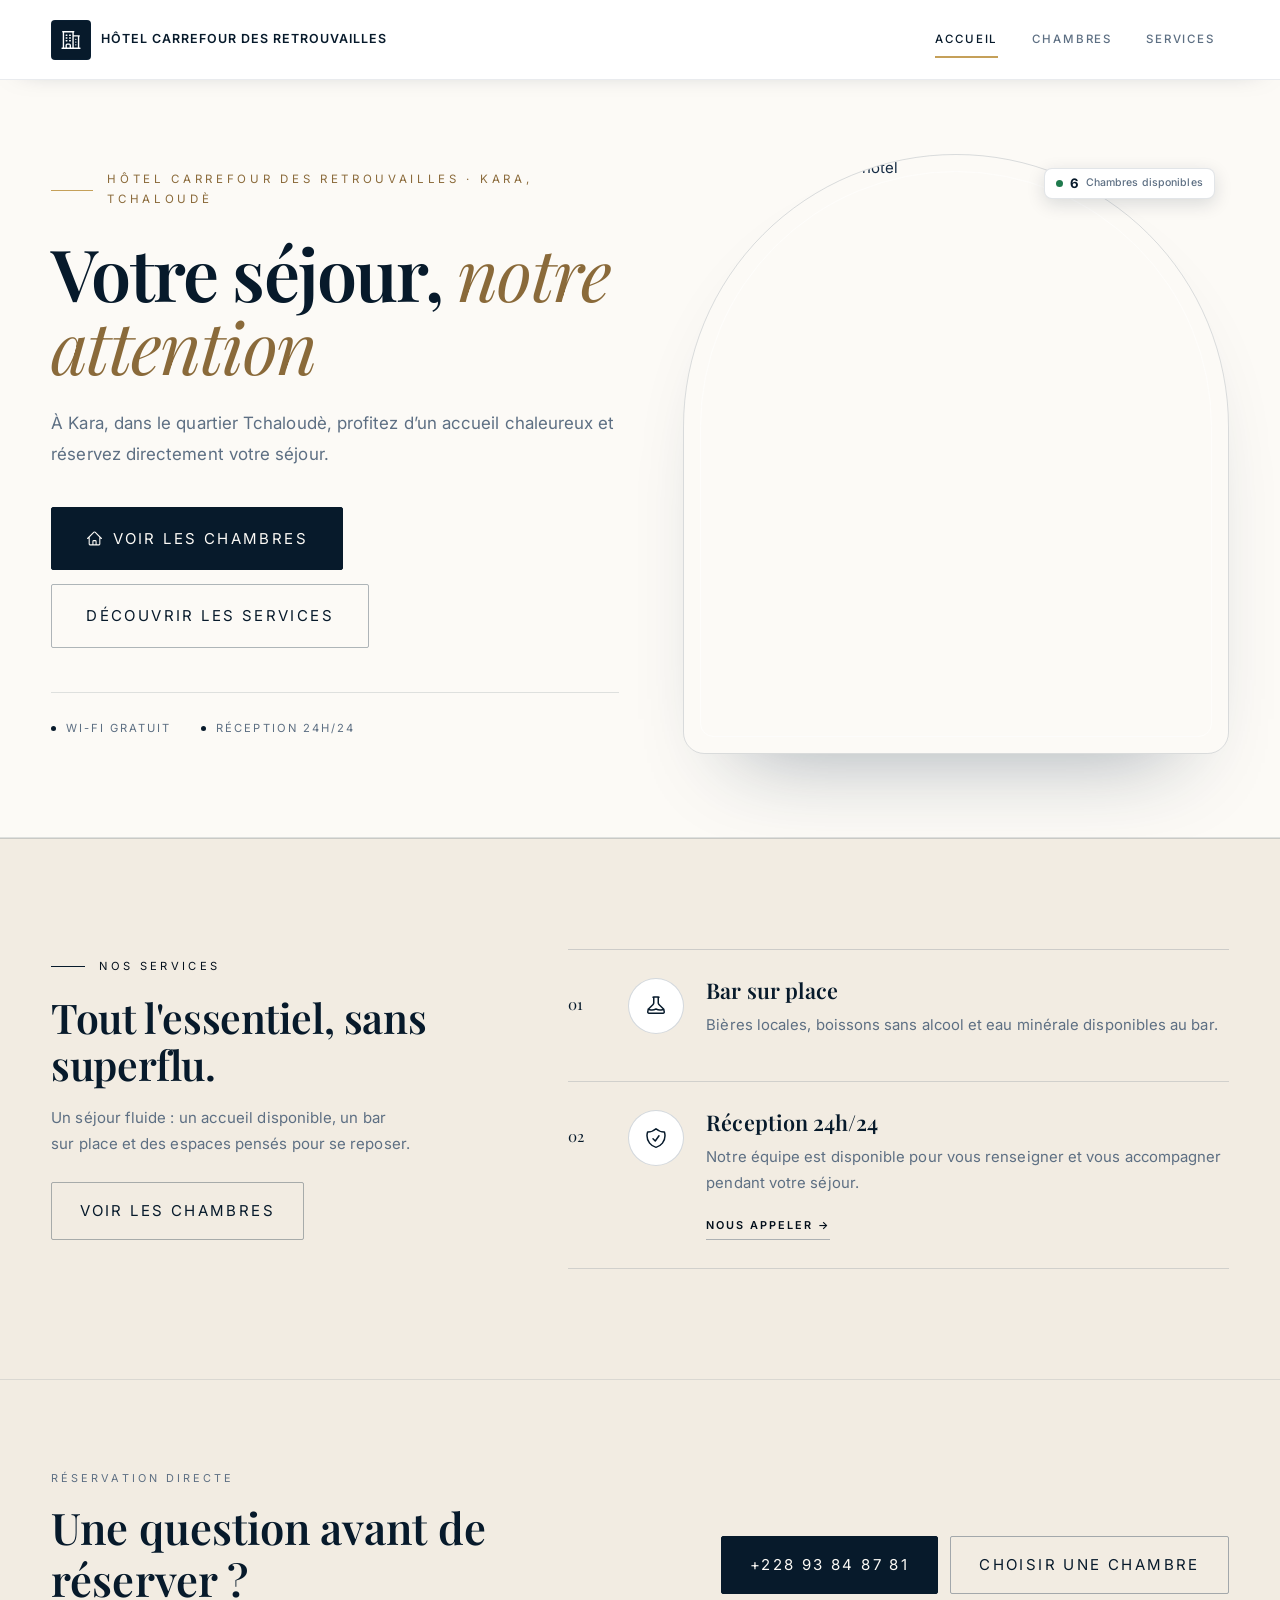
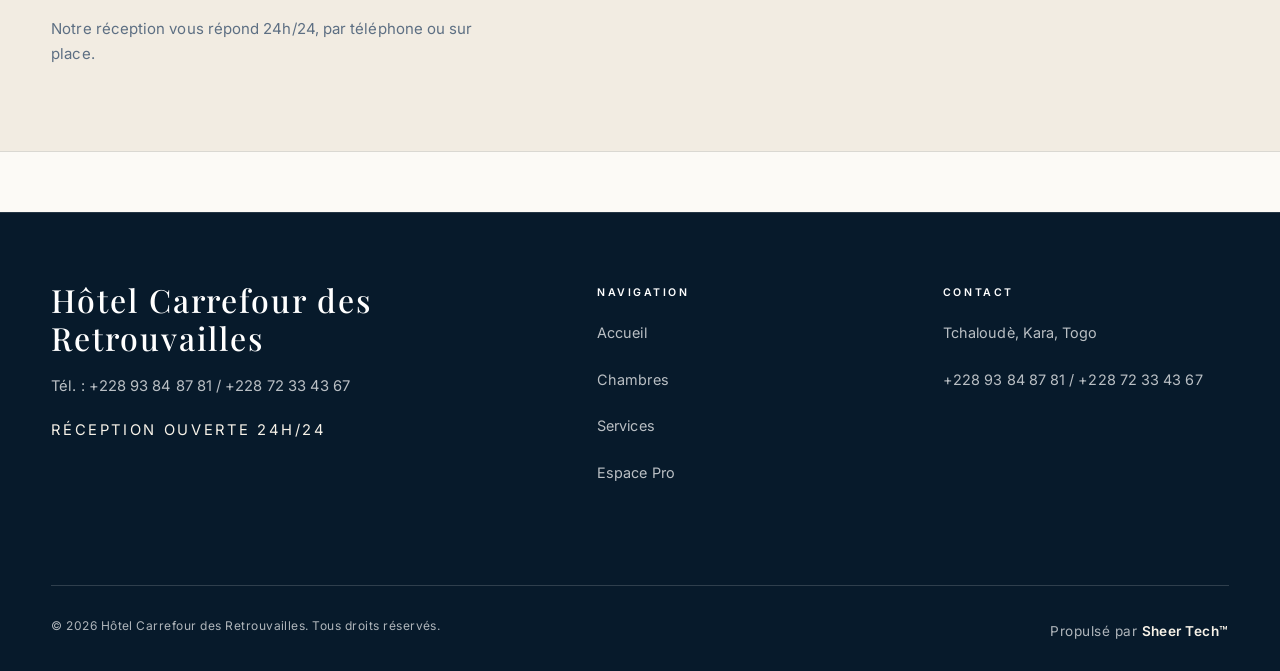
==== index.html @ 8440186e "Prevent availability badge clipping Co-authored-by: Copilot <223556219+Copilot@users.noreply.github." ====
<!DOCTYPE html>
<html lang="fr">

<head>
    <meta charset="UTF-8">
    <meta name="viewport" content="width=device-width, initial-scale=1.0">
    <title>Hôtel Carrefour des Retrouvailles · Kara, Tchaloudè | Tél : +228 93 84 87 81 / 72 33 43 67</title>
    <meta name="description"
        content="Hôtel Carrefour des Retrouvailles à Kara, dans le quartier Tchaloudè : accueil 24h/24 et réservation directe.">
    <link rel="preconnect" href="https://fonts.googleapis.com">
    <link rel="preconnect" href="https://fonts.gstatic.com" crossorigin>
    <link
        href="https://fonts.googleapis.com/css2?family=Inter:wght@400;500;600&family=Playfair+Display:ital,wght@0,400;0,600;0,700;1,400&display=swap"
        rel="stylesheet">
    <link rel="stylesheet" href="styles.css">
    <link rel="stylesheet" href="css/styles-modules.css">

    <!-- Scripts du site -->
    <script src="js/dialogs.js"></script>
    <script src="js/api-config.js"></script>
    <script src="js/storage.js"></script>
    <script src="js/auth.js"></script>
    <script src="js/animations.js"></script>
    <script>
        function updateHomeRooms() {
            var today = getLocalDateString(new Date());
            var tomorrow = getLocalDateString(new Date(Date.now() + 86400000));
            var element = document.getElementById('homeAvailableRooms');
            if (element && typeof getAvailableRoomsForDates === 'function') {
                element.textContent = getAvailableRoomsForDates(today, tomorrow).length;
            }
        }
        document.addEventListener('DOMContentLoaded', updateHomeRooms);
        window.addEventListener('storage', updateHomeRooms);
        setTimeout(updateHomeRooms, 500);
    </script>
</head>

<body>
    <!-- Navigation -->
    <nav class="navbar">
        <div class="container">
            <a href="index.html" class="navbar-brand navbar-brand--full">
                <div class="logo-icon">
                    <svg xmlns="http://www.w3.org/2000/svg" fill="none" viewBox="0 0 24 24" stroke-width="1.5"
                        stroke="currentColor">
                        <path stroke-linecap="round" stroke-linejoin="round"
                            d="M2.25 21h19.5m-18-18v18m10.5-18v18m6-13.5V21M6.75 6.75h.75m-.75 3h.75m-.75 3h.75m3-6h.75m-.75 3h.75m-.75 3h.75M6.75 21v-3.375c0-.621.504-1.125 1.125-1.125h2.25c.621 0 1.125.504 1.125 1.125V21M3 3h12m-.75 4.5H21m-3.75 3.75h.008v.008h-.008v-.008zm0 3h.008v.008h-.008v-.008zm0 3h.008v.008h-.008v-.008z" />
                    </svg>
                </div>
                <h1>Hôtel Carrefour des Retrouvailles</h1>
            </a>
            <button class="menu-toggle" onclick="toggleMenu()" aria-controls="navMenu" aria-expanded="false" aria-label="Ouvrir le menu de navigation">
                <span></span><span></span><span></span>
            </button>
            <ul class="navbar-menu" id="navMenu">
                <li><a href="index.html" class="active">Accueil</a></li>
                <li><a href="chambres.html">Chambres</a></li>
                <li><a href="#services">Services</a></li>
            </ul>
        </div>
    </nav>

    <!-- Hero Section -->
    <section class="hero">
        <div class="container">
            <div class="hero-content">
                <div class="hero-text">
                    <span class="hero-eyebrow">Hôtel Carrefour des Retrouvailles · Kara, Tchaloudè</span>
                    <h1>Votre séjour, <em>notre attention</em></h1>
                    <p>À Kara, dans le quartier Tchaloudè, profitez d’un accueil chaleureux et réservez directement votre séjour.</p>
                    <div class="hero-buttons">
                        <a href="chambres.html" class="btn btn-primary btn-lg">
                            <svg xmlns="http://www.w3.org/2000/svg" fill="none" viewBox="0 0 24 24" stroke-width="1.5"
                                stroke="currentColor">
                                <path stroke-linecap="round" stroke-linejoin="round"
                                    d="M2.25 12l8.954-8.955a1.125 1.125 0 0 1 1.592 0L21.75 12M4.5 9.75v10.125c0 .621.504 1.125 1.125 1.125H9.75v-4.875c0-.621.504-1.125 1.125-1.125h2.25c.621 0 1.125.504 1.125 1.125V21h4.125c.621 0 1.125-.504 1.125-1.125V9.75M8.25 21h8.25" />
                            </svg>
                            Voir les chambres
                        </a>
                        <a href="#services" class="btn btn-outline btn-lg">Découvrir les services</a>
                    </div>
                    <div class="hero-meta">
                        <span>Wi-Fi gratuit</span>
                        <span>Réception 24h/24</span>
                    </div>
                </div>
                <div class="hero-visual">
                    <div class="hero-image">
                        <img src="https://images.unsplash.com/photo-1566073771259-6a8506099945?auto=format&fit=crop&w=1000&q=80"
                            alt="Façade et piscine de l'hôtel">
                    </div>
                    <a href="chambres.html" class="hero-availability-badge">
                        <span class="hero-availability-dot" aria-hidden="true"></span>
                        <span class="hero-availability-count" id="homeAvailableRooms">--</span>
                        <span class="hero-availability-copy">Chambres disponibles</span>
                    </a>
                </div>
            </div>
        </div>
    </section>

    <!-- Services Section -->
    <section class="services-section" id="services">
        <div class="container">
            <div class="services-layout">
                <div class="services-intro">
                    <span class="eyebrow">Nos services</span>
                    <h2>Tout l'essentiel, sans superflu.</h2>
                    <p>Un séjour fluide : un accueil disponible, un bar sur place et des espaces pensés pour se
                        reposer.</p>
                    <a href="chambres.html" class="btn btn-outline">Voir les chambres</a>
                </div>
                <div class="services-list">
                    <article class="service-card">
                        <span class="service-index">01</span>
                        <div class="service-icon">
                            <svg xmlns="http://www.w3.org/2000/svg" fill="none" viewBox="0 0 24 24" stroke-width="1.5"
                                stroke="currentColor">
                                <path stroke-linecap="round" stroke-linejoin="round"
                                    d="M9.75 3.104v5.714a2.25 2.25 0 0 1-.659 1.591L5 14.5M9.75 3.104c-.251.023-.501.05-.75.082m.75-.082a24.301 24.301 0 0 1 4.5 0m0 0v5.714c0 .597.237 1.17.659 1.591L19.8 15.3M14.25 3.104c.251.023.501.05.75.082M19.8 15.3l-1.57.393A9.065 9.065 0 0 1 12 15a9.065 9.065 0 0 1-6.23.693L5 15.5m14.8-.2l.447 2.578a1.125 1.125 0 0 1-1.147 1.306H4.9a1.125 1.125 0 0 1-1.147-1.306l.478-2.778" />
                            </svg>
                        </div>
                        <div class="service-body">
                            <h3>Bar sur place</h3>
                            <p>Bières locales, boissons sans alcool et eau minérale disponibles au bar.
                            </p>
                        </div>
                    </article>
                    <article class="service-card">
                        <span class="service-index">02</span>
                        <div class="service-icon">
                            <svg xmlns="http://www.w3.org/2000/svg" fill="none" viewBox="0 0 24 24" stroke-width="1.5"
                                stroke="currentColor">
                                <path stroke-linecap="round" stroke-linejoin="round"
                                    d="M9 12.75 11.25 15 15 9.75m-3-7.036A11.959 11.959 0 0 1 3.598 6 11.99 11.99 0 0 0 3 9.749c0 5.592 3.824 10.29 9 11.623 5.176-1.332 9-6.03 9-11.622 0-1.31-.21-2.571-.598-3.751h-.152c-3.196 0-6.1-1.248-8.25-3.285Z" />
                            </svg>
                        </div>
                        <div class="service-body">
                            <h3>Réception 24h/24</h3>
                            <p>Notre équipe est disponible pour vous renseigner et vous accompagner pendant votre séjour.</p>
                            <a href="tel:+22893848781">Nous appeler →</a>
                        </div>
                    </article>
                </div>
            </div>
        </div>
    </section>

    <!-- CTA Section -->
    <section class="cta-band">
        <div class="container cta-band-inner">
            <div class="cta-band-copy">
                <span class="cta-eyebrow">Réservation directe</span>
                <h2>Une question avant de réserver ?</h2>
                <p>Notre réception vous répond 24h/24, par téléphone ou sur place.</p>
            </div>
            <div class="cta-band-actions">
                <a href="tel:+22893848781" class="btn btn-light">+228 93 84 87 81</a>
                <a href="chambres.html" class="btn btn-outline-light">Choisir une chambre</a>
            </div>
        </div>
    </section>

    <!-- Footer -->
    <footer class="footer">
        <div class="container">
            <div class="footer-content">
                <div class="footer-brand">
                    <h3>Hôtel Carrefour des Retrouvailles</h3>
                    <p>Tél. : +228 93 84 87 81 / +228 72 33 43 67</p>
                    <p class="footer-note">Réception ouverte 24h/24</p>
                </div>
                <div class="footer-links">
                    <h4>Navigation</h4>
                    <ul>
                        <li><a href="index.html">Accueil</a></li>
                        <li><a href="chambres.html">Chambres</a></li>
                        <li><a href="#services">Services</a></li>
                        <li><a href="login.html">Espace Pro</a></li>
                    </ul>
                </div>
                <div class="footer-links">
                    <h4>Contact</h4>
                    <ul>
                        <li>Tchaloudè, Kara, Togo</li>
                        <li><a href="tel:+22893848781">+228 93 84 87 81</a> / <a href="tel:+22872334367">+228 72 33 43 67</a></li>
                    </ul>
                </div>
            </div>
            <div class="footer-bottom">
                <p>© 2026 Hôtel Carrefour des Retrouvailles. Tous droits réservés.</p>
                <p><a href="#" id="sheerLink">Propulsé par <span>Sheer Tech™</span></a></p>
            </div>
        </div>
    </footer>

    <script src="js/navigation.js"></script>
</body>

</html>
---- styles.css ----
/* ===========================================
   Design System Corporate
   Roc International Style - Minimal Gold
   =========================================== */

@import url('https://fonts.googleapis.com/css2?family=Inter:wght@400;500;600&family=Playfair+Display:ital,wght@0,400;0,600;0,700;1,400&display=swap');

:root {
    /* --- PALETTE CORPORATE --- */
    --bg-page: #ffffff;
    --bg-surface: #f8f9fa;
    --bg-dark: #0a192f;
    --bg-glass: rgba(255, 255, 255, 0.95);

    /* --- TEXT --- */
    --text-primary: #1e293b;
    --text-secondary: #64748b;
    --text-light: #f1f5f9;

    /* --- BRANDING (Navy primary, gold accent minimal) --- */
    --brand-navy: #0a192f;
    --brand-navy-light: #1e3a5f;
    --brand-accent: #0a192f;
    /* Using navy instead of gold for most accents */
    --brand-gold: #c5a059;
    /* Accent blue, kept under the legacy token name */

    /* --- STATUS COLORS --- */
    --color-success: #059669;
    --color-warning: #d97706;
    --color-danger: #dc2626;
    --color-info: #0284c7;

    /* --- TYPOGRAPHY --- */
    --font-serif: 'Playfair Display', serif;
    --font-sans: 'Inter', sans-serif;

    /* --- UI TOKENS --- */
    --container-width: 1280px;
    --header-height: 70px;
    --radius-sm: 6px;
    --radius-md: 8px;
    --radius-lg: 12px;
    --shadow-sm: 0 1px 3px rgba(0, 0, 0, 0.08);
    --shadow-card: 0 4px 20px rgba(0, 0, 0, 0.06);
    --shadow-hover: 0 8px 30px rgba(0, 0, 0, 0.1);
}

/* ===========================================
   RESET & BASE
   =========================================== */
*,
*::before,
*::after {
    box-sizing: border-box;
    margin: 0;
    padding: 0;
}

html {
    scroll-behavior: smooth;
}

body {
    font-family: var(--font-sans);
    color: var(--text-primary);
    background: var(--bg-page);
    line-height: 1.6;
    font-size: 15px;
    -webkit-font-smoothing: antialiased;
}

h1,
h2,
h3,
h4 {
    font-family: var(--font-serif);
    color: var(--brand-navy);
    line-height: 1.2;
}

h1 {
    font-size: clamp(2rem, 4vw, 3rem);
    font-weight: 600;
}

h2 {
    font-size: clamp(1.5rem, 3vw, 2rem);
    margin-bottom: 1rem;
}

h3 {
    font-size: 1.25rem;
}

h4 {
    font-size: 1rem;
}

p {
    color: var(--text-secondary);
    margin-bottom: 1rem;
}

a {
    text-decoration: none;
    color: inherit;
    transition: all 0.2s;
}

ul {
    list-style: none;
}

img {
    max-width: 100%;
    display: block;
}

/* ===========================================
   UTILITIES
   =========================================== */
.container {
    width: min(92%, var(--container-width));
    margin: 0 auto;
}

.section {
    padding: 80px 0;
}

.section-alt {
    background-color: var(--bg-surface);
}

.section-header {
    text-align: center;
    max-width: 700px;
    margin: 0 auto 50px;
}

.section-header span {
    display: inline-block;
    font-size: 0.75rem;
    letter-spacing: 0.15em;
    text-transform: uppercase;
    color: var(--brand-navy);
    margin-bottom: 12px;
    font-weight: 600;
    background: var(--bg-surface);
    padding: 6px 16px;
    border-radius: 20px;
}

/* ===========================================
   BUTTONS
   =========================================== */
.btn {
    display: inline-flex;
    align-items: center;
    justify-content: center;
    gap: 8px;
    padding: 12px 24px;
    font-weight: 500;
    font-size: 0.9rem;
    font-family: var(--font-sans);
    border: none;
    border-radius: var(--radius-sm);
    transition: all 0.2s;
    cursor: pointer;
}

.btn svg {
    width: 18px;
    height: 18px;
}

.btn-primary {
    background: var(--brand-navy);
    color: #fff;
}

.btn-primary:hover {
    background: var(--brand-navy-light);
    transform: translateY(-1px);
}

.btn-secondary {
    background: var(--bg-surface);
    color: var(--text-primary);
    border: 1px solid rgba(0, 0, 0, 0.1);
}

.btn-secondary:hover {
    background: #e2e8f0;
}

.btn-outline {
    background: transparent;
    color: var(--brand-navy);
    border: 1px solid var(--brand-navy);
}

.btn-outline:hover {
    background: var(--brand-navy);
    color: #fff;
}

.btn-sm {
    padding: 8px 16px;
    font-size: 0.8rem;
}

.btn-lg {
    padding: 14px 28px;
    font-size: 1rem;
}

.btn-danger {
    background: var(--color-danger);
    color: white;
}

.btn-success {
    background: var(--color-success);
    color: white;
}

.btn-warning {
    background: var(--color-warning);
    color: white;
}

/* ===========================================
   NAVIGATION
   =========================================== */
.navbar {
    position: fixed;
    top: 0;
    left: 0;
    right: 0;
    height: var(--header-height);
    background: var(--bg-glass);
    backdrop-filter: blur(20px);
    border-bottom: 1px solid rgba(0, 0, 0, 0.05);
    z-index: 1000;
    display: flex;
    align-items: center;
}

.navbar .container {
    display: flex;
    justify-content: space-between;
    align-items: center;
}

.navbar-brand {
    display: flex;
    align-items: center;
    gap: 12px;
}

.navbar-brand .logo-icon {
    width: 40px;
    height: 40px;
    background: var(--brand-navy);
    border-radius: var(--radius-sm);
    display: flex;
    align-items: center;
    justify-content: center;
}

.navbar-brand .logo-icon svg {
    width: 22px;
    height: 22px;
    stroke: white;
}

.navbar-brand h1 {
    font-size: 1.25rem;
    font-weight: 600;
    color: var(--brand-navy);
    margin-bottom: 0;
}

.navbar-menu {
    display: flex;
    gap: 8px;
    align-items: center;
}

.navbar-menu a {
    display: flex;
    align-items: center;
    gap: 6px;
    font-size: 0.9rem;
    font-weight: 500;
    color: var(--text-secondary);
    padding: 8px 16px;
    border-radius: var(--radius-sm);
    transition: all 0.2s;
}

.navbar-menu a svg {
    width: 18px;
    height: 18px;
}

.navbar-menu a:hover {
    background: var(--bg-surface);
    color: var(--text-primary);
}

.navbar-menu a.active {
    background: var(--brand-navy);
    color: white;
}

.user-badge {
    display: flex;
    align-items: center;
    gap: 10px;
    padding: 6px 12px;
    background: var(--bg-surface);
    border-radius: var(--radius-sm);
    margin-left: 16px;
    font-size: 0.85rem;
}

.user-badge .avatar {
    width: 30px;
    height: 30px;
    background: var(--brand-navy);
    border-radius: 50%;
    display: flex;
    align-items: center;
    justify-content: center;
    color: white;
    font-weight: 600;
    font-size: 0.75rem;
}

.menu-toggle {
    display: none;
    background: none;
    border: none;
    cursor: pointer;
    padding: 8px;
    flex-direction: column;
    gap: 4px;
}

.menu-toggle span {
    display: block;
    width: 20px;
    height: 2px;
    background: var(--brand-navy);
}

/* ===========================================
   HERO SECTION
   =========================================== */
.hero {
    padding-top: calc(var(--header-height) + 60px);
    padding-bottom: 80px;
    background: var(--bg-surface);
    min-height: 85vh;
    display: flex;
    align-items: center;
}

.hero-content {
    display: grid;
    grid-template-columns: 1fr 1fr;
    gap: 60px;
    align-items: center;
}

.hero-text h1 {
    color: var(--brand-navy);
    margin-bottom: 20px;
}

.hero-text p {
    font-size: 1.1rem;
    margin-bottom: 30px;
    line-height: 1.7;
}

.hero-buttons {
    display: flex;
    gap: 12px;
    flex-wrap: wrap;
}

.hero-image {
    border-radius: var(--radius-lg);
    overflow: hidden;
    box-shadow: var(--shadow-hover);
}

.hero-image img {
    width: 100%;
    height: 400px;
    object-fit: cover;
}

/* ===========================================
   SERVICES SECTION
   =========================================== */
.services-section {
    padding: 80px 0;
    background: var(--bg-surface);
}

.services-grid {
    display: grid;
    grid-template-columns: repeat(auto-fit, minmax(300px, 1fr));
    gap: 24px;
}

.service-card {
    background: #fff;
    padding: 32px;
    border-radius: var(--radius-md);
    box-shadow: var(--shadow-card);
    transition: all 0.3s;
    border: 1px solid transparent;
}

.service-card:hover {
    box-shadow: var(--shadow-hover);
    transform: translateY(-4px);
    border-color: rgba(10, 25, 47, 0.1);
}

.service-icon {
    width: 56px;
    height: 56px;
    background: var(--bg-surface);
    border-radius: var(--radius-md);
    display: flex;
    align-items: center;
    justify-content: center;
    margin-bottom: 20px;
}

.service-icon svg {
    width: 28px;
    height: 28px;
    stroke: var(--brand-navy);
}

.service-card h3 {
    margin-bottom: 12px;
}

.service-card p {
    margin-bottom: 20px;
    font-size: 0.95rem;
}

.service-card a {
    color: var(--brand-navy);
    font-weight: 600;
    font-size: 0.9rem;
    display: inline-flex;
    align-items: center;
    gap: 6px;
}

.service-card a:hover {
    gap: 10px;
}

/* ===========================================
   STATS SECTION
   =========================================== */
.stats-grid {
    display: grid;
    grid-template-columns: repeat(4, 1fr);
    gap: 20px;
}

.stat-card {
    background: #fff;
    padding: 24px;
    border-radius: var(--radius-md);
    box-shadow: var(--shadow-card);
    display: flex;
    align-items: flex-start;
    gap: 16px;
}

.stat-icon {
    width: 48px;
    height: 48px;
    background: var(--bg-surface);
    border-radius: var(--radius-md);
    display: flex;
    align-items: center;
    justify-content: center;
    flex-shrink: 0;
}

.stat-icon svg {
    width: 24px;
    height: 24px;
    stroke: var(--brand-navy);
}

.stat-content h3 {
    font-size: 1.75rem;
    font-family: var(--font-sans);
    font-weight: 600;
    margin-bottom: 4px;
    line-height: 1;
}

.stat-content p {
    font-size: 0.85rem;
    margin-bottom: 0;
}

/* ===========================================
   PAGE HEADER
   =========================================== */
.page-header {
    padding-top: calc(var(--header-height) + 40px);
    padding-bottom: 40px;
    background: var(--bg-surface);
}

.page-header h1 {
    margin-bottom: 8px;
}

.page-header p {
    font-size: 1rem;
    margin-bottom: 0;
}

.main-content {
    padding: 40px 0;
    background: #fff;
    min-height: calc(100vh - 300px);
}

/* ===========================================
   CARDS - ROOMS
   =========================================== */
.rooms-grid {
    display: grid;
    grid-template-columns: repeat(auto-fill, minmax(320px, 1fr));
    gap: 24px;
}

.room-card {
    background: #fff;
    border-radius: var(--radius-md);
    overflow: hidden;
    box-shadow: var(--shadow-card);
    transition: all 0.3s;
    border: 1px solid rgba(0, 0, 0, 0.05);
}

.room-card:hover {
    box-shadow: var(--shadow-hover);
    transform: translateY(-4px);
}

.room-card-image {
    height: 180px;
    position: relative;
    overflow: hidden;
}

.room-card-image img {
    width: 100%;
    height: 100%;
    object-fit: cover;
    transition: transform 0.3s;
}

.room-card:hover .room-card-image img {
    transform: scale(1.05);
}

.room-status {
    position: absolute;
    top: 12px;
    right: 12px;
    padding: 4px 12px;
    border-radius: 20px;
    font-size: 0.7rem;
    font-weight: 600;
    text-transform: uppercase;
    letter-spacing: 0.3px;
}

.room-status.available {
    background: #dcfce7;
    color: #166534;
}

.room-status.occupied {
    background: #fee2e2;
    color: #991b1b;
}

.room-status.maintenance {
    background: #fef3c7;
    color: #92400e;
}

.room-card-content {
    padding: 20px;
}

.room-card-content h3 {
    font-size: 1.1rem;
    margin-bottom: 4px;
}

.room-type {
    color: var(--text-secondary);
    font-size: 0.85rem;
    margin-bottom: 12px;
}

.room-price {
    font-size: 1.5rem;
    font-weight: 700;
    color: var(--brand-navy);
}

.room-price span {
    font-size: 0.85rem;
    font-weight: 400;
    color: var(--text-secondary);
}

.room-features {
    display: flex;
    flex-wrap: wrap;
    gap: 8px;
    margin: 16px 0;
    padding: 12px 0;
    border-top: 1px solid var(--bg-surface);
}

.room-feature {
    font-size: 0.75rem;
    color: var(--text-secondary);
    background: var(--bg-surface);
    padding: 4px 10px;
    border-radius: 20px;
}

/* ===========================================
   CARDS - BEVERAGES
   =========================================== */
.beverages-grid {
    display: grid;
    grid-template-columns: repeat(auto-fill, minmax(240px, 1fr));
    gap: 20px;
}

.beverage-card {
    background: #fff;
    border-radius: var(--radius-md);
    overflow: hidden;
    box-shadow: var(--shadow-card);
    display: flex;
    flex-direction: column;
    transition: all 0.3s;
    border: 1px solid rgba(0, 0, 0, 0.05);
}

.beverage-card:hover {
    box-shadow: var(--shadow-hover);
    transform: translateY(-3px);
}

.beverage-image {
    height: 120px;
    position: relative;
    overflow: hidden;
}

.beverage-image img {
    width: 100%;
    height: 100%;
    object-fit: cover;
}

.beverage-category {
    position: absolute;
    top: 10px;
    left: 10px;
    padding: 4px 10px;
    background: var(--brand-navy);
    color: #fff;
    border-radius: 20px;
    font-size: 0.65rem;
    font-weight: 600;
    text-transform: uppercase;
    letter-spacing: 0.3px;
}

.beverage-content {
    padding: 16px;
    flex: 1;
    display: flex;
    flex-direction: column;
}

.beverage-content h4 {
    font-size: 1rem;
    margin-bottom: 6px;
    font-family: var(--font-sans);
    font-weight: 600;
}

.beverage-content p {
    font-size: 0.85rem;
    margin-bottom: 12px;
    flex: 1;
}

.beverage-footer {
    display: flex;
    justify-content: space-between;
    align-items: center;
    padding-top: 12px;
    border-top: 1px solid var(--bg-surface);
}

.beverage-price {
    font-size: 1.1rem;
    font-weight: 700;
    color: var(--brand-navy);
}

/* ===========================================
   FILTER BAR
   =========================================== */
.filter-bar {
    background: #fff;
    border-radius: var(--radius-md);
    padding: 16px 20px;
    margin-bottom: 24px;
    display: flex;
    flex-wrap: wrap;
    gap: 20px;
    align-items: center;
    box-shadow: var(--shadow-sm);
    border: 1px solid rgba(0, 0, 0, 0.05);
}

.filter-group {
    display: flex;
    align-items: center;
    gap: 10px;
}

.filter-group label {
    font-weight: 500;
    font-size: 0.85rem;
    color: var(--text-secondary);
}

.filter-tabs {
    display: flex;
    gap: 6px;
}

.filter-tab {
    padding: 6px 14px;
    border-radius: var(--radius-sm);
    font-size: 0.8rem;
    font-weight: 500;
    cursor: pointer;
    transition: all 0.2s;
    border: 1px solid rgba(0, 0, 0, 0.1);
    background: transparent;
    color: var(--text-secondary);
}

.filter-tab:hover {
    background: var(--bg-surface);
    color: var(--text-primary);
}

.filter-tab.active {
    background: var(--brand-navy);
    color: #fff;
    border-color: var(--brand-navy);
}

/* ===========================================
   FORMS
   =========================================== */
.form-group {
    margin-bottom: 18px;
}

.form-label {
    display: block;
    margin-bottom: 6px;
    font-weight: 500;
    color: var(--text-primary);
    font-size: 0.85rem;
}

.form-input,
.form-select,
.form-textarea {
    width: 100%;
    padding: 12px 14px;
    font-size: 0.95rem;
    font-family: var(--font-sans);
    border: 1px solid #e2e8f0;
    border-radius: var(--radius-sm);
    background: #fff;
    color: var(--text-primary);
    transition: all 0.2s;
}

.form-input:focus,
.form-select:focus,
.form-textarea:focus {
    outline: none;
    border-color: var(--brand-navy);
    box-shadow: 0 0 0 3px rgba(10, 25, 47, 0.08);
}

.form-input::placeholder {
    color: #94a3b8;
}

.form-textarea {
    min-height: 100px;
    resize: vertical;
}

.form-row {
    display: grid;
    grid-template-columns: repeat(2, 1fr);
    gap: 14px;
}

/* ===========================================
   MODALS
   =========================================== */
.modal-overlay {
    position: fixed;
    inset: 0;
    background: rgba(10, 25, 47, 0.5);
    backdrop-filter: blur(4px);
    z-index: 2000;
    display: flex;
    align-items: center;
    justify-content: center;
    padding: 20px;
    opacity: 0;
    visibility: hidden;
    transition: all 0.2s;
}

.modal-overlay.open {
    opacity: 1;
    visibility: visible;
}

.modal {
    background: #fff;
    border-radius: var(--radius-md);
    width: 100%;
    max-width: 480px;
    max-height: 90vh;
    overflow-y: auto;
    box-shadow: 0 20px 50px rgba(0, 0, 0, 0.2);
    transform: scale(0.95);
    transition: transform 0.2s;
}

.modal-overlay.open .modal {
    transform: scale(1);
}

.modal-header {
    padding: 20px;
    border-bottom: 1px solid var(--bg-surface);
    display: flex;
    justify-content: space-between;
    align-items: center;
}

.modal-header h3 {
    margin-bottom: 0;
    font-size: 1.1rem;
}

.modal-body {
    padding: 20px;
}

.modal-footer {
    padding: 16px 20px;
    border-top: 1px solid var(--bg-surface);
    display: flex;
    gap: 10px;
    justify-content: flex-end;
}

/* ===========================================
   CART SIDEBAR
   =========================================== */
.cart-sidebar {
    position: fixed;
    top: 0;
    right: -400px;
    width: 400px;
    height: 100vh;
    background: #fff;
    border-left: 1px solid var(--bg-surface);
    z-index: 1100;
    transition: right 0.3s;
    display: flex;
    flex-direction: column;
    box-shadow: -5px 0 30px rgba(0, 0, 0, 0.1);
}

.cart-sidebar.open {
    right: 0;
}

.cart-overlay {
    position: fixed;
    inset: 0;
    background: rgba(0, 0, 0, 0.3);
    z-index: 1050;
    opacity: 0;
    visibility: hidden;
    transition: all 0.2s;
}

.cart-overlay.open {
    opacity: 1;
    visibility: visible;
}

.cart-header {
    padding: 20px;
    border-bottom: 1px solid var(--bg-surface);
    display: flex;
    justify-content: space-between;
    align-items: center;
}

.cart-header h3 {
    display: flex;
    align-items: center;
    gap: 8px;
    margin-bottom: 0;
    font-size: 1.1rem;
}

.cart-close {
    width: 36px;
    height: 36px;
    border-radius: 50%;
    border: 1px solid var(--bg-surface);
    background: transparent;
    cursor: pointer;
    display: flex;
    align-items: center;
    justify-content: center;
    transition: all 0.2s;
}

.cart-close:hover {
    background: var(--bg-surface);
}

.cart-close svg {
    width: 18px;
    height: 18px;
}

.cart-items {
    flex: 1;
    overflow-y: auto;
    padding: 16px;
}

.cart-item {
    display: flex;
    gap: 12px;
    padding: 12px;
    background: var(--bg-surface);
    border-radius: var(--radius-sm);
    margin-bottom: 10px;
}

.cart-item-image {
    width: 50px;
    height: 50px;
    border-radius: var(--radius-sm);
    overflow: hidden;
}

.cart-item-image img {
    width: 100%;
    height: 100%;
    object-fit: cover;
}

.cart-item-info {
    flex: 1;
}

.cart-item-info h4 {
    font-family: var(--font-sans);
    font-size: 0.9rem;
    margin-bottom: 4px;
    font-weight: 500;
}

.cart-item-info .price {
    color: var(--brand-navy);
    font-weight: 600;
    font-size: 0.9rem;
}

.cart-item-qty {
    display: flex;
    align-items: center;
    gap: 8px;
    margin-top: 8px;
}

.qty-btn {
    width: 26px;
    height: 26px;
    border-radius: 50%;
    border: 1px solid #e2e8f0;
    background: #fff;
    cursor: pointer;
    display: flex;
    align-items: center;
    justify-content: center;
    font-size: 0.9rem;
    transition: all 0.2s;
}

.qty-btn:hover {
    background: var(--brand-navy);
    color: #fff;
    border-color: var(--brand-navy);
}

.cart-footer {
    padding: 20px;
    border-top: 1px solid var(--bg-surface);
    background: var(--bg-surface);
}

.cart-total {
    display: flex;
    justify-content: space-between;
    align-items: center;
    margin-bottom: 16px;
}

.cart-total .amount {
    font-size: 1.3rem;
    font-weight: 700;
    color: var(--brand-navy);
}

.cart-toggle {
    position: fixed;
    bottom: 24px;
    right: 24px;
    width: 56px;
    height: 56px;
    border-radius: 50%;
    background: var(--brand-navy);
    color: #fff;
    border: none;
    cursor: pointer;
    box-shadow: 0 4px 20px rgba(10, 25, 47, 0.3);
    display: flex;
    align-items: center;
    justify-content: center;
    z-index: 900;
    transition: all 0.2s;
}

.cart-toggle:hover {
    transform: scale(1.05);
}

.cart-toggle svg {
    width: 24px;
    height: 24px;
}

.cart-badge {
    position: absolute;
    top: -4px;
    right: -4px;
    min-width: 22px;
    height: 22px;
    padding: 0 6px;
    background: var(--color-danger);
    color: #fff;
    border-radius: 50%;
    font-size: 0.7rem;
    font-weight: 600;
    display: flex;
    align-items: center;
    justify-content: center;
}

/* ===========================================
   TABLES
   =========================================== */
.table-container {
    background: #fff;
    border-radius: var(--radius-md);
    overflow: hidden;
    box-shadow: var(--shadow-card);
    border: 1px solid rgba(0, 0, 0, 0.05);
}

.table-header {
    display: flex;
    justify-content: space-between;
    align-items: center;
    padding: 16px 20px;
    border-bottom: 1px solid var(--bg-surface);
}

.table-header h3 {
    margin-bottom: 0;
    font-size: 1rem;
}

table {
    width: 100%;
    border-collapse: collapse;
}

th,
td {
    padding: 12px 16px;
    text-align: left;
}

th {
    background: var(--bg-surface);
    font-weight: 600;
    font-size: 0.75rem;
    text-transform: uppercase;
    letter-spacing: 0.3px;
    color: var(--text-secondary);
}

td {
    border-bottom: 1px solid var(--bg-surface);
    font-size: 0.9rem;
}

tr:last-child td {
    border-bottom: none;
}

tr:hover td {
    background: rgba(0, 0, 0, 0.01);
}

/* ===========================================
   BADGES
   =========================================== */
.badge {
    display: inline-flex;
    align-items: center;
    padding: 4px 10px;
    border-radius: 20px;
    font-size: 0.7rem;
    font-weight: 600;
    text-transform: uppercase;
    letter-spacing: 0.2px;
}

.badge-success {
    background: #dcfce7;
    color: #166534;
}

.badge-warning {
    background: #fef3c7;
    color: #92400e;
}

.badge-danger {
    background: #fee2e2;
    color: #991b1b;
}

.badge-info {
    background: #dbeafe;
    color: #1e40af;
}

.badge-neutral {
    background: var(--bg-surface);
    color: var(--text-secondary);
}

/* ===========================================
   EMPTY STATE
   =========================================== */
.empty-state {
    text-align: center;
    padding: 60px 20px;
}

.empty-state svg {
    width: 64px;
    height: 64px;
    stroke: #cbd5e1;
    margin-bottom: 16px;
}

.empty-state h3 {
    margin-bottom: 8px;
    color: var(--text-secondary);
}

/* ===========================================
   FOOTER
   =========================================== */
.footer {
    background: var(--bg-dark);
    color: #e0e6ed;
    padding: 60px 0 30px;
    margin-top: 60px;
}

.footer-content {
    display: grid;
    grid-template-columns: 2fr 1fr 1fr;
    gap: 50px;
    margin-bottom: 40px;
}

.footer-brand h3 {
    font-size: 1.5rem;
    color: #fff;
    margin-bottom: 16px;
}

.footer-brand p {
    color: rgba(255, 255, 255, 0.6);
    font-size: 0.9rem;
    line-height: 1.7;
}

.footer-links h4 {
    font-size: 0.95rem;
    color: #fff;
    margin-bottom: 20px;
    font-family: var(--font-sans);
    font-weight: 600;
}

.footer-links ul li {
    margin-bottom: 10px;
}

.footer-links a {
    color: rgba(255, 255, 255, 0.6);
    font-size: 0.9rem;
}

.footer-links a:hover {
    color: #fff;
}

.footer-bottom {
    border-top: 1px solid rgba(255, 255, 255, 0.1);
    padding-top: 24px;
    text-align: center;
    font-size: 0.85rem;
    color: rgba(255, 255, 255, 0.4);
}

/* ===========================================
   PERMISSION DENIED MESSAGE
   =========================================== */
.permission-denied {
    background: #fef3c7;
    border: 1px solid #fde68a;
    border-radius: var(--radius-md);
    padding: 16px 20px;
    display: flex;
    align-items: center;
    gap: 12px;
    margin-bottom: 20px;
}

.permission-denied svg {
    width: 24px;
    height: 24px;
    stroke: #92400e;
    flex-shrink: 0;
}

.permission-denied p {
    margin: 0;
    color: #92400e;
    font-size: 0.9rem;
}

/* ===========================================
   RESPONSIVE
   =========================================== */
@media (max-width: 1024px) {
    .hero-content {
        grid-template-columns: 1fr;
        text-align: center;
    }

    .hero-image {
        display: none;
    }

    .stats-grid {
        grid-template-columns: repeat(2, 1fr);
    }

    .footer-content {
        grid-template-columns: 1fr 1fr;
        gap: 30px;
    }
}

@media (max-width: 768px) {
    .navbar-menu {
        position: fixed;
        top: var(--header-height);
        left: 0;
        right: 0;
        background: #fff;
        flex-direction: column;
        padding: 16px;
        gap: 4px;
        transform: translateY(-120%);
        opacity: 0;
        visibility: hidden;
        transition: all 0.3s;
        border-bottom: 1px solid var(--bg-surface);
        box-shadow: 0 10px 30px rgba(0, 0, 0, 0.1);
    }

    .navbar-menu.open {
        transform: translateY(0);
        opacity: 1;
        visibility: visible;
    }

    .navbar-menu a {
        justify-content: flex-start;
        padding: 12px 16px;
    }

    .user-badge {
        margin: 8px 0 0;
        width: 100%;
        justify-content: center;
    }

    .menu-toggle {
        display: flex;
    }

    .stats-grid {
        grid-template-columns: 1fr;
    }

    .rooms-grid {
        grid-template-columns: 1fr;
    }

    .beverages-grid {
        grid-template-columns: 1fr;
    }

    .form-row {
        grid-template-columns: 1fr;
    }

    .cart-sidebar {
        width: 100%;
        right: -100%;
    }

    .filter-bar {
        flex-direction: column;
        align-items: stretch;
    }

    .filter-tabs {
        flex-wrap: wrap;
    }

    .footer-content {
        grid-template-columns: 1fr;
        text-align: center;
    }

    .table-container {
        overflow-x: auto;
    }

    table {
        min-width: 550px;
    }
}

/* =========================================
   MODAL SHEER TECH
   ========================================= */
.modal-sheer {
    display: none;
    position: fixed;
    inset: 0;
    z-index: 2000;
    opacity: 0;
    transition: opacity 0.4s cubic-bezier(0.16, 1, 0.3, 1);
}

.modal-sheer.open {
    display: flex;
    align-items: center;
    justify-content: center;
    opacity: 1;
}

#sheerLink {
    transition: all 0.3s cubic-bezier(0.4, 0, 0.2, 1);
    display: inline-block;
    position: relative;
    text-decoration: none !important;
    font-size: 0.85rem;
    margin-top: 10px;
}

#sheerLink::after {
    content: '';
    position: absolute;
    bottom: -2px;
    left: 0;
    width: 0;
    height: 1px;
    background: var(--brand-navy);
    transition: width 0.3s ease;
}

#sheerLink:hover {
    transform: scale(1.05);
    opacity: 1 !important;
    filter: drop-shadow(0 0 8px rgba(197, 160, 89, 0.4));
}

#sheerLink:hover::after {
    width: 100%;
}

.modal-backdrop-sheer {
    position: absolute;
    inset: 0;
    background: rgba(10, 25, 47, 0.6);
    backdrop-filter: blur(8px);
}

.modal-content.sheer-modal {
    background: rgba(255, 255, 255, 0.95);
    backdrop-filter: blur(15px) saturate(180%);
    -webkit-backdrop-filter: blur(15px) saturate(180%);
    width: 90%;
    max-width: 450px;
    padding: 50px 30px;
    position: relative;
    border-radius: 24px;
    box-shadow: 0 25px 50px -12px rgba(10, 25, 47, 0.2);
    transform: scale(0.9) translateY(20px);
    transition: all 0.5s cubic-bezier(0.34, 1.56, 0.64, 1);
    text-align: center;
}

.modal-sheer.open .modal-content.sheer-modal {
    transform: scale(1) translateY(0);
}

.modal-close-sheer {
    position: absolute;
    top: 20px;
    right: 20px;
    font-size: 24px;
    color: var(--text-secondary);
    background: none;
    border: none;
    cursor: pointer;
    transition: all 0.3s ease;
    line-height: 1;
}

.modal-close-sheer:hover {
    color: var(--brand-navy);
    transform: rotate(90deg);
}

.sheer-logo img {
    height: 60px;
    margin-bottom: 20px;
    border-radius: 12px;
    box-shadow: 0 4px 12px rgba(0, 0, 0, 0.1);
}

.sheer-body h2 {
    font-family: 'Playfair Display', serif;
    color: var(--brand-navy);
    font-size: 2rem;
    margin-bottom: 8px;
}

.sheer-tagline {
    color: var(--text-secondary);
    font-size: 1rem;
    line-height: 1.5;
    margin-bottom: 30px;
    max-width: 320px;
    margin-left: auto;
    margin-right: auto;
}

.sheer-actions {
    display: flex;
    justify-content: center;
    gap: 15px;
}

.action-btn-sheer {
    width: 44px;
    height: 44px;
    border-radius: 50%;
    background: var(--brand-navy);
    color: #fff;
    display: flex;
    align-items: center;
    justify-content: center;
    transition: all 0.3s cubic-bezier(0.175, 0.885, 0.32, 1.275);
    position: relative;
    text-decoration: none;
}

.action-btn-sheer svg {
    width: 20px;
    height: 20px;
    fill: currentColor;
}

.action-btn-sheer:hover {
    transform: translateY(-5px);
    background: var(--brand-navy);
    box-shadow: 0 8px 15px rgba(197, 160, 89, 0.3);
}

.sheer-btn-tooltip {
    position: absolute;
    bottom: -30px;
    left: 50%;
    transform: translateX(-50%);
    background: rgba(0, 0, 0, 0.8);
    color: #fff;
    padding: 4px 8px;
    border-radius: 4px;
    font-size: 0.75rem;
    opacity: 0;
    pointer-events: none;
    transition: opacity 0.2s;
    white-space: nowrap;
}

.action-btn-sheer:hover .sheer-btn-tooltip {
    opacity: 1;
}

/* =========================================================
   THEME — Élégance contemporaine
   ========================================================= */
:root {
    --bg-page: #fcfaf6;
    --bg-surface: #f2ece2;
    --bg-dark: #071a2b;
    --bg-glass: rgba(255, 255, 255, 0.95);
    --text-primary: #142a43;
    --text-secondary: #5d6f83;
    --text-light: #f7f2e8;
    --brand-navy: #071a2b;
    --brand-navy-light: #153a5b;
    --brand-accent: #b08a4f;
    --brand-gold: #c5a059;
    --brand-gold-soft: #d9c093;
    --brand-gold-deep: #8a6a3a;
    --brand-blue: #071a2b;
    --brand-blue-dark: #04101c;
    --brand-blue-soft: #f5f3ee;
    --brand-ivory: #fcfaf6;
    --color-success: #1f7a4d;
    --color-warning: #a86400;
    --color-danger: #b3362e;
    --color-info: #153a5b;
    --font-serif: 'Playfair Display', Georgia, serif;
    --font-sans: 'Inter', -apple-system, BlinkMacSystemFont, 'Segoe UI', sans-serif;
    --container-width: 1240px;
    --header-height: 80px;
    --radius-sm: 4px;
    --radius-md: 10px;
    --radius-lg: 18px;
    --radius-xl: 28px;
    --shadow-sm: 0 1px 2px rgba(16, 42, 70, 0.05);
    --shadow-card: 0 24px 60px -38px rgba(16, 42, 70, 0.36);
    --shadow-hover: 0 34px 80px -36px rgba(16, 42, 70, 0.42);
}

html {
    scroll-behavior: smooth;
    -webkit-text-size-adjust: 100%;
}

body {
    background: var(--bg-page);
    color: var(--text-primary);
    font-family: var(--font-sans);
    line-height: 1.7;
    letter-spacing: 0.005em;
}

img {
    display: block;
}

::selection {
    background: var(--brand-navy);
    color: var(--brand-ivory);
}

:focus-visible {
    outline: 2px solid var(--brand-navy);
    outline-offset: 3px;
}

.container {
    width: min(90%, var(--container-width));
    margin-inline: auto;
}

h1,
h2,
h3,
h4 {
    font-family: var(--font-serif);
    color: var(--brand-navy);
    font-weight: 600;
}

/* ---------- Navigation ---------- */
.navbar {
    height: var(--header-height);
    background: var(--bg-glass);
    border-bottom: 1px solid rgba(10, 34, 55, 0.08);
    -webkit-backdrop-filter: blur(18px);
    backdrop-filter: blur(18px);
}

.navbar .container {
    height: 100%;
}

.navbar-brand {
    display: flex;
    align-items: center;
    gap: 14px;
    text-decoration: none;
}

.logo-icon {
    width: 44px;
    height: 44px;
    border-radius: 6px;
    background: var(--brand-navy);
    color: var(--brand-ivory);
    border: 1px solid rgba(16, 42, 70, 0.45);
    display: grid;
    place-items: center;
}

.logo-icon svg {
    width: 22px;
    height: 22px;
}

.navbar-brand h1 {
    font-family: var(--font-sans);
    font-size: 0.95rem;
    font-weight: 600;
    letter-spacing: 0.34em;
    text-transform: uppercase;
    color: var(--brand-navy);
    margin: 0;
}

.navbar-brand--full {
    min-width: 0;
    gap: 10px;
}

.navbar-brand--full h1 {
    max-width: min(34vw, 330px);
    font-size: 0.78rem;
    letter-spacing: 0.08em;
    line-height: 1.35;
}

.navbar-menu {
    gap: 6px;
    align-items: center;
}

.navbar-menu a {
    display: flex;
    align-items: center;
    gap: 8px;
    padding: 10px 14px;
    border-radius: 2px;
    color: var(--text-secondary);
    font-size: 0.72rem;
    font-weight: 500;
    letter-spacing: 0.16em;
    text-transform: uppercase;
    text-decoration: none;
    position: relative;
    transition: color 0.25s ease;
}

.navbar-menu a svg {
    display: none;
}

.navbar-menu a:hover,
.navbar-menu a.active {
    color: var(--brand-navy);
    background: transparent;
}

.navbar-menu a.active::after {
    content: '';
    position: absolute;
    left: 14px;
    right: 14px;
    bottom: 2px;
    height: 1px;
    background: var(--brand-navy);
}

/* ---------- Boutons ---------- */
.btn {
    display: inline-flex;
    align-items: center;
    justify-content: center;
    gap: 10px;
    padding: 15px 28px;
    border-radius: 2px;
    border: 1px solid transparent;
    font-family: var(--font-sans);
    font-size: 0.72rem;
    font-weight: 600;
    letter-spacing: 0.16em;
    text-transform: uppercase;
    cursor: pointer;
    transition: background 0.3s ease, color 0.3s ease, border-color 0.3s ease,
        transform 0.3s ease, box-shadow 0.3s ease;
}

.btn svg {
    width: 17px;
    height: 17px;
    flex: none;
}

.btn-lg {
    padding: 18px 34px;
    font-size: 0.74rem;
}

.btn-sm {
    padding: 8px 14px;
    font-size: 0.64rem;
    letter-spacing: 0.1em;
}

.btn-primary {
    background: var(--brand-navy);
    border-color: var(--brand-navy);
    color: var(--brand-navy);
}

.btn-primary:hover {
    background: var(--brand-navy);
    border-color: var(--brand-navy);
    color: var(--brand-ivory);
    transform: translateY(-2px);
    box-shadow: 0 18px 30px -20px rgba(10, 34, 55, 0.6);
}

.btn-outline {
    background: transparent;
    border-color: rgba(10, 34, 55, 0.32);
    color: var(--brand-navy);
}

.btn-outline:hover {
    background: var(--brand-navy);
    border-color: var(--brand-navy);
    color: var(--brand-ivory);
    transform: translateY(-2px);
}

.btn-secondary {
    background: var(--bg-surface);
    border-color: rgba(10, 34, 55, 0.1);
    color: var(--brand-navy);
}

.btn-secondary:hover {
    background: var(--brand-navy);
    border-color: var(--brand-navy);
    color: var(--brand-ivory);
}

.btn-success {
    background: var(--color-success);
    border-color: var(--color-success);
    color: #fff;
}

.btn-danger {
    background: var(--color-danger);
    border-color: var(--color-danger);
    color: #fff;
}

.btn:disabled {
    opacity: 0.45;
    cursor: not-allowed;
    transform: none;
    box-shadow: none;
}

/* ---------- Hero ---------- */
.hero {
    padding: calc(var(--header-height) + 74px) 0 100px;
    background: var(--bg-page);
    position: relative;
    overflow: hidden;
}

.hero::after {
    content: '';
    position: absolute;
    left: 0;
    right: 0;
    bottom: 0;
    height: 1px;
    background: rgba(10, 34, 55, 0.12);
}

.hero-content {
    display: grid;
    grid-template-columns: 1.02fr 0.98fr;
    gap: clamp(40px, 6vw, 90px);
    align-items: center;
}

.hero-eyebrow {
    display: inline-flex;
    align-items: center;
    gap: 14px;
    font-size: 0.72rem;
    letter-spacing: 0.32em;
    text-transform: uppercase;
    color: var(--brand-gold-deep);
    margin-bottom: 26px;
}

.hero-eyebrow::before {
    content: '';
    width: 44px;
    height: 1px;
    background: var(--brand-gold);
}

.hero-text h1 {
    font-size: clamp(3rem, 5.6vw, 4.7rem);
    line-height: 1.02;
    letter-spacing: -0.025em;
    margin: 0 0 26px;
}

.hero-text h1 em {
    font-style: italic;
    font-weight: 400;
    color: var(--brand-gold-deep);
}

.hero-text p {
    font-size: 1.06rem;
    line-height: 1.85;
    max-width: 490px;
    margin: 0 0 36px;
}

.hero-buttons {
    display: flex;
    flex-wrap: wrap;
    gap: 14px;
}

.hero-meta {
    display: flex;
    flex-wrap: wrap;
    gap: 14px 30px;
    margin-top: 44px;
    padding-top: 26px;
    border-top: 1px solid rgba(10, 34, 55, 0.12);
}

.hero-meta span {
    display: inline-flex;
    align-items: center;
    gap: 10px;
    font-size: 0.7rem;
    letter-spacing: 0.18em;
    text-transform: uppercase;
    color: var(--text-secondary);
}

.hero-meta span::before {
    content: '';
    width: 5px;
    height: 5px;
    border-radius: 50%;
    background: var(--brand-navy);
}

.hero-visual {
    position: relative;
}

.hero-image {
    height: clamp(420px, 52vw, 600px);
    border-radius: 280px 280px 22px 22px;
    overflow: hidden;
    border: 1px solid rgba(10, 34, 55, 0.08);
    box-shadow: 0 50px 90px -50px rgba(10, 34, 55, 0.55);
    position: relative;
}

.hero-image::after {
    content: '';
    position: absolute;
    inset: 16px;
    border: 1px solid rgba(255, 255, 255, 0.45);
    border-radius: 264px 264px 14px 14px;
    pointer-events: none;
}

.hero-image img {
    width: 100%;
    height: 100%;
    object-fit: cover;
}

.hero-rating {
    position: absolute;
    left: -26px;
    bottom: 36px;
    display: flex;
    align-items: center;
    gap: 16px;
    padding: 16px 22px;
    background: rgba(255, 255, 255, 0.96);
    -webkit-backdrop-filter: blur(12px);
    backdrop-filter: blur(12px);
    border: 1px solid rgba(10, 34, 55, 0.08);
    border-radius: 6px;
    box-shadow: 0 20px 50px -30px rgba(10, 34, 55, 0.5);
}

.hero-rating-score {
    font-family: var(--font-serif);
    font-size: 2rem;
    line-height: 1;
    color: var(--brand-navy);
    border-right: 1px solid rgba(10, 34, 55, 0.12);
    padding-right: 16px;
}

.hero-rating-copy {
    display: flex;
    flex-direction: column;
    gap: 4px;
}

.hero-rating-stars {
    color: var(--brand-navy);
    font-size: 0.8rem;
    letter-spacing: 0.12em;
}

.hero-rating-copy span:last-child {
    font-size: 0.68rem;
    letter-spacing: 0.14em;
    text-transform: uppercase;
    color: var(--text-secondary);
}

/* ---------- Sections ---------- */
.section {
    padding: clamp(70px, 9vw, 110px) 0;
}

.section-header {
    text-align: center;
    margin: 0 auto clamp(40px, 5vw, 60px);
    max-width: 720px;
}

.section-header span {
    display: inline-flex;
    align-items: center;
    gap: 14px;
    background: none;
    color: var(--brand-navy);
    font-size: 0.7rem;
    letter-spacing: 0.3em;
    text-transform: uppercase;
    padding: 0;
    margin-bottom: 18px;
}

.section-header span::before,
.section-header span::after {
    content: '';
    width: 32px;
    height: 1px;
    background: var(--brand-navy);
    opacity: 0.7;
}

.section-header h2 {
    font-size: clamp(2rem, 3.4vw, 2.9rem);
    line-height: 1.18;
    letter-spacing: -0.01em;
    margin: 0 0 14px;
}

.section-header p {
    max-width: 620px;
    margin: 0 auto;
}

/* ---------- Services ---------- */
.services-section {
    background: var(--bg-surface);
    padding: clamp(70px, 9vw, 110px) 0;
    position: relative;
}

.services-grid {
    display: grid;
    grid-template-columns: repeat(3, 1fr);
    gap: 26px;
    counter-reset: service;
}

.service-card {
    position: relative;
    background: var(--bg-page);
    border: 1px solid rgba(10, 34, 55, 0.08);
    border-radius: 14px;
    padding: 40px 34px 34px;
    box-shadow: none;
    transition: transform 0.35s ease, box-shadow 0.35s ease, border-color 0.35s ease;
    counter-increment: service;
    overflow: hidden;
}

.service-card::before {
    content: '0' counter(service);
    position: absolute;
    top: 22px;
    right: 26px;
    font-family: var(--font-serif);
    font-size: 1.9rem;
    line-height: 1;
    color: rgba(10, 34, 55, 0.1);
}

.service-card::after {
    content: '';
    position: absolute;
    left: 34px;
    right: 34px;
    top: 0;
    height: 2px;
    background: var(--brand-navy);
    transform: scaleX(0);
    transform-origin: left;
    transition: transform 0.4s ease;
}

.service-card:hover {
    transform: translateY(-6px);
    box-shadow: var(--shadow-card);
    border-color: rgba(16, 42, 70, 0.4);
}

.service-card:hover::after {
    transform: scaleX(1);
}

.service-icon {
    width: 58px;
    height: 58px;
    border-radius: 50%;
    display: grid;
    place-items: center;
    background: rgba(16, 42, 70, 0.12);
    color: var(--brand-navy);
    border: 1px solid rgba(16, 42, 70, 0.25);
    margin-bottom: 26px;
}

.service-icon svg {
    width: 26px;
    height: 26px;
}

.service-card h3 {
    font-size: 1.45rem;
    margin: 0 0 12px;
}

.service-card p {
    font-size: 0.95rem;
    line-height: 1.8;
    margin: 0 0 22px;
}

.service-card a {
    display: inline-flex;
    align-items: center;
    gap: 8px;
    font-size: 0.68rem;
    letter-spacing: 0.18em;
    text-transform: uppercase;
    color: var(--brand-navy);
    text-decoration: none;
    border-bottom: 1px solid rgba(16, 42, 70, 0.35);
    padding-bottom: 4px;
    transition: color 0.25s ease, border-color 0.25s ease;
}

.service-card a:hover {
    color: var(--brand-navy);
    border-color: var(--brand-navy);
}

/* ---------- Filtres ---------- */
.filter-bar {
    display: flex;
    justify-content: space-between;
    align-items: center;
    gap: 24px;
    background: #fff;
    border: 1px solid rgba(10, 34, 55, 0.09);
    border-radius: 999px;
    padding: 14px 24px;
    box-shadow: 0 20px 40px -34px rgba(10, 34, 55, 0.5);
    margin-bottom: 44px;
}

.filter-group {
    display: flex;
    align-items: center;
    gap: 16px;
}

.filter-group label {
    font-size: 0.66rem;
    font-weight: 600;
    text-transform: uppercase;
    letter-spacing: 0.16em;
    color: var(--text-secondary);
    margin: 0;
    white-space: nowrap;
}

.filter-tabs {
    display: flex;
    gap: 4px;
    flex-wrap: wrap;
}

.filter-tab {
    padding: 9px 16px;
    border-radius: 999px;
    border: 1px solid transparent;
    background: transparent;
    color: var(--text-secondary);
    font-family: var(--font-sans);
    font-size: 0.68rem;
    font-weight: 600;
    letter-spacing: 0.1em;
    text-transform: uppercase;
    cursor: pointer;
    transition: background 0.25s ease, color 0.25s ease, border-color 0.25s ease;
}

.filter-tab:hover {
    color: var(--brand-navy);
    background: var(--bg-surface);
}

.filter-tab.active {
    background: var(--brand-navy);
    border-color: var(--brand-navy);
    color: var(--brand-ivory);
}

/* ---------- Chambres ---------- */
.rooms-grid {
    display: grid;
    grid-template-columns: repeat(auto-fill, minmax(320px, 1fr));
    gap: 30px;
}

.room-card {
    display: flex;
    flex-direction: column;
    background: #fff;
    border: 1px solid rgba(10, 34, 55, 0.08);
    border-radius: 16px;
    overflow: hidden;
    box-shadow: none;
    transition: transform 0.4s ease, box-shadow 0.4s ease, border-color 0.4s ease;
}

.room-card:hover {
    transform: translateY(-6px);
    box-shadow: var(--shadow-hover);
    border-color: rgba(16, 42, 70, 0.45);
}

.room-card-image {
    position: relative;
    height: 230px;
    overflow: hidden;
}

.room-card-image::after {
    content: '';
    position: absolute;
    inset: 0;
    background: rgba(7, 26, 43, 0.35);
    pointer-events: none;
}

.room-card-image img {
    width: 100%;
    height: 100%;
    object-fit: cover;
    transition: transform 0.8s cubic-bezier(0.2, 0.7, 0.2, 1);
}

.room-card:hover .room-card-image img {
    transform: scale(1.05);
}

.room-status {
    position: absolute;
    top: 14px;
    right: 14px;
    z-index: 2;
    display: inline-flex;
    align-items: center;
    gap: 6px;
    padding: 6px 12px;
    border-radius: 999px;
    background: rgba(255, 255, 255, 0.95);
    font-size: 0.6rem;
    font-weight: 600;
    letter-spacing: 0.14em;
    text-transform: uppercase;
    box-shadow: 0 4px 14px rgba(10, 34, 55, 0.15);
}

.room-status::before {
    content: '';
    width: 6px;
    height: 6px;
    border-radius: 50%;
    background: currentColor;
}

.room-status.available {
    color: var(--color-success);
}

.room-status.occupied {
    color: var(--color-danger);
}

.room-status.maintenance {
    color: var(--color-warning);
}

.room-card-content {
    display: flex;
    flex-direction: column;
    flex: 1;
    padding: 26px 26px 24px;
}

.room-card-content h3 {
    font-size: 1.4rem;
    margin: 0 0 6px;
}

.room-type {
    font-size: 0.66rem;
    text-transform: uppercase;
    letter-spacing: 0.16em;
    color: var(--text-secondary);
    margin: 0 0 16px;
}

.room-price {
    font-family: var(--font-serif);
    font-size: 1.7rem;
    font-weight: 600;
    line-height: 1;
    color: var(--brand-navy);
    margin: 0 0 18px;
}

.room-price span {
    font-family: var(--font-sans);
    font-size: 0.66rem;
    font-weight: 500;
    text-transform: uppercase;
    letter-spacing: 0.12em;
    color: var(--text-secondary);
}

.room-features {
    display: flex;
    flex-wrap: wrap;
    gap: 7px;
    padding: 16px 0;
    border-top: 1px solid rgba(10, 34, 55, 0.08);
    margin-bottom: 20px;
}

.room-feature {
    padding: 5px 10px;
    border: 1px solid rgba(10, 34, 55, 0.12);
    border-radius: 999px;
    font-size: 0.62rem;
    text-transform: uppercase;
    letter-spacing: 0.08em;
    color: var(--text-secondary);
}

.room-card-content .btn {
    width: 100%;
    margin-top: auto;
}

/* ---------- Statistiques ---------- */
.stats-section {
    padding: clamp(60px, 7vw, 84px) 0;
    background: #071a2b;
    position: relative;
    overflow: hidden;
}

.stats-section::before {
    content: '';
    position: absolute;
    top: -260px;
    right: -160px;
    width: 520px;
    height: 520px;
    border-radius: 50%;
}

.stats-section .stats-grid {
    position: relative;
    z-index: 1;
    display: grid;
    grid-template-columns: repeat(4, 1fr);
    gap: 0;
}

.stats-section .stat-card {
    display: flex;
    align-items: center;
    gap: 18px;
    padding: 12px 30px;
    background: transparent;
    border: 0;
    border-left: 1px solid rgba(255, 255, 255, 0.12);
    border-radius: 0;
    box-shadow: none;
}

.stats-section .stat-card:first-child {
    border-left: 0;
    padding-left: 0;
}

.stats-section .stat-icon {
    display: grid;
    place-items: center;
    flex: none;
    width: 56px;
    height: 56px;
    border-radius: 50%;
    background: rgba(16, 42, 70, 0.1);
    border: 1px solid rgba(185, 212, 242, 0.35);
    color: var(--brand-ivory);
}

.stats-section .stat-icon svg {
    width: 24px;
    height: 24px;
}

.stats-section .stat-content h3 {
    font-family: var(--font-serif);
    font-size: clamp(2rem, 2.8vw, 2.7rem);
    font-weight: 500;
    line-height: 1;
    color: var(--brand-ivory);
    margin: 0;
}

.stats-section .stat-content p {
    font-size: 0.62rem;
    text-transform: uppercase;
    letter-spacing: 0.18em;
    color: rgba(248, 244, 236, 0.55);
    margin: 8px 0 0;
}

/* ---------- Modales ---------- */
.modal-overlay {
    background: rgba(7, 26, 43, 0.55);
    -webkit-backdrop-filter: blur(6px);
    backdrop-filter: blur(6px);
}

.modal {
    border-radius: 18px;
    box-shadow: 0 40px 90px -30px rgba(7, 26, 43, 0.6);
    overflow: hidden;
}

.modal-header {
    padding: 22px 28px;
    background: var(--brand-navy);
    border-bottom: 1px solid rgba(255, 255, 255, 0.08);
}

.modal-header h3 {
    font-family: var(--font-serif);
    font-size: 1.4rem;
    font-weight: 500;
    color: var(--brand-ivory);
    margin: 0;
}

.modal-header .cart-close {
    color: rgba(248, 244, 236, 0.7);
}

.modal-header .cart-close:hover {
    color: var(--brand-ivory);
    background: rgba(255, 255, 255, 0.08);
}

.modal-body {
    padding: 26px 28px;
    background: var(--bg-page);
}

.modal-footer {
    padding: 18px 28px 24px;
    background: var(--bg-page);
    border-top: 1px solid rgba(10, 34, 55, 0.08);
}

/* ---------- Formulaires ---------- */
.form-label {
    font-size: 0.68rem;
    font-weight: 600;
    text-transform: uppercase;
    letter-spacing: 0.12em;
    color: var(--text-secondary);
    margin-bottom: 8px;
}

.form-input,
.form-select {
    width: 100%;
    padding: 12px 14px;
    border: 1px solid rgba(10, 34, 55, 0.15);
    border-radius: 6px;
    background: #fff;
    color: var(--text-primary);
    font-family: var(--font-sans);
    font-size: 0.92rem;
    transition: border-color 0.25s ease, box-shadow 0.25s ease;
}

.form-input:focus,
.form-select:focus {
    outline: none;
    border-color: var(--brand-navy);
    box-shadow: 0 0 0 3px rgba(16, 42, 70, 0.14);
}

/* ---------- Boissons ---------- */
.beverages-grid {
    display: grid;
    grid-template-columns: repeat(auto-fill, minmax(270px, 1fr));
    gap: 28px;
}

.beverage-card {
    display: flex;
    flex-direction: column;
    background: #fff;
    border: 1px solid rgba(10, 34, 55, 0.08);
    border-radius: 14px;
    overflow: hidden;
    box-shadow: none;
    transition: transform 0.35s ease, box-shadow 0.35s ease, border-color 0.35s ease;
}

.beverage-card:hover {
    transform: translateY(-6px);
    box-shadow: var(--shadow-card);
    border-color: rgba(16, 42, 70, 0.4);
}

.beverage-image {
    position: relative;
    height: 190px;
    overflow: hidden;
}

.beverage-image img {
    width: 100%;
    height: 100%;
    object-fit: cover;
    transition: transform 0.7s cubic-bezier(0.2, 0.7, 0.2, 1);
}

.beverage-card:hover .beverage-image img {
    transform: scale(1.05);
}

.beverage-category {
    position: absolute;
    top: 12px;
    left: 12px;
    padding: 5px 11px;
    border-radius: 999px;
    background: var(--brand-navy);
    color: var(--brand-navy);
    font-size: 0.58rem;
    font-weight: 600;
    letter-spacing: 0.12em;
    text-transform: uppercase;
}

.beverage-content {
    display: flex;
    flex-direction: column;
    flex: 1;
    padding: 22px;
}

.beverage-content h4 {
    font-family: var(--font-serif);
    font-size: 1.25rem;
    margin: 0 0 8px;
}

.beverage-content p {
    font-size: 0.88rem;
    line-height: 1.7;
    margin: 0 0 18px;
}

.beverage-footer {
    display: flex;
    align-items: center;
    justify-content: space-between;
    gap: 12px;
    margin-top: auto;
    padding-top: 16px;
    border-top: 1px solid rgba(10, 34, 55, 0.08);
}

.beverage-price {
    font-family: var(--font-serif);
    font-size: 1.3rem;
    font-weight: 600;
    color: var(--brand-navy);
}

/* ---------- Panier ---------- */
.cart-toggle {
    background: var(--brand-navy);
    color: var(--brand-ivory);
    border-radius: 50%;
    box-shadow: 0 16px 30px -16px rgba(10, 34, 55, 0.6);
}

.cart-toggle:hover {
    background: var(--brand-navy);
    color: var(--brand-navy);
}

.cart-badge {
    background: var(--brand-navy);
    color: var(--brand-navy);
}

.cart-sidebar {
    background: var(--bg-page);
    box-shadow: -30px 0 80px rgba(7, 26, 43, 0.25);
}

.cart-header {
    background: var(--brand-navy);
    padding: 24px;
}

.cart-header h3 {
    font-family: var(--font-serif);
    font-size: 1.35rem;
    font-weight: 500;
    color: var(--brand-ivory);
}

.cart-header .cart-close {
    color: rgba(248, 244, 236, 0.7);
}

.cart-item {
    background: #fff;
    border: 1px solid rgba(10, 34, 55, 0.08);
    border-radius: 10px;
}

.cart-item-info h4 {
    font-family: var(--font-serif);
    color: var(--brand-navy);
}

.cart-item-info .price {
    color: var(--brand-navy);
}

.qty-btn {
    border: 1px solid rgba(10, 34, 55, 0.12);
    border-radius: 4px;
    background: var(--bg-surface);
    color: var(--brand-navy);
}

.qty-btn:hover {
    background: var(--brand-navy);
    color: var(--brand-ivory);
}

.cart-footer {
    background: #fff;
    border-top: 1px solid rgba(10, 34, 55, 0.08);
}

.cart-total .amount {
    font-family: var(--font-serif);
    color: var(--brand-navy);
}

/* ---------- En-tête de page ---------- */
.page-header {
    padding: calc(var(--header-height) + 84px) 0 64px;
    background: #071a2b;
    color: var(--brand-ivory);
    text-align: center;
    position: relative;
    overflow: hidden;
}

.page-header::before {
    content: '';
    position: absolute;
    top: -180px;
    right: -120px;
    width: 420px;
    height: 420px;
    border-radius: 50%;
}

.page-header::after {
    content: '';
    position: absolute;
    left: 50%;
    bottom: 0;
    transform: translateX(-50%);
    width: min(90%, var(--container-width));
    height: 1px;
    background: rgba(16, 42, 70, 0.55);
}

.page-header h1 {
    position: relative;
    z-index: 1;
    font-family: var(--font-serif);
    font-size: clamp(2.2rem, 4vw, 3.2rem);
    font-weight: 500;
    color: var(--brand-ivory);
    margin: 0 0 12px;
}

.page-header p {
    position: relative;
    z-index: 1;
    font-size: 0.72rem;
    letter-spacing: 0.24em;
    text-transform: uppercase;
    color: rgba(248, 244, 236, 0.6);
    margin: 0;
}

.main-content {
    padding: clamp(50px, 7vw, 80px) 0;
    background: var(--bg-page);
}

/* ---------- Tableaux ---------- */
.admin-tables {
    display: grid;
    grid-template-columns: repeat(auto-fit, minmax(min(450px, 100%), 1fr));
    gap: 24px;
    margin-bottom: 24px;
}

.table-container {
    background: #fff;
    border: 1px solid rgba(10, 34, 55, 0.08);
    border-radius: 14px;
    box-shadow: none;
    overflow: hidden;
}

tbody tr {
    transition: background 0.2s ease;
}

tbody tr:hover {
    background: rgba(16, 42, 70, 0.05);
}

td {
    border-bottom: 1px solid rgba(10, 34, 55, 0.05);
}

tbody tr:last-child td {
    border-bottom: 0;
}

.stat-card {
    border: 1px solid rgba(10, 34, 55, 0.07);
    border-radius: 12px;
    box-shadow: none;
}

.stat-icon {
    background: rgba(16, 42, 70, 0.1);
    border: 1px solid rgba(16, 42, 70, 0.2);
    border-radius: 10px;
    color: var(--brand-navy);
}

.stat-content h3 {
    font-family: var(--font-serif);
    color: var(--brand-navy);
}

.permission-denied {
    background: rgba(16, 42, 70, 0.1);
    border: 1px solid rgba(16, 42, 70, 0.3);
    border-radius: 10px;
}

.permission-denied svg {
    stroke: var(--brand-navy);
}

.permission-denied p {
    color: var(--text-secondary);
    font-size: 0.85rem;
}

.permission-denied strong {
    color: var(--brand-navy);
}

.table-header {
    padding: 20px 24px;
    background: #fff;
    border-bottom: 1px solid rgba(10, 34, 55, 0.08);
}

.table-header h3 {
    font-family: var(--font-serif);
    font-size: 1.2rem;
    font-weight: 600;
    color: var(--brand-navy);
    margin: 0;
}

table th {
    font-size: 0.64rem;
    font-weight: 600;
    letter-spacing: 0.14em;
    text-transform: uppercase;
    color: var(--text-secondary);
}

table td {
    font-size: 0.86rem;
}

.badge {
    font-size: 0.6rem;
    font-weight: 600;
    letter-spacing: 0.1em;
    text-transform: uppercase;
    border-radius: 999px;
    padding: 5px 10px;
}

.badge-success {
    background: rgba(47, 125, 91, 0.12);
    color: #276a4d;
}

.badge-warning {
    background: rgba(183, 121, 31, 0.14);
    color: #8a5a12;
}

.badge-danger {
    background: rgba(166, 59, 50, 0.12);
    color: #8f332b;
}

.badge-info {
    background: rgba(43, 111, 143, 0.12);
    color: #245e78;
}

.badge-neutral {
    background: rgba(10, 34, 55, 0.06);
    color: var(--text-secondary);
}

.user-badge {
    background: var(--bg-surface);
    border: 1px solid rgba(10, 34, 55, 0.08);
    border-radius: 999px;
    padding: 5px 12px 5px 5px;
}

.user-badge .avatar {
    background: var(--brand-navy);
    color: var(--brand-ivory);
}

/* ---------- Pied de page ---------- */
.footer {
    padding: 76px 0 28px;
    background: #061525;
    color: rgba(248, 244, 236, 0.7);
    border-top: 1px solid rgba(16, 42, 70, 0.35);
}

.footer-content {
    display: grid;
    grid-template-columns: 1.7fr 1fr 1fr;
    gap: 60px;
    padding-bottom: 50px;
}

.footer-brand h3 {
    font-family: var(--font-serif);
    font-size: 2rem;
    font-weight: 500;
    letter-spacing: 0.06em;
    color: var(--brand-ivory);
    margin: 0 0 16px;
}

.footer-brand p {
    max-width: 420px;
    font-size: 0.92rem;
    line-height: 1.85;
    color: rgba(248, 244, 236, 0.6);
    margin: 0;
}

.footer-links h4 {
    font-family: var(--font-sans);
    font-size: 0.66rem;
    font-weight: 600;
    letter-spacing: 0.24em;
    text-transform: uppercase;
    color: var(--brand-ivory);
    margin: 6px 0 22px;
}

.footer-links ul {
    display: flex;
    flex-direction: column;
    gap: 12px;
    list-style: none;
    margin: 0;
    padding: 0;
}

.footer-links li {
    font-size: 0.9rem;
    color: rgba(248, 244, 236, 0.65);
}

.footer-links a {
    color: rgba(248, 244, 236, 0.65);
    text-decoration: none;
    transition: color 0.25s ease;
}

.footer-links a:hover {
    color: var(--brand-ivory);
}

.footer-bottom {
    display: flex;
    align-items: center;
    justify-content: space-between;
    gap: 16px;
    padding-top: 24px;
    border-top: 1px solid rgba(255, 255, 255, 0.1);
}

.footer-bottom p {
    font-size: 0.75rem;
    letter-spacing: 0.04em;
    color: rgba(248, 244, 236, 0.45);
    margin: 0;
}

.footer-bottom a {
    color: rgba(248, 244, 236, 0.7);
    text-decoration: none;
}

.footer-bottom a:hover {
    color: var(--brand-ivory);
}

/* ---------- Animations ---------- */
.card-animate-in {
    animation: cardIn 0.7s cubic-bezier(0.2, 0.7, 0.2, 1) backwards;
}

@keyframes cardIn {
    from {
        opacity: 0;
        transform: translateY(24px);
    }

    to {
        opacity: 1;
        transform: none;
    }
}

@media (prefers-reduced-motion: reduce) {
    html {
        scroll-behavior: auto;
    }

    *,
    *::before,
    *::after {
        animation-duration: 0.01ms !important;
        animation-iteration-count: 1 !important;
        transition-duration: 0.01ms !important;
    }
}

/* ---------- Responsive ---------- */
@media (max-width: 1024px) {
    .hero-content {
        grid-template-columns: 1fr;
        text-align: center;
        gap: 56px;
    }

    .hero-image {
        display: block;
        height: 460px;
        max-width: 560px;
        margin: 0 auto;
    }

    .hero-eyebrow {
        justify-content: center;
    }

    .hero-text p {
        margin-left: auto;
        margin-right: auto;
    }

    .hero-buttons,
    .hero-meta {
        justify-content: center;
    }

    .hero-rating {
        left: auto;
        right: 18px;
    }

    .stats-section .stats-grid {
        grid-template-columns: repeat(2, 1fr);
        row-gap: 28px;
    }

    .stats-section .stat-card:nth-child(3) {
        border-left: 0;
        padding-left: 0;
    }

    .services-grid {
        grid-template-columns: repeat(2, 1fr);
    }

    .footer-content {
        grid-template-columns: 1fr 1fr;
        gap: 40px;
    }
}

@media (max-width: 768px) {
    .hero {
        padding: calc(var(--header-height) + 54px) 0 76px;
    }

    .hero-text h1 {
        font-size: clamp(2.6rem, 11vw, 3.4rem);
    }

    .hero-meta {
        gap: 12px 22px;
        margin-top: 34px;
    }

    .hero-image {
        height: 380px;
        border-radius: 200px 200px 18px 18px;
    }

    .hero-image::after {
        border-radius: 184px 184px 10px 10px;
    }

    .hero-rating {
        bottom: 18px;
        right: 12px;
        left: auto;
        padding: 12px 16px;
    }

    .hero-rating-score {
        font-size: 1.6rem;
    }

    .section,
    .services-section {
        padding: 64px 0;
    }

    .section-header {
        margin-bottom: 36px;
    }

    .section-header span::before,
    .section-header span::after {
        width: 20px;
    }

    .services-grid {
        grid-template-columns: 1fr;
    }

    .filter-bar {
        flex-direction: column;
        align-items: stretch;
        gap: 16px;
        border-radius: 16px;
        padding: 18px;
    }

    .filter-group {
        flex-direction: column;
        align-items: flex-start;
        gap: 10px;
    }

    .filter-tab {
        padding: 8px 13px;
    }

    .navbar-menu {
        align-items: stretch;
        background: var(--bg-page);
        padding: 14px;
        border-bottom: 1px solid rgba(10, 34, 55, 0.08);
    }

    .navbar-menu a {
        justify-content: flex-start;
        width: 100%;
        padding: 12px 14px;
    }

    .rooms-grid,
    .beverages-grid {
        grid-template-columns: 1fr;
    }

    .table-container {
        overflow-x: auto;
    }

    .navbar-menu a.active::after {
        left: 14px;
        right: 14px;
        bottom: 8px;
    }

    .page-header {
        padding: calc(var(--header-height) + 58px) 0 48px;
    }

    .main-content {
        padding: 44px 0;
    }

    .footer {
        padding: 56px 0 24px;
    }

    .footer-content {
        grid-template-columns: 1fr;
        gap: 34px;
        text-align: center;
        padding-bottom: 36px;
    }

    .footer-brand p {
        margin: 0 auto;
    }

    .footer-links ul {
        align-items: center;
    }

    .footer-bottom {
        flex-direction: column;
        text-align: center;
    }

    .modal-body,
    .modal-footer {
        padding-left: 20px;
        padding-right: 20px;
    }
}

@media (max-width: 560px) {
    .stats-section .stats-grid {
        grid-template-columns: 1fr;
        row-gap: 0;
    }

    .stats-section .stat-card,
    .stats-section .stat-card:nth-child(3) {
        border-left: 0;
        padding: 18px 0;
        border-top: 1px solid rgba(255, 255, 255, 0.1);
    }

    .stats-section .stat-card:first-child {
        border-top: 0;
        padding-top: 0;
    }

    .hero-image {
        height: 330px;
    }

    .hero-buttons {
        flex-direction: column;
        align-items: stretch;
    }

    .btn-lg {
        width: 100%;
    }
}

/* =========================================================
   REFRESH — Palette ivoire, marine & or
   ========================================================= */
body {
    background: var(--bg-page);
}

::selection {
    background: var(--brand-navy);
    color: var(--brand-ivory);
}

.navbar {
    background: rgba(255, 255, 255, 0.96);
    border-bottom-color: rgba(16, 42, 70, 0.09);
}

.logo-icon {
    background: var(--brand-navy);
    color: var(--brand-gold-soft);
    border-color: rgba(16, 42, 70, 0.25);
}

.navbar-menu a:hover,
.navbar-menu a.active {
    color: var(--brand-navy);
}

.navbar-menu a.active::after {
    height: 2px;
    bottom: 4px;
    background: var(--brand-gold);
}

.btn-primary {
    background: var(--brand-navy);
    border-color: var(--brand-navy);
    color: var(--brand-ivory);
}

.btn-primary:hover {
    background: var(--brand-gold);
    border-color: var(--brand-gold);
    color: var(--brand-navy);
    box-shadow: 0 18px 30px -20px rgba(10, 34, 55, 0.55);
}

.btn-outline {
    border-color: rgba(10, 34, 55, 0.32);
    color: var(--brand-navy);
}

.btn-outline:hover {
    background: var(--brand-navy);
    border-color: var(--brand-navy);
    color: var(--brand-ivory);
}

.btn-secondary {
    background: var(--bg-surface);
    border-color: rgba(10, 34, 55, 0.12);
    color: var(--brand-navy);
}

.btn-secondary:hover {
    background: var(--brand-navy);
    border-color: var(--brand-navy);
    color: var(--brand-ivory);
}

/* ---------- Hero ---------- */
.hero {
    padding-bottom: 84px;
    background: var(--bg-page);
}

.hero-text h1 em {
    color: var(--brand-gold-deep);
}

.hero-image {
    border-color: rgba(16, 42, 70, 0.15);
    box-shadow: 0 50px 90px -55px rgba(16, 42, 70, 0.42);
}

.hero-image::after {
    border-color: rgba(255, 255, 255, 0.55);
}

.hero-rating {
    background: rgba(255, 255, 255, 0.97);
    border-color: rgba(16, 42, 70, 0.12);
}

.hero-rating-score {
    color: var(--brand-blue-dark);
}

.hero-rating-stars {
    color: var(--brand-blue);
}

.hero-availability {
    position: absolute;
    top: 22px;
    left: 50%;
    transform: translateX(-50%);
    z-index: 2;
    display: flex;
    align-items: center;
    gap: 8px;
    padding: 9px 14px;
    background: rgba(255, 255, 255, 0.96);
    border: 1px solid rgba(16, 42, 70, 0.16);
    border-radius: 999px;
    box-shadow: 0 12px 30px -18px rgba(16, 42, 70, 0.4);
    font-size: 0.68rem;
    letter-spacing: 0.04em;
    color: var(--brand-blue-dark);
}

.hero-availability strong {
    font-weight: 700;
    font-size: 0.85rem;
}

.hero-availability-badge {
    position: absolute;
    top: 14px;
    right: 14px;
    z-index: 20;
    display: flex;
    align-items: center;
    gap: 7px;
    padding: 8px 11px;
    border: 1px solid rgba(16, 42, 70, 0.12);
    border-radius: 8px;
    background: #fff;
    box-shadow: 0 5px 18px rgba(10, 25, 47, 0.14);
    color: var(--brand-navy);
    text-decoration: none;
    transition: transform 180ms ease, box-shadow 180ms ease;
}

.hero-availability-badge:hover {
    transform: translateY(-2px);
    box-shadow: 0 8px 20px rgba(10, 25, 47, 0.18);
}

.hero-availability-badge:focus-visible {
    outline: 3px solid var(--brand-navy-light);
    outline-offset: 3px;
}

.hero-availability-dot {
    width: 7px;
    height: 7px;
    flex: 0 0 7px;
    border-radius: 50%;
    background: var(--color-success);
}

.hero-availability-count {
    color: var(--brand-navy);
    font-size: 0.82rem;
    font-weight: 700;
    line-height: 1;
}

.hero-availability-copy {
    color: var(--text-secondary);
    font-size: 0.66rem;
    font-weight: 500;
    letter-spacing: 0.01em;
    line-height: 1.2;
}

/* ---------- Statistiques ---------- */
.stats-section {
    background: var(--bg-page);
    border-top: 1px solid rgba(16, 42, 70, 0.1);
    border-bottom: 1px solid rgba(16, 42, 70, 0.1);
}

.stats-section::before {
    display: none;
}

.stats-section .stat-card {
    border-left-color: rgba(16, 42, 70, 0.12);
}

.stats-section .stat-icon {
    background: var(--bg-surface);
    border-color: rgba(16, 42, 70, 0.12);
    color: var(--brand-navy);
}

.stats-section .stat-content h3 {
    color: var(--brand-navy);
}

.stats-section .stat-content p {
    color: var(--text-secondary);
}

/* ---------- En-tête de section ---------- */
.section-header--split {
    display: flex;
    align-items: flex-end;
    justify-content: space-between;
    gap: 40px;
    text-align: left;
    max-width: none;
    margin-left: 0;
    margin-right: 0;
}

.section-header--split .section-header-main {
    max-width: 660px;
}

.section-header--split span {
    justify-content: flex-start;
}

.section-header--split span::after {
    display: none;
}

.section-header--split p {
    margin: 0;
}

.availability-summary {
    flex: none;
    display: flex;
    flex-direction: column;
    align-items: flex-end;
    min-width: 190px;
    padding: 18px 24px;
    background: var(--brand-blue-soft);
    border: 1px solid rgba(16, 42, 70, 0.14);
    border-radius: 12px;
}

.availability-summary strong {
    font-family: var(--font-serif);
    font-size: 2.2rem;
    line-height: 1;
    color: var(--brand-blue-dark);
}

.section-header .availability-summary span {
    display: block;
    margin: 6px 0 0;
    padding: 0;
    font-size: 0.62rem;
    line-height: 1.5;
    letter-spacing: 0.14em;
    text-transform: uppercase;
    text-align: right;
    color: var(--text-secondary);
}

.section-header .availability-summary span::before,
.section-header .availability-summary span::after {
    display: none;
}

.section-note {
    margin: 30px 0 0;
    text-align: center;
    font-size: 0.78rem;
    letter-spacing: 0.02em;
    color: var(--text-secondary);
}

.section-note a {
    color: var(--brand-blue-dark);
    font-weight: 600;
    border-bottom: 1px solid rgba(16, 42, 70, 0.3);
}

/* ---------- Filtres ---------- */
.filter-bar {
    border-color: rgba(16, 42, 70, 0.14);
    box-shadow: 0 20px 40px -36px rgba(16, 42, 70, 0.35);
}

.filter-tab:hover {
    color: var(--brand-navy);
    background: var(--bg-surface);
}

.filter-bar .filter-tab.active {
    background: var(--brand-navy);
    border-color: var(--brand-navy);
    color: var(--brand-ivory);
}

.filter-count {
    padding-right: 8px;
    font-size: 0.68rem;
    font-weight: 600;
    letter-spacing: 0.12em;
    text-transform: uppercase;
    color: var(--brand-blue-dark);
    white-space: nowrap;
}

.section-note--bar {
    margin: -18px 0 32px;
    text-align: left;
}

/* ---------- Chambres ---------- */
.room-card {
    border-color: rgba(16, 42, 70, 0.09);
}

.room-card:hover {
    border-color: rgba(16, 42, 70, 0.4);
}

.room-card-image::after {
    background: rgba(11, 59, 111, 0.4);
}

.room-status {
    background: rgba(255, 255, 255, 0.96);
}

.room-capacity {
    position: absolute;
    left: 14px;
    bottom: 14px;
    z-index: 2;
    padding: 6px 11px;
    border-radius: 999px;
    background: rgba(11, 59, 111, 0.72);
    color: #fff;
    font-size: 0.6rem;
    font-weight: 600;
    letter-spacing: 0.08em;
    text-transform: uppercase;
    -webkit-backdrop-filter: blur(6px);
    backdrop-filter: blur(6px);
}

.room-type {
    color: var(--brand-blue-dark);
    font-weight: 600;
}

.room-price {
    color: var(--brand-blue-dark);
}

.room-feature {
    border-color: rgba(16, 42, 70, 0.16);
    background: var(--brand-blue-soft);
    color: var(--brand-blue-dark);
}

/* ---------- Services ---------- */
.services-section {
    background: var(--bg-surface);
    border-top: 1px solid rgba(16, 42, 70, 0.18);
}

.services-layout {
    display: grid;
    grid-template-columns: minmax(260px, 0.8fr) minmax(0, 1.2fr);
    gap: clamp(40px, 6vw, 80px);
    align-items: start;
}

.services-intro {
    position: sticky;
    top: calc(var(--header-height) + 32px);
}

.eyebrow {
    display: inline-flex;
    align-items: center;
    gap: 14px;
    margin-bottom: 18px;
    font-size: 0.7rem;
    letter-spacing: 0.3em;
    text-transform: uppercase;
    color: var(--brand-blue-dark);
}

.eyebrow::before {
    content: '';
    width: 34px;
    height: 1px;
    background: var(--brand-blue);
}

.services-intro h2 {
    font-size: clamp(2rem, 3.2vw, 2.8rem);
    line-height: 1.14;
    letter-spacing: -0.01em;
    margin: 0 0 18px;
}

.services-intro p {
    max-width: 360px;
    margin: 0 0 26px;
}

.services-list {
    display: flex;
    flex-direction: column;
    border-top: 1px solid rgba(16, 42, 70, 0.16);
}

.service-card {
    display: grid;
    grid-template-columns: 38px 56px minmax(0, 1fr);
    gap: 22px;
    align-items: start;
    padding: 28px 0;
    background: transparent;
    border: 0;
    border-bottom: 1px solid rgba(16, 42, 70, 0.14);
    border-radius: 0;
    box-shadow: none;
    overflow: visible;
}

.service-card::before,
.service-card::after {
    display: none;
}

.service-card:hover {
    transform: none;
    box-shadow: none;
    border-color: rgba(16, 42, 70, 0.14);
}

.service-index {
    padding-top: 14px;
    font-family: var(--font-serif);
    font-size: 0.95rem;
    color: var(--brand-navy);
}

.service-icon {
    width: 56px;
    height: 56px;
    margin: 0;
    background: #fff;
    border: 1px solid rgba(16, 42, 70, 0.18);
    border-radius: 50%;
    color: var(--brand-blue);
}

.service-icon svg {
    width: 24px;
    height: 24px;
}

.service-body h3 {
    margin: 0 0 8px;
    font-size: 1.35rem;
}

.service-body p {
    margin: 0 0 14px;
    font-size: 0.93rem;
    line-height: 1.8;
}

.service-card a {
    color: var(--brand-blue-dark);
    border-bottom-color: rgba(16, 42, 70, 0.3);
}

.service-card a:hover {
    color: var(--brand-blue);
    border-color: var(--brand-blue);
}

/* ---------- Bandeau de contact ---------- */
.cta-band {
    position: relative;
    overflow: hidden;
    padding: clamp(54px, 7vw, 84px) 0;
    background: var(--bg-surface);
    border-top: 1px solid rgba(16, 42, 70, 0.1);
    border-bottom: 1px solid rgba(16, 42, 70, 0.1);
    color: var(--text-primary);
}

.cta-band::before {
    display: none;
}

.cta-band-inner {
    position: relative;
    z-index: 1;
    display: flex;
    align-items: center;
    justify-content: space-between;
    gap: 36px;
}

.cta-band-copy {
    max-width: 600px;
}

.cta-eyebrow {
    display: inline-block;
    margin-bottom: 14px;
    font-size: 0.68rem;
    letter-spacing: 0.28em;
    text-transform: uppercase;
    color: var(--text-secondary);
}

.cta-band h2 {
    margin: 0 0 10px;
    font-size: clamp(2rem, 3.4vw, 2.8rem);
    color: var(--brand-navy);
}

.cta-band p {
    max-width: 460px;
    margin: 0;
    color: var(--text-secondary);
}

.cta-band-actions {
    display: flex;
    flex: none;
    flex-wrap: wrap;
    gap: 12px;
}

.btn-light {
    background: var(--brand-navy);
    border-color: var(--brand-navy);
    color: var(--brand-ivory);
}

.btn-light:hover {
    background: var(--brand-navy-light);
    border-color: var(--brand-navy-light);
    color: var(--brand-ivory);
    transform: translateY(-2px);
}

.btn-outline-light {
    background: transparent;
    border-color: rgba(16, 42, 70, 0.35);
    color: var(--brand-navy);
}

.btn-outline-light:hover {
    background: var(--brand-navy);
    border-color: var(--brand-navy);
    color: var(--brand-ivory);
    transform: translateY(-2px);
}

/* ---------- Modales et formulaires ---------- */
.modal {
    border-radius: 16px;
}

.modal-header {
    background: var(--bg-surface);
    border-bottom: 1px solid rgba(16, 42, 70, 0.12);
}

.modal-header h3 {
    font-size: 1.3rem;
    color: var(--brand-navy);
}

.modal-header .cart-close {
    color: var(--brand-navy);
}

.modal-header .cart-close:hover {
    color: var(--brand-gold-deep);
}

.modal-body,
.modal-footer {
    background: #fff;
}

.form-input:focus,
.form-select:focus {
    border-color: var(--brand-blue);
    box-shadow: 0 0 0 3px rgba(16, 42, 70, 0.14);
}

/* ---------- Bar et panier ---------- */
.beverage-category {
    background: var(--brand-navy);
    color: var(--brand-navy);
}

.beverage-price {
    color: var(--brand-navy);
}

.beverage-card:hover {
    border-color: rgba(16, 42, 70, 0.4);
}

.cart-toggle {
    background: var(--brand-navy);
    color: var(--brand-ivory);
}

.cart-toggle:hover {
    background: var(--brand-navy);
    color: var(--brand-navy);
}

.cart-badge {
    background: var(--brand-navy);
    color: var(--brand-navy);
}

.cart-header {
    background: var(--brand-navy);
}

.cart-item-info .price {
    color: var(--brand-blue-dark);
}

.qty-btn {
    background: #fff;
    color: var(--brand-blue-dark);
}

.qty-btn:hover {
    background: var(--brand-blue);
    color: #fff;
}

.cart-total .amount {
    color: var(--brand-blue-dark);
}

/* ---------- En-tête de page ---------- */
.page-header {
    background: var(--bg-page);
    color: var(--text-primary);
    border-bottom: 1px solid rgba(16, 42, 70, 0.1);
}

.page-header::before,
.page-header::after {
    display: none;
}

.page-header h1 {
    color: var(--brand-navy);
}

.page-header p {
    color: var(--text-secondary);
}

/* ---------- Admin ---------- */
tbody tr:hover {
    background: var(--brand-blue-soft);
}

.stat-card {
    border-color: rgba(16, 42, 70, 0.12);
}

.stat-icon {
    background: var(--brand-blue-soft);
    border-color: rgba(16, 42, 70, 0.16);
    color: var(--brand-blue-dark);
}

.badge-info {
    background: rgba(16, 42, 70, 0.12);
    color: var(--brand-blue-dark);
}

.user-badge {
    background: #fff;
    border-color: rgba(16, 42, 70, 0.14);
}

.user-badge .avatar {
    background: var(--brand-blue);
    color: #fff;
}

.permission-denied {
    background: var(--brand-blue-soft);
    border-color: rgba(16, 42, 70, 0.22);
}

.permission-denied svg {
    stroke: var(--brand-blue-dark);
}

/* ---------- Pied de page ---------- */
.footer {
    padding: 68px 0 28px;
    background: var(--bg-dark);
    color: var(--text-light);
    border-top: 1px solid rgba(255, 255, 255, 0.12);
}

.footer-brand h3 {
    color: #fff;
}

.footer-brand p {
    color: rgba(255, 255, 255, 0.72);
}

.footer-note {
    margin-top: 16px !important;
    font-size: 0.68rem;
    letter-spacing: 0.18em;
    text-transform: uppercase;
    color: var(--text-light) !important;
}

.footer-links h4 {
    color: #fff;
}

.footer-links li,
.footer-links a {
    color: rgba(255, 255, 255, 0.72);
}

.footer-links a:hover {
    color: #fff;
}

.footer-bottom {
    border-top-color: rgba(255, 255, 255, 0.16);
}

.footer-bottom p,
.footer-bottom a {
    color: rgba(255, 255, 255, 0.68);
}

.footer-bottom a:hover {
    color: #fff;
}

.footer-bottom a span {
    color: var(--text-light);
    font-weight: 600;
}

.footer .footer-bottom:only-child {
    padding-top: 0;
    border-top: 0;
}

/* ---------- Dialogues de confirmation et d'information ---------- */
.app-dialog {
    width: min(440px, calc(100% - 32px));
    max-width: none;
    padding: 0;
    overflow: visible;
    border: 1px solid rgba(16, 42, 70, 0.12);
    border-radius: 18px;
    background: #fff;
    color: var(--text-primary);
    box-shadow: 0 24px 70px rgba(10, 25, 47, 0.28);
}

.app-dialog::backdrop {
    background: rgba(10, 25, 47, 0.62);
    backdrop-filter: blur(3px);
}

.app-dialog[open] {
    animation: appDialogEnter 180ms ease-out;
}

.app-dialog__content {
    padding: 30px;
    text-align: center;
}

.app-dialog__icon {
    display: grid;
    width: 46px;
    height: 46px;
    margin: 0 auto 16px;
    place-items: center;
    border-radius: 50%;
    background: rgba(16, 42, 70, 0.09);
    color: var(--brand-navy);
    font-size: 1.35rem;
    font-weight: 700;
}

.app-dialog__title {
    margin: 0;
    color: var(--brand-navy);
    font-family: var(--font-serif);
    font-size: 1.35rem;
}

.app-dialog__message {
    margin: 12px 0 24px;
    color: var(--text-secondary);
    font-size: 0.95rem;
    line-height: 1.6;
}

.app-dialog__actions {
    display: flex;
    justify-content: center;
    gap: 12px;
}

.app-dialog__button {
    min-height: 44px;
    padding: 10px 18px;
    border: 1px solid transparent;
    border-radius: 8px;
    font: inherit;
    font-weight: 600;
    cursor: pointer;
    transition: background-color 160ms ease, border-color 160ms ease, transform 160ms ease;
}

.app-dialog__button:hover {
    transform: translateY(-1px);
}

.app-dialog__button:focus-visible {
    outline: 3px solid rgba(16, 42, 70, 0.28);
    outline-offset: 2px;
}

.app-dialog__button--primary {
    background: var(--brand-navy);
    color: #fff;
}

.app-dialog__button--primary:hover {
    background: var(--brand-navy-light);
}

.app-dialog__button--secondary {
    border-color: rgba(16, 42, 70, 0.18);
    background: #fff;
    color: var(--text-primary);
}

.app-dialog__button--secondary:hover {
    background: var(--bg-surface);
}

@keyframes appDialogEnter {
    from {
        opacity: 0;
        transform: translateY(8px) scale(0.98);
    }
    to {
        opacity: 1;
        transform: translateY(0) scale(1);
    }
}

@media (max-width: 480px) {
    .app-dialog__content {
        padding: 24px 20px;
    }

    .app-dialog__actions {
        flex-direction: column;
    }

    .app-dialog__button {
        width: 100%;
    }
}

@media (prefers-reduced-motion: reduce) {
    .app-dialog[open],
    .app-dialog__button {
        animation: none;
        transition: none;
    }
}

/* ---------- Responsive du refresh ---------- */
@media (max-width: 1024px) {
    .services-layout {
        grid-template-columns: 1fr;
        gap: 34px;
    }

    .services-intro {
        position: static;
        max-width: 640px;
    }

    .section-header--split {
        align-items: flex-start;
    }
}

@media (max-width: 768px) {
    .hero {
        padding-bottom: 68px;
    }

    .hero-availability-badge {
        top: 10px;
        right: 10px;
        gap: 6px;
        padding: 7px 9px;
    }

    .hero-availability-copy {
        font-size: 0.6rem;
    }

    .hero-availability {
        top: 14px;
        padding: 8px 12px;
        font-size: 0.62rem;
    }

    .section-header--split {
        flex-direction: column;
        align-items: stretch;
        gap: 22px;
    }

    .availability-summary {
        align-items: flex-start;
        width: 100%;
        min-width: 0;
        padding: 14px 18px;
    }

    .section-header .availability-summary span {
        text-align: left;
    }

    .services-layout {
        gap: 28px;
    }

    .services-intro h2 {
        font-size: 2rem;
    }

    .services-intro .btn {
        width: 100%;
    }

    .service-card {
        grid-template-columns: 30px 48px minmax(0, 1fr);
        gap: 16px;
        padding: 22px 0;
    }

    .service-icon {
        width: 48px;
        height: 48px;
    }

    .service-icon svg {
        width: 22px;
        height: 22px;
    }

    .service-body h3 {
        font-size: 1.18rem;
    }

    .cta-band-inner {
        flex-direction: column;
        align-items: flex-start;
    }

    .cta-band-actions {
        width: 100%;
    }

    .cta-band-actions .btn {
        flex: 1 1 100%;
    }

    .footer {
        padding-top: 52px;
    }
}

@media (max-width: 560px) {
    .section-header--split {
        margin-bottom: 32px;
    }

    .services-list {
        border-top: 0;
    }

    .service-card {
        grid-template-columns: 26px minmax(0, 1fr);
    }

    .service-index {
        grid-row: span 2;
        padding-top: 12px;
    }

    .service-icon {
        width: 44px;
        height: 44px;
        margin-bottom: 12px;
    }

    .service-body {
        grid-column: 2;
    }

    .service-body h3 {
        font-size: 1.12rem;
    }
}
/* ---------- Page chambres ---------- */
.rooms-header p {
    text-transform: none;
    letter-spacing: 0.03em;
    font-size: 0.95rem;
    color: var(--text-secondary);
}

.rooms-header p span {
    color: var(--brand-navy);
    font-weight: 700;
}

.main-content .filter-bar {
    margin-bottom: 46px;
}

/* ---------- Améliorations UI/UX transversales ---------- */
html {
    scroll-padding-top: calc(var(--header-height) + 18px);
}

body {
    text-rendering: optimizeLegibility;
}

.container {
    width: min(92%, var(--container-width));
}

.navbar {
    box-shadow: 0 8px 28px -24px rgba(10, 25, 47, 0.5);
}

.navbar-brand {
    flex-shrink: 0;
}

.navbar-menu a {
    min-height: 44px;
    white-space: nowrap;
}

.menu-toggle {
    min-width: 44px;
    min-height: 44px;
    align-items: center;
    justify-content: center;
    border-radius: var(--radius-sm);
}

.menu-toggle:hover {
    background: var(--bg-surface);
}

.menu-toggle span {
    transition: transform 0.2s ease, opacity 0.2s ease;
}

.menu-toggle[aria-expanded="true"] span:first-child {
    transform: translateY(6px) rotate(45deg);
}

.menu-toggle[aria-expanded="true"] span:nth-child(2) {
    opacity: 0;
}

.menu-toggle[aria-expanded="true"] span:last-child {
    transform: translateY(-6px) rotate(-45deg);
}

.hero {
    min-height: min(760px, 92vh);
}

.hero-content {
    gap: clamp(32px, 5vw, 76px);
}

.hero-text {
    max-width: 620px;
}

.hero-text p {
    max-width: 52ch;
}

.hero-image img {
    display: block;
}

.page-header {
    padding-top: calc(var(--header-height) + 64px);
    padding-bottom: 48px;
}

.page-header .container > * {
    max-width: 760px;
}

.main-content {
    padding: clamp(36px, 5vw, 64px) 0;
}

.main-content > .container > :last-child {
    margin-bottom: 0;
}

.rooms-grid {
    grid-template-columns: repeat(3, minmax(0, 1fr));
    align-items: stretch;
}

.room-card,
.beverage-card,
.service-card {
    height: 100%;
}

.room-card-image {
    height: clamp(190px, 19vw, 260px);
}

.beverages-grid {
    grid-template-columns: repeat(4, minmax(0, 1fr));
    align-items: stretch;
}

.beverage-image {
    height: 160px;
}

.filter-bar {
    gap: 16px 24px;
    justify-content: space-between;
}

.filter-group {
    min-width: 0;
    flex-wrap: wrap;
}

.filter-tabs {
    flex-wrap: wrap;
}

.filter-tab {
    min-height: 40px;
}

.btn,
button,
input,
select,
textarea {
    font: inherit;
}

.btn,
button {
    touch-action: manipulation;
}

:where(a, button, input, select, textarea, [tabindex]):focus-visible {
    outline: 3px solid var(--brand-gold);
    outline-offset: 3px;
}

.form-group input,
.form-group select,
.form-group textarea,
.form-input,
.form-select,
.form-textarea {
    min-height: 48px;
}

.form-group textarea,
.form-textarea {
    min-height: 120px;
}

.modal-overlay {
    overscroll-behavior: contain;
}

.modal {
    border-radius: var(--radius-lg);
}

.cart-sidebar {
    max-width: 100vw;
    padding-bottom: env(safe-area-inset-bottom);
}

.cart-toggle {
    bottom: max(24px, env(safe-area-inset-bottom));
    min-width: 56px;
    min-height: 56px;
}

.table-container {
    max-width: 100%;
    overflow-x: auto;
    -webkit-overflow-scrolling: touch;
}

table {
    font-variant-numeric: tabular-nums;
}

.footer a,
.service-body a,
.section-note a {
    text-underline-offset: 0.2em;
}

@media (max-width: 1100px) {
    .rooms-grid {
        grid-template-columns: repeat(2, minmax(0, 1fr));
    }

    .beverages-grid {
        grid-template-columns: repeat(3, minmax(0, 1fr));
    }
}

@media (max-width: 768px) {
    :root {
        --header-height: 66px;
    }

    .navbar .container {
        width: min(92%, var(--container-width));
    }

    .navbar-menu {
        top: var(--header-height);
        max-height: calc(100dvh - var(--header-height));
        overflow-y: auto;
        padding: 12px max(4%, calc((100% - 680px) / 2));
        box-shadow: 0 18px 28px -22px rgba(10, 25, 47, 0.5);
    }

    .navbar-menu a {
        min-height: 48px;
        border-radius: var(--radius-sm);
    }

    .hero {
        min-height: auto;
    }

    .hero-image {
        width: min(100%, 560px);
    }

    .page-header {
        padding-top: calc(var(--header-height) + 48px);
        padding-bottom: 36px;
    }

    .main-content .filter-bar {
        margin-bottom: 28px;
    }

    .filter-bar {
        align-items: flex-start;
    }

    .filter-group {
        width: 100%;
    }

    .filter-tabs {
        gap: 8px;
    }

    .filter-count {
        align-self: flex-start;
    }

    .footer-bottom {
        gap: 10px;
    }

    .notification {
        top: max(12px, env(safe-area-inset-top));
    }
}

@media (max-width: 600px) {
    .container {
        width: min(90%, var(--container-width));
    }

    .navbar-brand {
        gap: 10px;
    }

    .navbar-brand h1 {
        font-size: 0.82rem;
        letter-spacing: 0.22em;
    }

    .navbar-brand--full h1 {
        max-width: 185px;
        font-size: 0.67rem;
        letter-spacing: 0.04em;
    }

    .logo-icon {
        width: 40px;
        height: 40px;
    }

    .hero {
        padding-top: calc(var(--header-height) + 38px);
        padding-bottom: 56px;
    }

    .hero-text h1 {
        font-size: clamp(2.2rem, 10vw, 3rem);
    }

    .hero-image {
        height: 300px;
    }

    .rooms-grid,
    .beverages-grid {
        grid-template-columns: minmax(0, 1fr);
    }

    .room-card-image {
        height: 220px;
    }

    .beverage-image {
        height: 190px;
    }

    .filter-tabs {
        width: 100%;
    }

    .filter-tab {
        flex: 1 1 auto;
        min-height: 44px;
        padding: 9px 12px;
    }

    .form-container {
        padding: 22px 18px;
    }

    .modal-overlay {
        align-items: flex-end;
        padding: 12px;
    }

    .modal {
        max-height: calc(100dvh - 24px);
        border-radius: var(--radius-lg) var(--radius-lg) var(--radius-sm) var(--radius-sm);
    }

    .modal-footer {
        flex-wrap: wrap;
    }

    .modal-footer .btn {
        flex: 1 1 140px;
    }

    .cart-toggle {
        right: 16px;
        bottom: max(16px, env(safe-area-inset-bottom));
    }
}

@media (prefers-reduced-motion: reduce) {
    .room-card:hover,
    .beverage-card:hover,
    .service-card:hover,
    .btn:hover {
        transform: none;
    }
}

/* ---------- Finitions de contraste ---------- */
.beverage-category,
.cart-badge {
    color: var(--brand-ivory);
}

.cart-toggle:hover {
    color: var(--brand-ivory);
}

.services-list .service-card {
    height: auto;
}

.room-card-content .btn {
    align-self: flex-start;
    width: auto;
    max-width: 100%;
    min-height: 48px;
    margin-top: auto;
    padding: 12px 16px;
    gap: 8px;
    border-radius: var(--radius-sm);
    font-size: 0.68rem;
    letter-spacing: 0.1em;
    color: var(--brand-ivory);
}

.room-card-content .btn:hover:not(:disabled) {
    color: var(--brand-ivory);
}

#reservationModal .modal {
    display: flex;
    flex-direction: column;
    max-height: calc(100dvh - 40px);
}

#reservationModal form {
    display: flex;
    flex: 1;
    flex-direction: column;
    min-height: 0;
}

#reservationModal .modal-body {
    flex: 1;
    min-height: 0;
    overflow-y: auto;
    overscroll-behavior: contain;
}

#reservationModal .modal-footer {
    flex-shrink: 0;
}

@media (max-width: 600px) {
    #reservationModal .modal {
        max-height: calc(100dvh - 24px);
    }
}

#reservationModal .modal-header {
    padding: 20px 24px;
}

#reservationModal .modal-body {
    padding: 22px 24px;
}

#reservationModal .form-group {
    margin-bottom: 16px;
}

#reservationModal .form-label {
    margin-bottom: 7px;
}

#reservationModal .form-input,
#reservationModal .form-select {
    border-color: rgba(16, 42, 70, 0.16);
    border-radius: var(--radius-md);
    background: #fff;
}

#reservationModal .form-input:hover,
#reservationModal .form-select:hover {
    border-color: rgba(16, 42, 70, 0.34);
}

#reservationModal .form-row {
    gap: 12px;
}

#reservationModal .reservation-room-summary,
#reservationModal .reservation-total {
    padding: 16px;
    border: 1px solid rgba(16, 42, 70, 0.12);
    border-radius: var(--radius-md);
    background: var(--bg-surface);
}

#reservationModal .reservation-room-summary {
    margin-bottom: 20px;
}

#reservationModal .reservation-summary-label,
#reservationModal .reservation-total-nights {
    margin: 0;
    color: var(--text-secondary);
    font-size: 0.8rem;
}

#reservationModal .reservation-room-name {
    margin: 4px 0;
    color: var(--brand-navy);
    font-weight: 600;
}

#reservationModal .reservation-room-price {
    margin: 0;
    color: var(--brand-navy);
    font-size: 0.9rem;
    font-weight: 600;
}

#reservationModal .reservation-total {
    display: grid;
    grid-template-columns: 1fr auto;
    align-items: center;
    gap: 4px 12px;
}

#reservationModal .reservation-total-price {
    grid-column: 2;
    grid-row: 1 / span 2;
    margin: 0;
    color: var(--brand-navy);
    font-family: var(--font-serif);
    font-size: 1.35rem;
    font-weight: 600;
}

#reservationModal .modal-footer {
    gap: 10px;
    padding: 14px 24px 20px;
}

#reservationModal .modal-footer .btn {
    flex: 0 1 auto;
    min-height: 42px;
    padding: 8px 12px;
    border-radius: var(--radius-sm);
    font-size: 0.62rem;
    line-height: 1.2;
    letter-spacing: 0.04em;
    white-space: nowrap;
}

@media (max-width: 600px) {
    #reservationModal .modal-header {
        padding: 16px 18px;
    }

    #reservationModal .modal-body {
        padding: 18px;
    }

    #reservationModal .modal-footer {
        padding: 12px 18px max(16px, env(safe-area-inset-bottom));
    }

    #reservationModal .modal-footer .btn {
        flex: 0 1 auto;
        min-height: 44px;
        padding: 8px 10px;
        font-size: 0.58rem;
    }
}
---- css/styles-modules.css ----
/**
 * Styles principaux - Hôtel
 * Styles pour réservation, galerie, carte et animations
 */

/* ============================================
   ANIMATIONS ET TRANSITIONS
   ============================================ */

@keyframes fadeInUp {
  from {
    opacity: 0;
    transform: translateY(30px);
  }
  to {
    opacity: 1;
    transform: translateY(0);
  }
}

@keyframes fadeIn {
  from { opacity: 0; }
  to { opacity: 1; }
}

@keyframes slideInLeft {
  from {
    opacity: 0;
    transform: translateX(-50px);
  }
  to {
    opacity: 1;
    transform: translateX(0);
  }
}

@keyframes slideInRight {
  from {
    opacity: 0;
    transform: translateX(50px);
  }
  to {
    opacity: 1;
    transform: translateX(0);
  }
}

@keyframes pulse {
  0%, 100% { transform: scale(1); }
  50% { transform: scale(1.05); }
}

@keyframes spin {
  to { transform: rotate(360deg); }
}

/* Sections avec animations */
.animate-section {
  opacity: 0;
  transform: translateY(30px);
  transition: opacity 0.6s ease-out, transform 0.6s ease-out;
}

.animate-section.section-visible {
  opacity: 1;
  transform: translateY(0);
}

.animate-child {
  opacity: 0;
  transform: translateY(20px);
  transition: opacity 0.4s ease-out, transform 0.4s ease-out;
}

.animate-child.child-visible {
  opacity: 1;
  transform: translateY(0);
}

/* ============================================
   FORMULAIRES
   ============================================ */

.form-container {
  max-width: 600px;
  margin: 0 auto;
  padding: 30px;
  background: #fff;
  border: 1px solid rgba(10, 34, 55, 0.08);
  border-radius: 14px;
  box-shadow: 0 24px 60px -38px rgba(10, 34, 55, 0.45);
}

.form-group {
  margin-bottom: 24px;
  position: relative;
}

.form-group label {
  display: block;
  margin-bottom: 8px;
  font-weight: 600;
  color: var(--text-secondary);
  font-size: 0.68rem;
  letter-spacing: 0.12em;
  text-transform: uppercase;
}

.form-group input,
.form-group select,
.form-group textarea {
  width: 100%;
  padding: 12px 14px;
  border: 1px solid rgba(10, 34, 55, 0.15);
  border-radius: 6px;
  font-size: 0.92rem;
  font-family: var(--font-sans);
  color: var(--text-primary);
  transition: border-color 0.25s ease, box-shadow 0.25s ease;
  background: #fff;
}

.form-group input:focus,
.form-group select:focus,
.form-group textarea:focus {
  outline: none;
  border-color: var(--brand-navy);
  box-shadow: 0 0 0 3px rgba(16, 42, 70, 0.14);
}

.form-group input.valid {
  border-color: var(--color-success);
}

.form-group input.invalid {
  border-color: var(--color-danger);
}

.form-group textarea {
  resize: vertical;
  min-height: 120px;
}

.field-error {
  color: #dc3545;
  font-size: 13px;
  margin-top: 5px;
  display: block;
}

.form-row {
  display: grid;
  grid-template-columns: 1fr 1fr;
  gap: 20px;
}

@media (max-width: 768px) {
  .form-row {
    grid-template-columns: 1fr;
  }
}

/* Boutons de formulaire */
.btn-submit {
  width: 100%;
  padding: 16px 24px;
  background: var(--brand-navy);
  color: var(--brand-ivory);
  border: 1px solid var(--brand-navy);
  border-radius: 2px;
  font-family: var(--font-sans);
  font-size: 0.74rem;
  font-weight: 600;
  letter-spacing: 0.16em;
  text-transform: uppercase;
  cursor: pointer;
  transition: all 0.3s ease;
  display: flex;
  align-items: center;
  justify-content: center;
  gap: 8px;
}

.btn-submit:hover:not(:disabled) {
  background: var(--brand-navy);
  border-color: var(--brand-navy);
  color: var(--brand-ivory);
  transform: translateY(-2px);
  box-shadow: 0 18px 30px -20px rgba(10, 34, 55, 0.6);
}

.btn-submit:disabled {
  background: var(--bg-surface);
  border-color: rgba(10, 34, 55, 0.1);
  color: var(--text-secondary);
  cursor: not-allowed;
}

.price-estimate {
  margin-top: 15px;
  padding: 15px;
  background: rgba(16, 42, 70, 0.1);
  border-left: 2px solid var(--brand-navy);
  border-radius: 6px;
}

.price-estimate .total-price {
  font-family: var(--font-serif);
  font-size: 1.35rem;
  color: var(--brand-navy);
  margin-top: 8px;
}

/* ============================================
   NOTIFICATIONS
   ============================================ */

.notification {
  position: fixed;
  top: 20px;
  right: 20px;
  min-width: 300px;
  max-width: 500px;
  padding: 16px 20px;
  background: white;
  border-radius: 8px;
  box-shadow: 0 8px 30px rgba(0,0,0,0.2);
  display: flex;
  align-items: center;
  justify-content: space-between;
  gap: 15px;
  z-index: 10000;
  opacity: 0;
  transform: translateX(400px);
  transition: all 0.4s cubic-bezier(0.68, -0.55, 0.265, 1.55);
}

.notification.show {
  opacity: 1;
  transform: translateX(0);
}

.notification-success {
  border-left: 4px solid #28a745;
  background: #d4edda;
  color: #155724;
}

.notification-error {
  border-left: 4px solid #dc3545;
  background: #f8d7da;
  color: #721c24;
}

.notification-info {
  border-left: 4px solid #17a2b8;
  background: #d1ecf1;
  color: #0c5460;
}

.notification-close {
  background: none;
  border: none;
  font-size: 24px;
  cursor: pointer;
  color: inherit;
  opacity: 0.6;
  transition: opacity 0.2s;
}

.notification-close:hover {
  opacity: 1;
}

/* ============================================
   GALERIE D'IMAGES
   ============================================ */

.image-gallery {
  display: grid;
  grid-template-columns: repeat(auto-fit, minmax(280px, 1fr));
  gap: 20px;
  padding: 20px 0;
}

.gallery-item {
  position: relative;
  border-radius: 12px;
  overflow: hidden;
  cursor: pointer;
  aspect-ratio: 4/3;
  opacity: 0;
  transform: translateY(30px);
  transition: all 0.3s ease;
}

.gallery-item.animate-in {
  opacity: 1;
  transform: translateY(0);
}

.gallery-item img {
  width: 100%;
  height: 100%;
  object-fit: cover;
  transition: transform 0.4s ease;
}

.gallery-item:hover img {
  transform: scale(1.1);
}

.gallery-item::before {
  content: '';
  position: absolute;
  top: 0;
  left: 0;
  right: 0;
  bottom: 0;
  background: rgba(0, 0, 0, 0.5);
  opacity: 0;
  transition: opacity 0.3s ease;
  z-index: 1;
}

.gallery-item:hover::before {
  opacity: 1;
}

/* Lightbox */
.lightbox {
  position: fixed;
  top: 0;
  left: 0;
  right: 0;
  bottom: 0;
  background: rgba(0,0,0,0.95);
  z-index: 9999;
  display: flex;
  align-items: center;
  justify-content: center;
  opacity: 0;
  visibility: hidden;
  transition: all 0.3s ease;
}

.lightbox.active {
  opacity: 1;
  visibility: visible;
}

.lightbox-content {
  width: 100%;
  height: 100%;
  position: relative;
  display: flex;
  align-items: center;
  justify-content: center;
}

.lightbox-image-container {
  max-width: 90%;
  max-height: 80%;
  display: flex;
  flex-direction: column;
  align-items: center;
  gap: 20px;
}

.lightbox-image {
  max-width: 100%;
  max-height: 100%;
  object-fit: contain;
  transition: transform 0.3s ease;
}

.lightbox-caption {
  color: white;
  font-size: 16px;
  text-align: center;
  padding: 10px 20px;
  background: rgba(0,0,0,0.7);
  border-radius: 6px;
}

.lightbox-close {
  position: absolute;
  top: 20px;
  right: 20px;
  font-size: 48px;
  color: white;
  background: none;
  border: none;
  cursor: pointer;
  width: 50px;
  height: 50px;
  display: flex;
  align-items: center;
  justify-content: center;
  border-radius: 50%;
  transition: background 0.3s ease;
}

.lightbox-close:hover {
  background: rgba(255,255,255,0.1);
}

.lightbox-nav {
  position: absolute;
  top: 50%;
  transform: translateY(-50%);
  background: rgba(0,0,0,0.5);
  border: none;
  color: white;
  width: 60px;
  height: 60px;
  border-radius: 50%;
  cursor: pointer;
  transition: all 0.3s ease;
  display: flex;
  align-items: center;
  justify-content: center;
}

.lightbox-nav:hover {
  background: rgba(255,255,255,0.2);
}

.lightbox-prev {
  left: 20px;
}

.lightbox-next {
  right: 20px;
}

.lightbox-controls {
  position: absolute;
  bottom: 20px;
  left: 50%;
  transform: translateX(-50%);
  display: flex;
  gap: 15px;
  align-items: center;
  padding: 15px 25px;
  background: rgba(0,0,0,0.7);
  border-radius: 50px;
}

.lightbox-controls button {
  background: none;
  border: none;
  color: white;
  cursor: pointer;
  padding: 8px;
  border-radius: 50%;
  transition: background 0.3s ease;
}

.lightbox-controls button:hover {
  background: rgba(255,255,255,0.2);
}

.lightbox-counter {
  color: white;
  font-size: 14px;
  font-weight: 600;
  padding: 0 10px;
}

.lightbox-thumbnails {
  position: absolute;
  bottom: 100px;
  left: 50%;
  transform: translateX(-50%);
  display: flex;
  gap: 10px;
  max-width: 90%;
  overflow-x: auto;
  padding: 10px;
}

.lightbox-thumbnail {
  width: 80px;
  height: 60px;
  object-fit: cover;
  border-radius: 6px;
  cursor: pointer;
  opacity: 0.6;
  transition: all 0.3s ease;
  border: 2px solid transparent;
}

.lightbox-thumbnail:hover {
  opacity: 0.9;
}

.lightbox-thumbnail.active {
  opacity: 1;
  border-color: white;
}

/* ============================================
   GOOGLE MAPS
   ============================================ */

#hotelMap {
  width: 100%;
  height: 500px;
  border-radius: 12px;
  overflow: hidden;
  box-shadow: 0 4px 20px rgba(0,0,0,0.1);
}

.map-control-button {
  font-family: 'Arial', sans-serif;
}

/* ============================================
   PAGE LOADER
   ============================================ */

.page-loader {
  position: fixed;
  top: 0;
  left: 0;
  right: 0;
  bottom: 0;
  background: white;
  z-index: 99999;
  display: flex;
  align-items: center;
  justify-content: center;
  transition: opacity 0.5s ease;
}

.page-loader.fade-out {
  opacity: 0;
}

.loader-content {
  text-align: center;
}

.spinner {
  width: 50px;
  height: 50px;
  border: 4px solid #f3f3f3;
  border-top: 4px solid #007bff;
  border-radius: 50%;
  animation: spin 1s linear infinite;
  margin: 0 auto 20px;
}

/* ============================================
   RESPONSIVE
   ============================================ */

@media (max-width: 768px) {
  .lightbox-thumbnails {
    display: none;
  }
  
  .lightbox-nav {
    width: 50px;
    height: 50px;
  }
  
  .form-container {
    padding: 20px;
  }
  
  .notification {
    left: 10px;
    right: 10px;
    min-width: auto;
  }
  
  #hotelMap {
    height: 400px;
  }
}
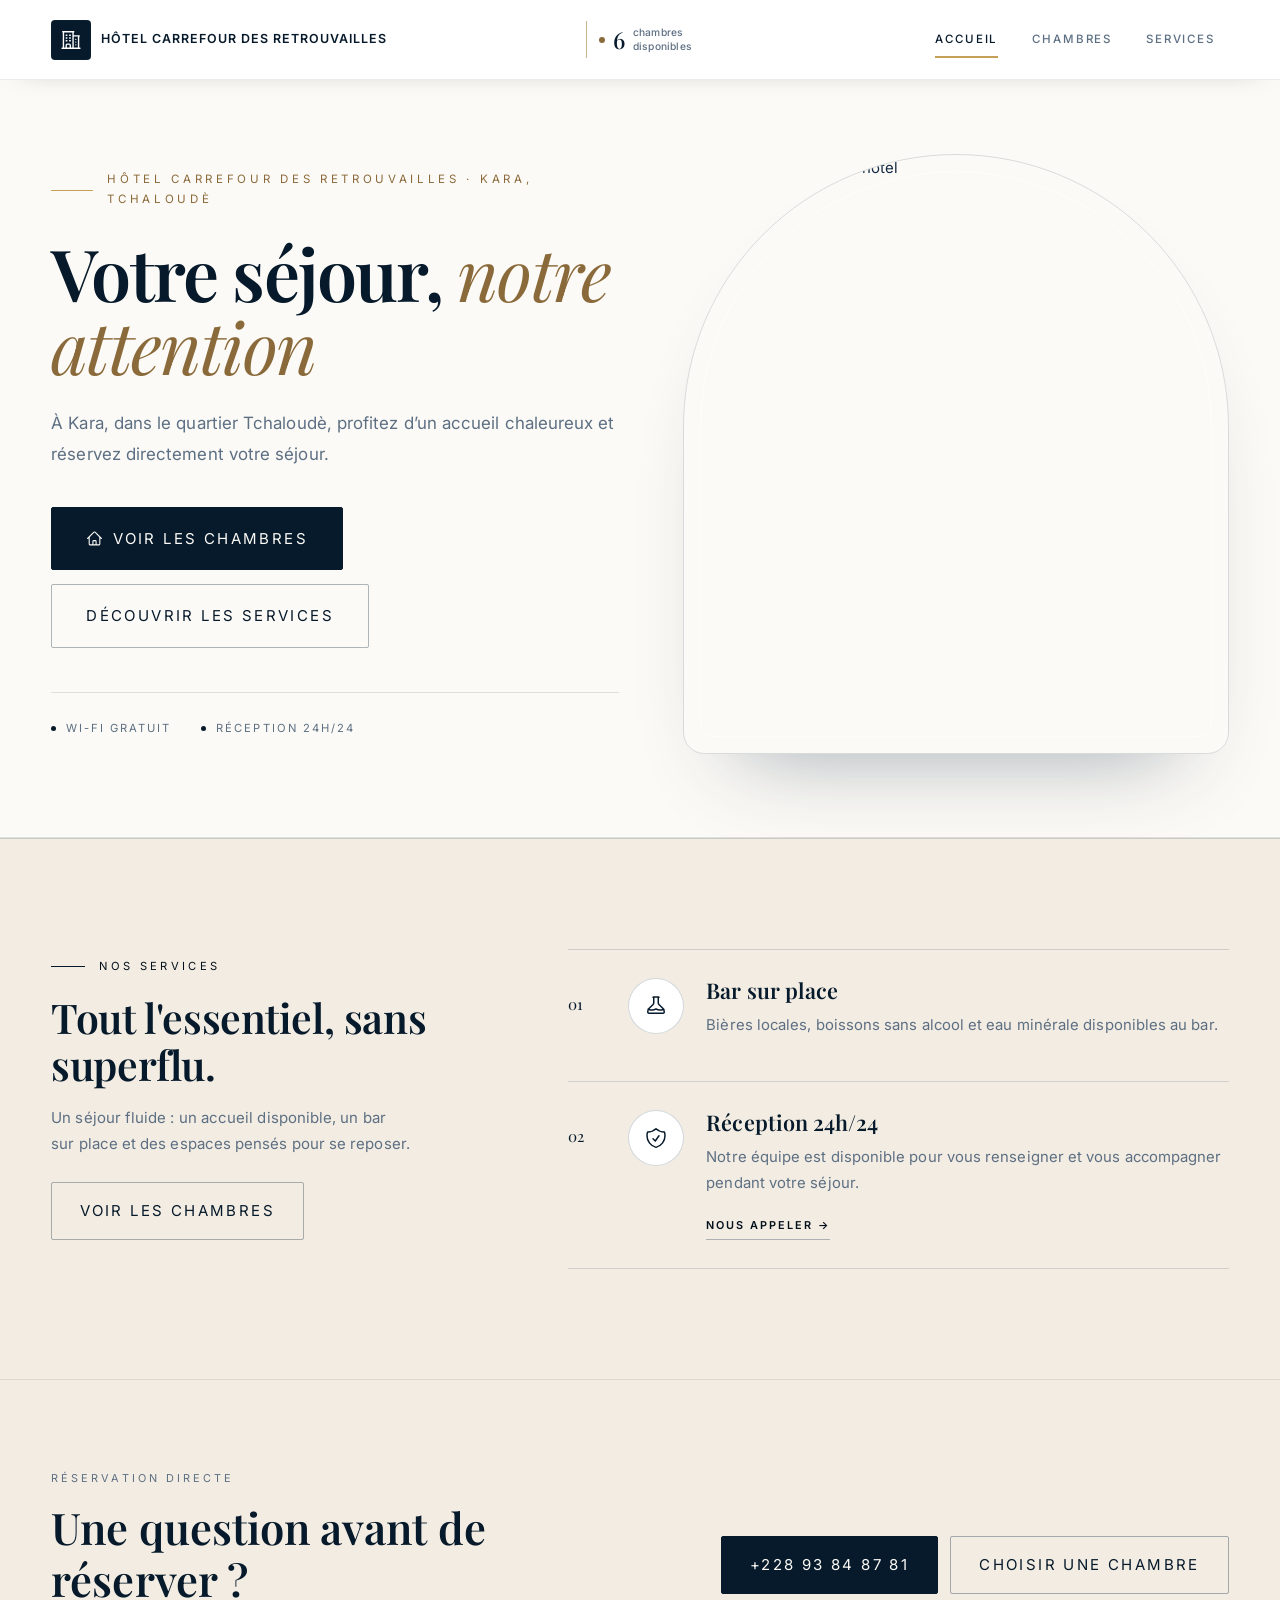
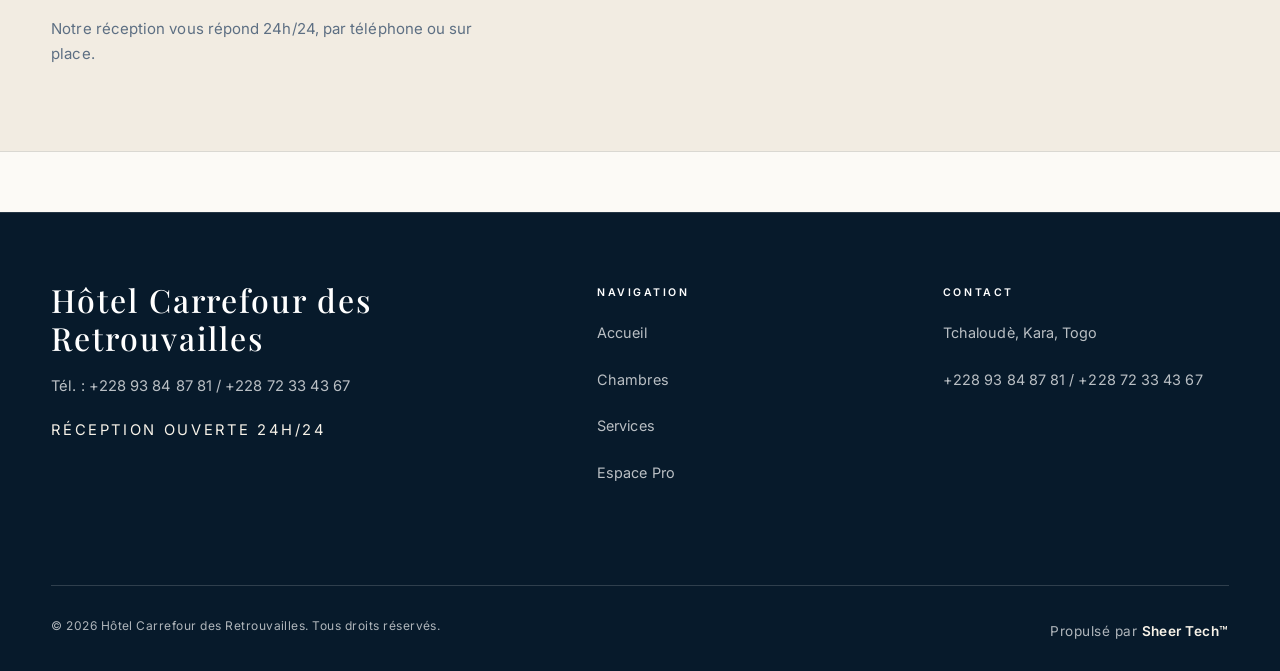
==== commit 28c1c8b7: "Publish shared accounting and superuser setup Co-authored-by: Copilot <223556219+Copilot@users.norep" ====
--- a/index.html
+++ b/index.html
@@ -50,6 +50,11 @@
                 </div>
                 <h1>Hôtel Carrefour des Retrouvailles</h1>
             </a>
+            <a href="chambres.html" class="hero-availability-badge">
+                <span class="hero-availability-dot" aria-hidden="true"></span>
+                <span class="hero-availability-count" id="homeAvailableRooms">--</span>
+                <span class="hero-availability-copy">chambres disponibles</span>
+            </a>
             <button class="menu-toggle" onclick="toggleMenu()" aria-controls="navMenu" aria-expanded="false" aria-label="Ouvrir le menu de navigation">
                 <span></span><span></span><span></span>
             </button>
@@ -90,11 +95,6 @@
                         <img src="https://images.unsplash.com/photo-1566073771259-6a8506099945?auto=format&fit=crop&w=1000&q=80"
                             alt="Façade et piscine de l'hôtel">
                     </div>
-                    <a href="chambres.html" class="hero-availability-badge">
-                        <span class="hero-availability-dot" aria-hidden="true"></span>
-                        <span class="hero-availability-count" id="homeAvailableRooms">--</span>
-                        <span class="hero-availability-copy">Chambres disponibles</span>
-                    </a>
                 </div>
             </div>
         </div>
--- a/styles.css
+++ b/styles.css
@@ -3394,26 +3394,19 @@
 }
 
 .hero-availability-badge {
-    position: absolute;
-    top: 14px;
-    right: 14px;
-    z-index: 20;
+    flex: 0 0 auto;
     display: flex;
     align-items: center;
-    gap: 7px;
-    padding: 8px 11px;
-    border: 1px solid rgba(16, 42, 70, 0.12);
-    border-radius: 8px;
-    background: #fff;
-    box-shadow: 0 5px 18px rgba(10, 25, 47, 0.14);
+    gap: 8px;
+    padding: 5px 12px;
+    border-left: 1px solid rgba(166, 132, 73, 0.6);
     color: var(--brand-navy);
     text-decoration: none;
-    transition: transform 180ms ease, box-shadow 180ms ease;
+    transition: border-color 180ms ease, color 180ms ease;
 }
 
 .hero-availability-badge:hover {
-    transform: translateY(-2px);
-    box-shadow: 0 8px 20px rgba(10, 25, 47, 0.18);
+    border-color: var(--brand-gold-deep);
 }
 
 .hero-availability-badge:focus-visible {
@@ -3422,26 +3415,28 @@
 }
 
 .hero-availability-dot {
-    width: 7px;
-    height: 7px;
-    flex: 0 0 7px;
+    width: 6px;
+    height: 6px;
+    flex: 0 0 6px;
     border-radius: 50%;
-    background: var(--color-success);
+    background: var(--brand-gold-deep);
 }
 
 .hero-availability-count {
     color: var(--brand-navy);
-    font-size: 0.82rem;
-    font-weight: 700;
+    font-family: var(--font-serif);
+    font-size: 1.45rem;
+    font-weight: 500;
     line-height: 1;
 }
 
 .hero-availability-copy {
     color: var(--text-secondary);
-    font-size: 0.66rem;
+    max-width: 78px;
+    font-size: 0.64rem;
     font-weight: 500;
-    letter-spacing: 0.01em;
-    line-height: 1.2;
+    letter-spacing: 0.02em;
+    line-height: 1.3;
 }
 
 /* ---------- Statistiques ---------- */
@@ -4194,15 +4189,12 @@
         padding-bottom: 68px;
     }
 
-    .hero-availability-badge {
-        top: 10px;
-        right: 10px;
-        gap: 6px;
-        padding: 7px 9px;
+    .navbar-menu {
+        z-index: 1002;
     }
 
     .hero-availability-copy {
-        font-size: 0.6rem;
+        font-size: 0.58rem;
     }
 
     .hero-availability {
@@ -4546,6 +4538,13 @@
         width: min(92%, var(--container-width));
     }
 
+    .hero-availability-badge {
+        margin-left: auto;
+        margin-right: 14px;
+        padding: 5px 10px;
+        gap: 7px;
+    }
+
     .navbar-menu {
         top: var(--header-height);
         max-height: calc(100dvh - var(--header-height));
@@ -4616,9 +4615,24 @@
     }
 
     .navbar-brand--full h1 {
-        max-width: 185px;
+        max-width: 145px;
         font-size: 0.67rem;
         letter-spacing: 0.04em;
+    }
+
+    .hero-availability-badge {
+        margin-right: 10px;
+        padding: 5px 8px;
+        gap: 6px;
+    }
+
+    .hero-availability-copy {
+        max-width: 58px;
+        font-size: 0.58rem;
+    }
+
+    .hero-availability-count {
+        font-size: 1.2rem;
     }
 
     .logo-icon {
@@ -4687,6 +4701,49 @@
     .cart-toggle {
         right: 16px;
         bottom: max(16px, env(safe-area-inset-bottom));
+    }
+}
+
+@media (max-width: 420px) {
+    .navbar-brand--full h1 {
+        max-width: 110px;
+    }
+
+    .navbar-brand .logo-icon {
+        width: 36px;
+        height: 36px;
+    }
+}
+
+@media (max-width: 380px) {
+    .navbar-brand--full {
+        gap: 6px;
+    }
+
+    .navbar-brand--full h1 {
+        max-width: 92px;
+        font-size: 0.58rem;
+    }
+
+    .navbar-brand .logo-icon {
+        width: 34px;
+        height: 34px;
+    }
+
+    .hero-availability-badge {
+        margin-right: 7px;
+        padding: 5px 7px;
+        gap: 5px;
+    }
+
+    .hero-availability-copy {
+        max-width: 48px;
+        font-size: 0.54rem;
+    }
+
+    .menu-toggle {
+        width: 38px;
+        flex: 0 0 38px;
     }
 }
 
@@ -4878,3 +4935,823 @@
         font-size: 0.58rem;
     }
 }
+
+.reservation-header-actions {
+    display: flex;
+    align-items: center;
+    gap: 12px;
+}
+
+.reservation-header-actions .btn {
+    white-space: nowrap;
+}
+
+.reservation-header-actions .reservation-action--new,
+.reservation-actions .reservation-action {
+    min-height: 38px;
+    padding: 8px 12px;
+    border: 1px solid transparent;
+    border-radius: 7px;
+    font-size: 0.66rem;
+    font-weight: 600;
+    letter-spacing: 0.06em;
+    line-height: 1;
+    text-transform: none;
+    box-shadow: none;
+    transform: none;
+}
+
+.reservation-header-actions .reservation-action--new {
+    min-height: 40px;
+    padding: 9px 14px;
+    background: var(--brand-navy);
+    border-color: var(--brand-navy);
+    color: #fff;
+}
+
+.reservation-header-actions .reservation-action--new:hover {
+    background: var(--brand-navy-light);
+    border-color: var(--brand-navy-light);
+    color: #fff;
+    box-shadow: 0 5px 14px rgba(10, 25, 47, 0.14);
+    transform: translateY(-1px);
+}
+
+.reservation-header-actions .reservation-action--new svg,
+.reservation-actions .reservation-action svg {
+    width: 15px;
+    height: 15px;
+    flex: 0 0 15px;
+}
+
+.reservation-actions {
+    display: flex;
+    align-items: center;
+    gap: 7px;
+    white-space: nowrap;
+}
+
+.reservation-actions .reservation-action--confirm,
+.reservation-actions .reservation-action--checkin {
+    background: var(--brand-navy);
+    border-color: var(--brand-navy);
+    color: #fff;
+}
+
+.reservation-actions .reservation-action--confirm:hover,
+.reservation-actions .reservation-action--checkin:hover {
+    background: var(--brand-navy-light);
+    border-color: var(--brand-navy-light);
+    color: #fff;
+    box-shadow: 0 4px 12px rgba(10, 25, 47, 0.14);
+    transform: translateY(-1px);
+}
+
+.reservation-actions .reservation-action--checkout {
+    background: rgba(197, 160, 89, 0.1);
+    border-color: rgba(166, 132, 73, 0.35);
+    color: #755a2e;
+}
+
+.reservation-actions .reservation-action--checkout:hover {
+    background: rgba(197, 160, 89, 0.18);
+    border-color: rgba(166, 132, 73, 0.6);
+    color: #634a22;
+    transform: translateY(-1px);
+}
+
+.reservation-actions .reservation-action--cancel {
+    width: 34px;
+    min-width: 34px;
+    min-height: 34px;
+    padding: 8px;
+    background: #fff;
+    border-color: rgba(166, 59, 50, 0.2);
+    color: #a63b32;
+}
+
+.reservation-actions .reservation-action--cancel:hover {
+    background: rgba(166, 59, 50, 0.08);
+    border-color: rgba(166, 59, 50, 0.42);
+    color: #8f2e27;
+}
+
+.reservation-actions .reservation-action:focus-visible,
+.reservation-header-actions .reservation-action--new:focus-visible {
+    outline: 3px solid rgba(197, 160, 89, 0.45);
+    outline-offset: 2px;
+}
+
+.table-header #activityCount {
+    flex: 0 0 auto;
+}
+
+#activityTable td:nth-child(3) {
+    min-width: 280px;
+    max-width: 560px;
+}
+
+.activity-details {
+    display: flex;
+    flex-wrap: wrap;
+    gap: 5px 16px;
+    margin: 7px 0 0;
+}
+
+.activity-detail {
+    display: inline-flex;
+    align-items: baseline;
+    gap: 4px;
+    max-width: 100%;
+    font-size: 0.74rem;
+    line-height: 1.4;
+}
+
+.activity-detail dt {
+    flex: 0 0 auto;
+    color: var(--text-secondary);
+    font-weight: 500;
+}
+
+.activity-detail dt::after {
+    content: ":";
+}
+
+.activity-detail dd {
+    min-width: 0;
+    margin: 0;
+    color: var(--brand-navy);
+    overflow-wrap: anywhere;
+}
+
+.walk-in-intro {
+    margin: 0 0 20px;
+    color: var(--text-secondary);
+    font-size: 0.9rem;
+    line-height: 1.55;
+}
+
+#walkInModal .modal-body {
+    max-height: min(65vh, 620px);
+    overflow-y: auto;
+}
+
+#walkInSubmit:disabled {
+    opacity: 0.55;
+    cursor: not-allowed;
+}
+
+@media (max-width: 600px) {
+    .reservation-header-actions {
+        flex-wrap: wrap;
+        justify-content: flex-end;
+        gap: 8px;
+    }
+
+    .reservation-header-actions .btn {
+        padding: 8px 10px;
+        font-size: 0.68rem;
+    }
+}
+
+/* ---------- Dashboard role-specific overview ---------- */
+.dashboard-overview {
+    margin: 0 0 28px;
+}
+
+.dashboard-overview__heading {
+    display: flex;
+    align-items: flex-end;
+    justify-content: space-between;
+    gap: 24px;
+    margin-bottom: 18px;
+}
+
+.dashboard-overview__heading .eyebrow {
+    color: var(--brand-gold-dark, #9a7947);
+    font-size: 0.68rem;
+    font-weight: 700;
+    letter-spacing: 0.14em;
+    text-transform: uppercase;
+}
+
+.dashboard-overview__heading h2 {
+    margin: 5px 0 0;
+    color: var(--brand-navy);
+    font-family: var(--font-serif);
+    font-size: clamp(1.45rem, 2.5vw, 1.9rem);
+}
+
+.dashboard-overview__heading > p {
+    max-width: 480px;
+    margin: 0;
+    color: var(--text-secondary);
+    font-size: 0.86rem;
+    line-height: 1.5;
+    text-align: right;
+}
+
+.stats-grid--owner,
+.stats-grid--hotel-manager,
+.stats-grid--bar-manager {
+    grid-template-columns: repeat(auto-fit, minmax(min(100%, 142px), 154px));
+    justify-content: start;
+    gap: 10px;
+}
+
+.dashboard-overview .stat-card {
+    position: relative;
+    min-width: 0;
+    width: 100%;
+    aspect-ratio: 1;
+    min-height: 0;
+    padding: 12px;
+    overflow: hidden;
+    border: 0;
+    border-radius: 4px;
+    background: #102a46;
+    box-shadow: none;
+    transition: transform 160ms ease, background-color 160ms ease;
+}
+
+.dashboard-overview .stat-card:hover {
+    transform: translateY(-3px);
+    background: #173956;
+}
+
+.dashboard-overview .stat-content {
+    min-width: 0;
+    width: 100%;
+    padding: 0;
+}
+
+.dashboard-overview .stat-content .stat-label {
+    min-height: 0;
+    margin: 0 27px 6px 0;
+    color: rgba(255, 255, 255, 0.76);
+    font-size: 0.64rem;
+    font-weight: 600;
+    letter-spacing: 0.075em;
+    line-height: 1.25;
+    text-transform: uppercase;
+}
+
+.dashboard-overview .stat-content h3 {
+    margin: 0;
+    color: #fff;
+    font-family: var(--font-serif);
+    font-size: clamp(1.4rem, 2vw, 1.7rem);
+    font-weight: 500;
+    line-height: 1.15;
+    overflow-wrap: anywhere;
+}
+
+.dashboard-overview .stat-content .stat-detail {
+    margin: 6px 0 0;
+    padding-top: 6px;
+    border-top: 1px solid rgba(255, 255, 255, 0.18);
+    color: rgba(255, 255, 255, 0.69);
+    font-size: 0.62rem;
+    line-height: 1.3;
+}
+
+.stat-card__icon {
+    position: absolute;
+    top: 10px;
+    right: 10px;
+    display: grid;
+    width: 23px;
+    height: 23px;
+    place-items: center;
+    border: 1px solid rgba(255, 255, 255, 0.25);
+    border-radius: 50%;
+    background: transparent;
+    color: #d7bd8a;
+}
+
+.stat-card__icon svg {
+    width: 13px;
+    height: 13px;
+}
+
+.dashboard-overview .stat-card--rooms { background: #294d67; }
+.dashboard-overview .stat-card--rooms:hover { background: #355d79; }
+.dashboard-overview .stat-card--available { background: #35634c; }
+.dashboard-overview .stat-card--available:hover { background: #43775c; }
+.dashboard-overview .stat-card--occupied { background: #994b43; }
+.dashboard-overview .stat-card--occupied:hover { background: #ad5a50; }
+.dashboard-overview .stat-card--maintenance,
+.dashboard-overview .stat-card--lowStock { background: #7f3939; }
+.dashboard-overview .stat-card--maintenance:hover,
+.dashboard-overview .stat-card--lowStock:hover { background: #944747; }
+.dashboard-overview .stat-card--roomRevenue { background: #76533c; }
+.dashboard-overview .stat-card--roomRevenue:hover { background: #896448; }
+.dashboard-overview .stat-card--barRevenue { background: #655078; }
+.dashboard-overview .stat-card--barRevenue:hover { background: #765f8b; }
+.dashboard-overview .stat-card--totalRevenue { background: #564631; }
+.dashboard-overview .stat-card--totalRevenue:hover { background: #6b583d; }
+.dashboard-overview .stat-card--monthRevenue { background: #8a6a2e; }
+.dashboard-overview .stat-card--monthRevenue:hover { background: #a17c37; }
+.dashboard-overview .stat-card--pending { background: #a24c3c; }
+.dashboard-overview .stat-card--pending:hover { background: #b65c4a; }
+.dashboard-overview .stat-card--stays { background: #37646b; }
+.dashboard-overview .stat-card--stays:hover { background: #45777e; }
+.dashboard-overview .stat-card--orders { background: #435b83; }
+.dashboard-overview .stat-card--orders:hover { background: #536c96; }
+.dashboard-overview .stat-card--todayOrders { background: #8c583c; }
+.dashboard-overview .stat-card--todayOrders:hover { background: #a36949; }
+.dashboard-overview .stat-card--todayRevenue { background: #55703a; }
+.dashboard-overview .stat-card--todayRevenue:hover { background: #668548; }
+.dashboard-overview .stat-card--roomTodayRevenue { background: #655078; }
+.dashboard-overview .stat-card--roomTodayRevenue:hover { background: #765f8b; }
+.dashboard-overview .stat-card--room .stat-card__icon { color: #e8c98d; }
+
+.owner-room-snapshot {
+    margin-bottom: 28px;
+}
+
+.owner-room-grid {
+    display: grid;
+    grid-template-columns: repeat(4, minmax(0, 1fr));
+    gap: 12px;
+    padding: 18px;
+}
+
+.owner-room-card {
+    min-width: 0;
+    padding: 14px 15px;
+    border: 1px solid rgba(16, 42, 70, 0.09);
+    border-radius: 9px;
+    background: #fcfbf8;
+}
+
+.owner-room-card--occupied,
+.owner-room-card--reserved {
+    border-top: 2px solid #b18443;
+}
+
+.owner-room-card--maintenance {
+    border-top: 2px solid #a45a52;
+}
+
+.owner-room-card--available {
+    border-top: 2px solid #557b67;
+}
+
+.owner-room-card__top,
+.owner-room-card__bottom {
+    display: flex;
+    align-items: flex-start;
+    justify-content: space-between;
+    gap: 10px;
+}
+
+.owner-room-card__top strong {
+    color: var(--brand-navy);
+    font-size: 0.9rem;
+}
+
+.owner-room-status {
+    padding: 4px 8px;
+    border-radius: 999px;
+    background: rgba(85, 123, 103, 0.1);
+    color: #42634f;
+    font-size: 0.65rem;
+    font-weight: 600;
+    white-space: nowrap;
+}
+
+.owner-room-card--occupied .owner-room-status,
+.owner-room-card--reserved .owner-room-status {
+    background: rgba(177, 132, 67, 0.12);
+    color: #80612f;
+}
+
+.owner-room-card--maintenance .owner-room-status {
+    background: rgba(164, 90, 82, 0.1);
+    color: #8b4943;
+}
+
+.owner-room-card > p {
+    margin: 12px 0;
+    color: var(--text-secondary);
+    font-size: 0.78rem;
+}
+
+.owner-room-card__bottom {
+    padding-top: 9px;
+    border-top: 1px solid rgba(16, 42, 70, 0.07);
+}
+
+.owner-room-card__bottom > span:first-child {
+    color: var(--brand-navy);
+    font-size: 0.84rem;
+    font-weight: 650;
+}
+
+.owner-room-card__bottom small {
+    color: var(--text-secondary);
+    font-size: 0.68rem;
+    font-weight: 400;
+}
+
+.owner-room-guest {
+    color: var(--text-secondary);
+    max-width: 55%;
+    font-size: 0.71rem;
+    font-weight: 500;
+    text-align: right;
+    overflow-wrap: anywhere;
+}
+
+@media (max-width: 1024px) {
+    .stats-grid--owner,
+    .owner-room-grid {
+        grid-template-columns: repeat(3, minmax(0, 1fr));
+    }
+}
+
+@media (max-width: 768px) {
+    .dashboard-overview__heading {
+        align-items: flex-start;
+        flex-direction: column;
+        gap: 8px;
+    }
+
+    .dashboard-overview__heading > p {
+        text-align: left;
+    }
+
+    .owner-room-grid {
+        grid-template-columns: repeat(2, minmax(0, 1fr));
+    }
+}
+
+@media (max-width: 420px) {
+    .owner-room-grid {
+        grid-template-columns: 1fr;
+    }
+
+}
+
+/* ---------- Comptabilité centralisée ---------- */
+.accounting-section {
+    display: grid;
+    gap: 18px;
+    margin: 0 0 30px;
+}
+
+.accounting-heading,
+.accounting-ledger-heading,
+.accounting-approval-card__heading {
+    display: flex;
+    align-items: flex-end;
+    justify-content: space-between;
+    gap: 18px;
+}
+
+.accounting-heading .eyebrow {
+    color: var(--brand-gold-dark, #9a7947);
+    font-size: 0.68rem;
+    font-weight: 700;
+    letter-spacing: 0.14em;
+    text-transform: uppercase;
+}
+
+.accounting-heading h2 {
+    margin: 5px 0 0;
+    color: var(--brand-navy);
+    font-family: var(--font-serif);
+    font-size: clamp(1.45rem, 2.5vw, 1.9rem);
+}
+
+.accounting-heading > p,
+.accounting-panel > p,
+.accounting-owner-tools > p,
+.accounting-ledger-heading p {
+    margin: 0;
+    color: var(--text-secondary);
+    font-size: 0.82rem;
+    line-height: 1.55;
+}
+
+.accounting-heading > p {
+    max-width: 430px;
+    text-align: right;
+}
+
+.accounting-workspace {
+    display: grid;
+    grid-template-columns: repeat(2, minmax(0, 1fr));
+    gap: 16px;
+}
+
+.accounting-panel,
+.accounting-owner-tools {
+    min-width: 0;
+    padding: 20px;
+    border: 1px solid rgba(16, 42, 70, 0.1);
+    border-radius: 12px;
+    background: #fff;
+    box-shadow: 0 6px 22px rgba(16, 42, 70, 0.045);
+}
+
+.accounting-panel h3,
+.accounting-owner-tools h3 {
+    margin: 0 0 6px;
+    color: var(--brand-navy);
+    font-family: var(--font-serif);
+    font-size: 1.15rem;
+}
+
+.accounting-form {
+    display: grid;
+    grid-template-columns: repeat(2, minmax(0, 1fr));
+    gap: 12px;
+    margin-top: 16px;
+}
+
+.accounting-form .form-group {
+    min-width: 0;
+    margin: 0;
+}
+
+.accounting-form .form-label {
+    display: block;
+    margin-bottom: 6px;
+    color: var(--text-secondary);
+    font-size: 0.68rem;
+    font-weight: 650;
+    line-height: 1.4;
+}
+
+.accounting-form .form-input,
+.accounting-form .form-select {
+    width: 100%;
+    min-width: 0;
+    min-height: 42px;
+    padding: 9px 10px;
+    border: 1px solid rgba(16, 42, 70, 0.16);
+    border-radius: 7px;
+    background-color: #fff;
+    color: var(--text-primary);
+    font: inherit;
+    font-size: 0.82rem;
+}
+
+.accounting-form textarea.form-input {
+    min-height: 68px;
+    resize: vertical;
+}
+
+.accounting-form input[type="file"] {
+    padding: 7px;
+    font-size: 0.72rem;
+}
+
+.accounting-form .form-input:focus,
+.accounting-form .form-select:focus {
+    border-color: var(--brand-blue);
+    outline: 2px solid rgba(16, 42, 70, 0.12);
+    outline-offset: 1px;
+}
+
+.accounting-form__wide {
+    grid-column: 1 / -1;
+}
+
+.accounting-form > button {
+    justify-self: start;
+    min-height: 42px;
+}
+
+.accounting-balance-preview {
+    display: flex;
+    flex-wrap: wrap;
+    gap: 8px 18px;
+    padding: 12px;
+    border-left: 3px solid #557b67;
+    border-radius: 5px;
+    background: #f2f6f2;
+    color: var(--brand-navy);
+    font-size: 0.78rem;
+}
+
+.accounting-balance-preview strong {
+    width: 100%;
+}
+
+.accounting-opening-status {
+    grid-column: 1 / -1;
+    margin: 0;
+    color: #8b4943;
+    font-size: 0.78rem;
+}
+
+.accounting-closures {
+    display: grid;
+    gap: 8px;
+    margin-top: 14px;
+}
+
+.accounting-closure-row,
+.accounting-approval-card {
+    display: grid;
+    gap: 7px;
+    padding: 13px;
+    border: 1px solid rgba(16, 42, 70, 0.1);
+    border-radius: 8px;
+    color: var(--text-secondary);
+    font-size: 0.78rem;
+}
+
+.accounting-closure-row strong,
+.accounting-approval-card__heading strong {
+    color: var(--brand-navy);
+}
+
+.accounting-approval-list {
+    display: grid;
+    grid-template-columns: repeat(auto-fit, minmax(min(100%, 300px), 1fr));
+    gap: 12px;
+    margin-top: 12px;
+}
+
+.accounting-approval-card__heading {
+    align-items: flex-start;
+    flex-direction: column;
+    gap: 3px;
+}
+
+.accounting-approval-card__heading span {
+    color: var(--text-secondary);
+}
+
+.accounting-approval-card dl {
+    display: grid;
+    gap: 7px;
+    margin: 6px 0;
+}
+
+.accounting-approval-card dl div {
+    display: flex;
+    justify-content: space-between;
+    gap: 12px;
+}
+
+.accounting-approval-card dt {
+    color: var(--text-secondary);
+}
+
+.accounting-approval-card dd {
+    margin: 0;
+    color: var(--brand-navy);
+    font-weight: 600;
+    text-align: right;
+}
+
+.accounting-approval-actions {
+    display: flex;
+    flex-wrap: wrap;
+    gap: 8px;
+}
+
+.accounting-ledger-panel {
+    padding: 0;
+    overflow: hidden;
+}
+
+.accounting-ledger-heading {
+    align-items: center;
+    padding: 18px 20px;
+}
+
+.accounting-ledger-heading h3 {
+    margin-bottom: 3px;
+}
+
+.accounting-ledger-heading .btn {
+    flex: 0 0 auto;
+}
+
+.accounting-ledger-panel .table-scroll {
+    overflow-x: auto;
+}
+
+.accounting-ledger-panel table {
+    min-width: 900px;
+    margin: 0;
+}
+
+.accounting-ledger-panel td,
+.accounting-ledger-panel th {
+    padding: 11px 13px;
+    font-size: 0.75rem;
+    vertical-align: top;
+}
+
+.accounting-ledger-panel td small {
+    color: var(--text-secondary);
+}
+
+.accounting-ledger-panel a {
+    color: var(--brand-blue);
+    font-weight: 600;
+}
+
+.accounting-amount--in {
+    color: #35634c;
+    font-weight: 700;
+    white-space: nowrap;
+}
+
+.accounting-amount--out {
+    color: #994b43;
+    font-weight: 700;
+    white-space: nowrap;
+}
+
+.accounting-reverse-button {
+    padding: 6px 8px;
+    border: 1px solid rgba(153, 75, 67, 0.25);
+    border-radius: 6px;
+    background: #fff;
+    color: #8b3933;
+    font: inherit;
+    font-size: 0.7rem;
+    font-weight: 650;
+    cursor: pointer;
+}
+
+.accounting-reverse-button:hover {
+    background: #fbefed;
+}
+
+.accounting-empty {
+    padding: 18px !important;
+    color: var(--text-secondary);
+    text-align: center;
+}
+
+@media (max-width: 768px) {
+    .accounting-heading {
+        align-items: flex-start;
+        flex-direction: column;
+        gap: 8px;
+    }
+
+    .accounting-heading > p {
+        text-align: left;
+    }
+
+    .accounting-workspace {
+        grid-template-columns: 1fr;
+    }
+}
+
+@media (max-width: 480px) {
+    .accounting-panel,
+    .accounting-owner-tools {
+        padding: 14px;
+    }
+
+    .accounting-form {
+        grid-template-columns: 1fr;
+    }
+
+    .accounting-form__wide {
+        grid-column: auto;
+    }
+
+    .accounting-approval-card dl div {
+        flex-direction: column;
+        gap: 2px;
+    }
+
+    .accounting-approval-card dd {
+        text-align: left;
+    }
+}
+/* Superuser account administration */
+.user-administration-panel {
+    max-width: 760px;
+    margin: 0 auto 2rem;
+}
+
+.user-administration-panel h2 {
+    margin: 0.35rem 0 0.5rem;
+}
+
+.user-administration-panel > p {
+    color: var(--text-secondary);
+}
+
+.user-administration-status {
+    min-height: 1.5rem;
+    margin-bottom: 0;
+    color: var(--color-success, #287a50);
+}
+
+.user-administration-status--error {
+    color: var(--color-danger, #a53030);
+}
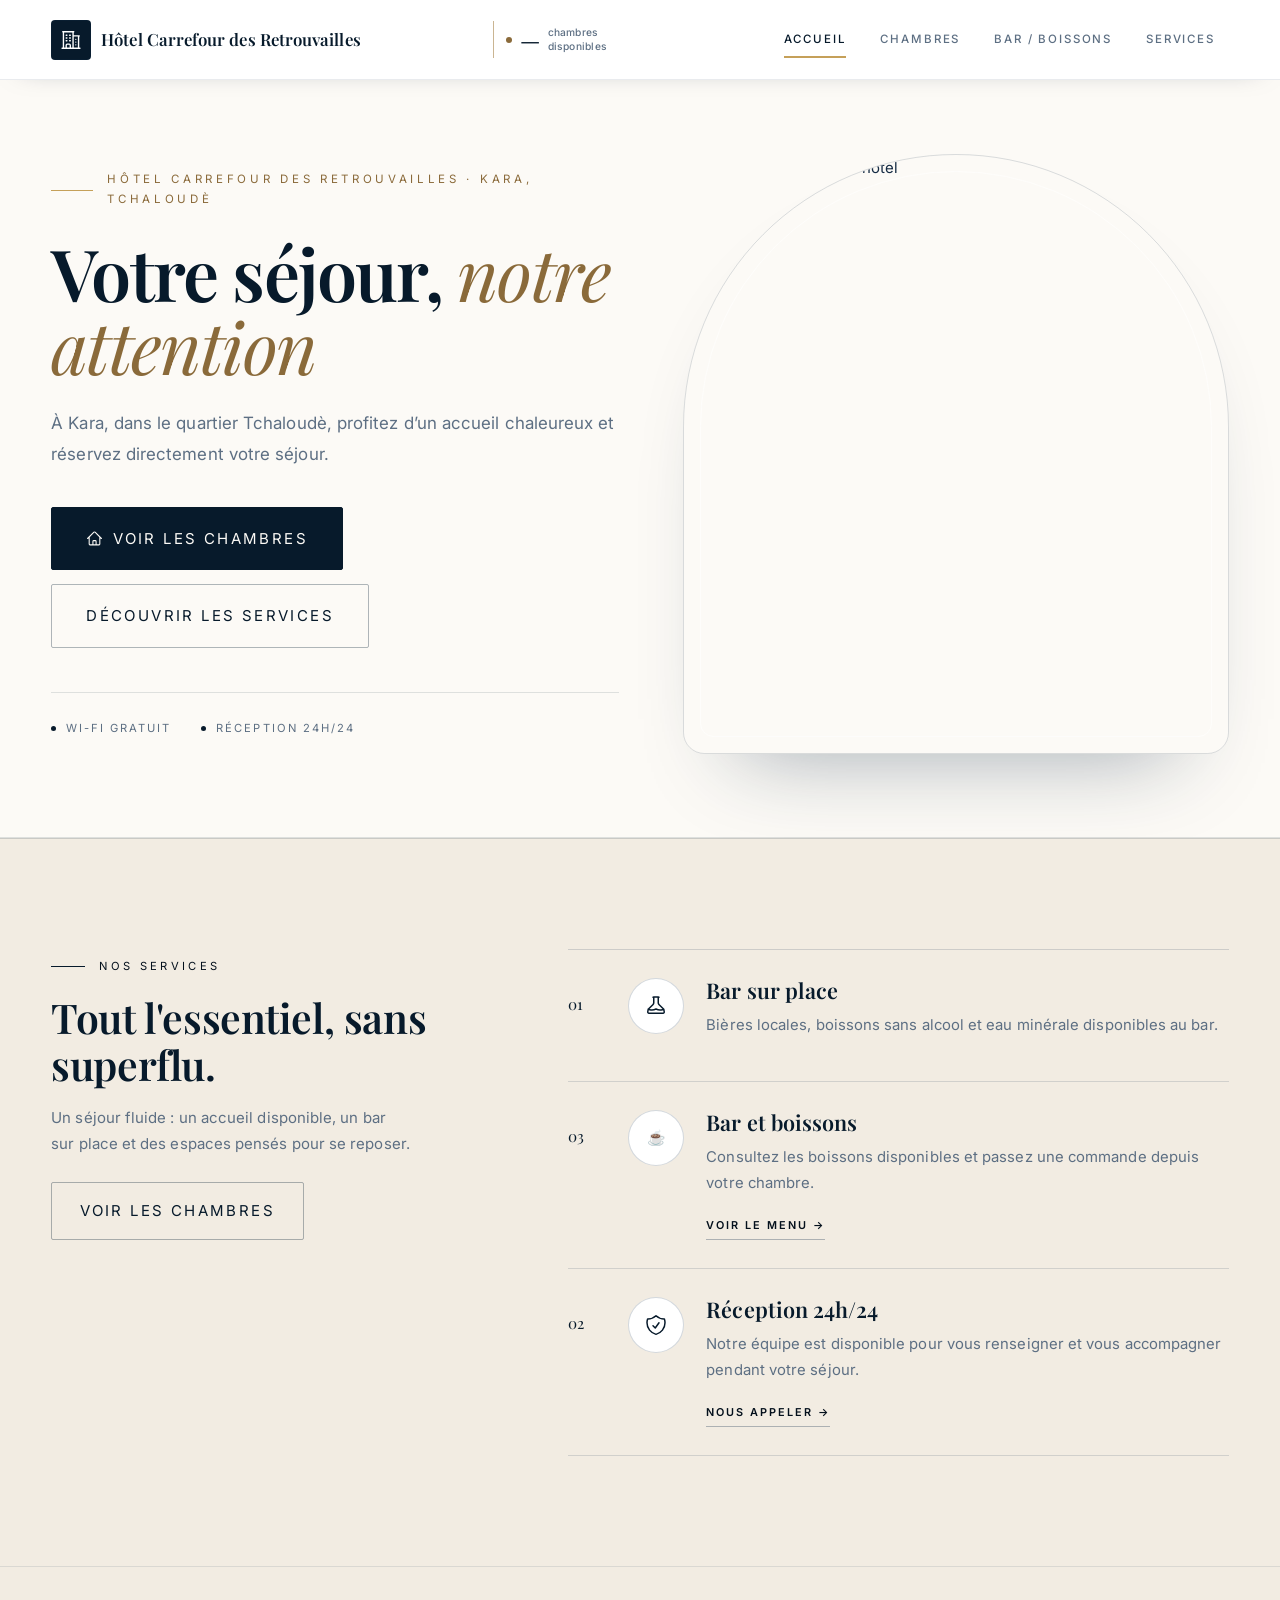
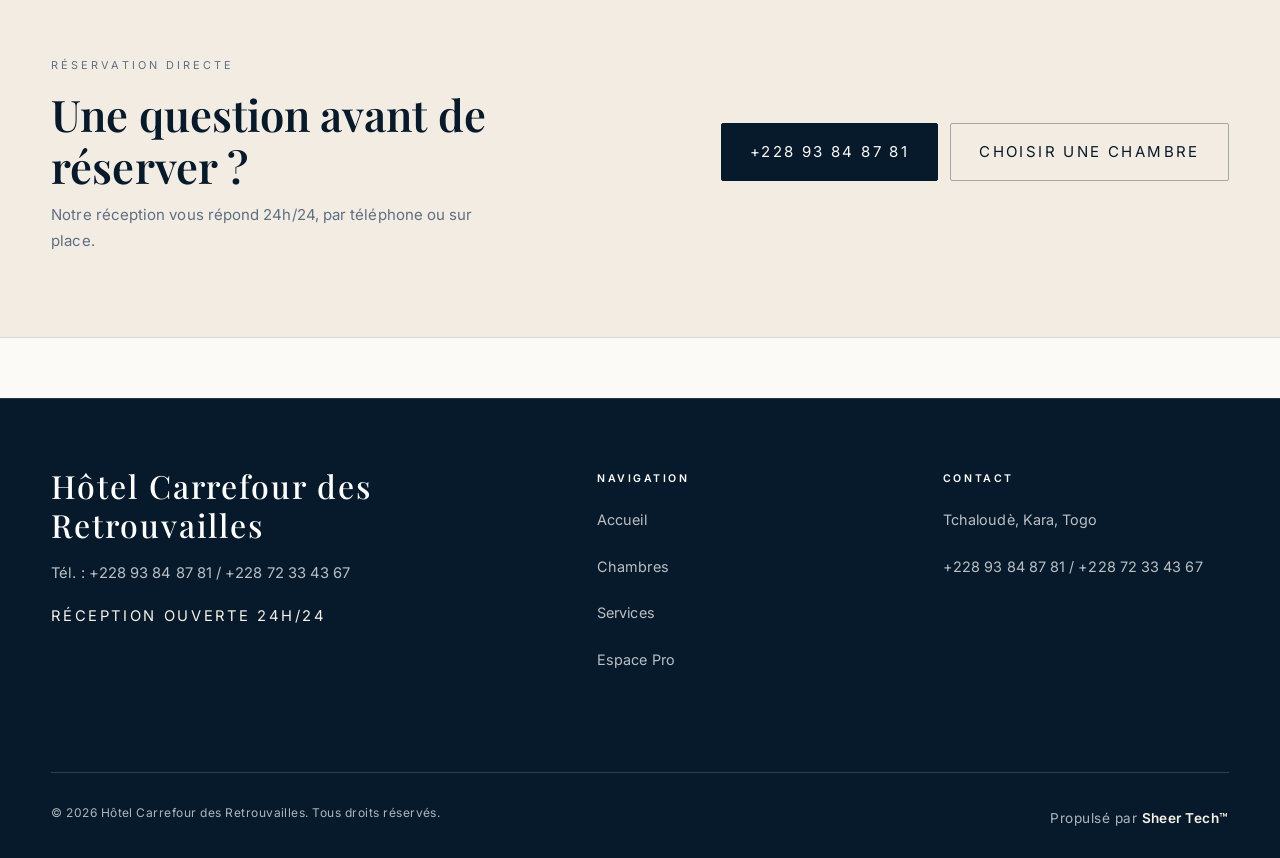
==== commit 5b579b07: "Deploy shared hotel operations and UX updates Add Supabase-backed reservations, bar orders, stock, a" ====
--- a/index.html
+++ b/index.html
@@ -20,19 +20,26 @@
     <script src="js/api-config.js"></script>
     <script src="js/storage.js"></script>
     <script src="js/auth.js"></script>
+    <script src="https://cdn.jsdelivr.net/npm/@supabase/supabase-js@2"></script>
+    <script src="js/supabase-config.js"></script>
+    <script src="js/shared-operations.js"></script>
     <script src="js/animations.js"></script>
     <script>
-        function updateHomeRooms() {
+        async function updateHomeRooms() {
             var today = getLocalDateString(new Date());
             var tomorrow = getLocalDateString(new Date(Date.now() + 86400000));
             var element = document.getElementById('homeAvailableRooms');
-            if (element && typeof getAvailableRoomsForDates === 'function') {
-                element.textContent = getAvailableRoomsForDates(today, tomorrow).length;
+            if (element) {
+                try {
+                    var availability = await getSharedRoomAvailability(today, tomorrow);
+                    element.textContent = availability.filter(function (room) { return room.available; }).length;
+                } catch (error) {
+                    console.error('Impossible de charger les disponibilités de la page d’accueil :', error);
+                    element.textContent = '—';
+                }
             }
         }
         document.addEventListener('DOMContentLoaded', updateHomeRooms);
-        window.addEventListener('storage', updateHomeRooms);
-        setTimeout(updateHomeRooms, 500);
     </script>
 </head>
 
@@ -48,7 +55,7 @@
                             d="M2.25 21h19.5m-18-18v18m10.5-18v18m6-13.5V21M6.75 6.75h.75m-.75 3h.75m-.75 3h.75m3-6h.75m-.75 3h.75m-.75 3h.75M6.75 21v-3.375c0-.621.504-1.125 1.125-1.125h2.25c.621 0 1.125.504 1.125 1.125V21M3 3h12m-.75 4.5H21m-3.75 3.75h.008v.008h-.008v-.008zm0 3h.008v.008h-.008v-.008zm0 3h.008v.008h-.008v-.008z" />
                     </svg>
                 </div>
-                <h1>Hôtel Carrefour des Retrouvailles</h1>
+                <span>Hôtel Carrefour des Retrouvailles</span>
             </a>
             <a href="chambres.html" class="hero-availability-badge">
                 <span class="hero-availability-dot" aria-hidden="true"></span>
@@ -61,6 +68,7 @@
             <ul class="navbar-menu" id="navMenu">
                 <li><a href="index.html" class="active">Accueil</a></li>
                 <li><a href="chambres.html">Chambres</a></li>
+                <li><a href="boissons.html">Bar / Boissons</a></li>
                 <li><a href="#services">Services</a></li>
             </ul>
         </div>
@@ -128,6 +136,15 @@
                         </div>
                     </article>
                     <article class="service-card">
+                        <span class="service-index">03</span>
+                        <div class="service-icon" aria-hidden="true">☕</div>
+                        <div class="service-body">
+                            <h3>Bar et boissons</h3>
+                            <p>Consultez les boissons disponibles et passez une commande depuis votre chambre.</p>
+                            <a href="boissons.html">Voir le menu →</a>
+                        </div>
+                    </article>
+                    <article class="service-card">
                         <span class="service-index">02</span>
                         <div class="service-icon">
                             <svg xmlns="http://www.w3.org/2000/svg" fill="none" viewBox="0 0 24 24" stroke-width="1.5"
--- a/styles.css
+++ b/styles.css
@@ -5755,3 +5755,228 @@
 .user-administration-status--error {
     color: var(--color-danger, #a53030);
 }
+
+.navbar-brand > span {
+    color: var(--brand-navy);
+    font-family: var(--font-serif);
+    font-size: 1.05rem;
+    font-weight: 600;
+}
+
+.room-search {
+    display: grid;
+    grid-template-columns: repeat(3, minmax(0, 1fr)) auto;
+    align-items: end;
+    gap: 14px;
+    margin-bottom: 10px;
+    padding: 18px;
+    border: 1px solid rgba(10, 34, 55, 0.1);
+    border-radius: 12px;
+    background: #fff;
+}
+
+.room-search .form-group {
+    min-width: 0;
+    margin: 0;
+}
+
+.room-search > button {
+    min-height: 48px;
+}
+
+.room-search-status {
+    min-height: 1.5em;
+    margin: 0 0 18px;
+    color: var(--text-secondary);
+    font-size: 0.88rem;
+}
+
+.dashboard-jump-links {
+    display: flex;
+    flex-wrap: wrap;
+    gap: 8px;
+    margin: 0 0 18px;
+}
+
+.dashboard-jump-links a {
+    padding: 9px 12px;
+    border: 1px solid rgba(10, 34, 55, 0.14);
+    border-radius: 8px;
+    color: var(--brand-navy);
+    font-size: 0.82rem;
+    font-weight: 600;
+    text-decoration: none;
+}
+
+.dashboard-jump-links a:hover {
+    background: var(--bg-surface);
+}
+
+.table-tools {
+    display: grid;
+    grid-template-columns: minmax(180px, 1fr) auto;
+    align-items: center;
+    gap: 8px 14px;
+    padding: 12px 18px;
+    border-bottom: 1px solid rgba(10, 34, 55, 0.08);
+}
+
+.table-search-label {
+    grid-column: 1 / -1;
+    color: var(--text-secondary);
+    font-size: 0.78rem;
+    font-weight: 600;
+}
+
+.table-tools .form-input {
+    min-width: 0;
+    min-height: 42px;
+}
+
+.table-pagination {
+    display: flex;
+    align-items: center;
+    justify-content: flex-end;
+    flex-wrap: wrap;
+    gap: 8px;
+    color: var(--text-secondary);
+    font-size: 0.78rem;
+}
+
+.table-pagination .btn {
+    min-height: 36px;
+    padding: 7px 10px;
+}
+
+.password-input-wrap {
+    position: relative;
+    display: flex;
+    align-items: center;
+}
+
+.password-input-wrap .form-input {
+    width: 100%;
+    padding-right: 90px;
+}
+
+.password-visibility-toggle {
+    position: absolute;
+    right: 10px;
+    min-height: 36px;
+    padding: 6px 9px;
+    border: 0;
+    border-radius: 6px;
+    background: var(--bg-surface);
+    color: var(--brand-navy);
+    font: inherit;
+    font-size: 0.8rem;
+    cursor: pointer;
+}
+
+.forgot-password-link {
+    align-self: flex-start;
+    margin-top: 14px;
+    padding: 0;
+    border: 0;
+    background: transparent;
+    color: var(--brand-navy);
+    font: inherit;
+    font-weight: 600;
+    text-decoration: underline;
+    text-underline-offset: 0.2em;
+    cursor: pointer;
+}
+
+.password-recovery-status {
+    min-height: 1.5em;
+    margin: 8px 0 0;
+    color: var(--text-secondary);
+    font-size: 0.86rem;
+}
+
+@media (max-width: 768px) {
+    .room-search {
+        grid-template-columns: repeat(2, minmax(0, 1fr));
+    }
+
+    .room-search > button {
+        grid-column: 1 / -1;
+    }
+}
+
+@media (max-width: 600px) {
+    .navbar-brand > span {
+        max-width: 145px;
+        font-size: 0.72rem;
+        line-height: 1.3;
+    }
+
+    .table-tools {
+        grid-template-columns: 1fr;
+    }
+
+    .table-search-label {
+        grid-column: auto;
+    }
+
+    .table-pagination {
+        justify-content: flex-start;
+    }
+
+    .admin-tables {
+        display: block;
+    }
+
+    .admin-tables > .table-container {
+        margin-bottom: 18px;
+    }
+
+    .admin-tables table,
+    .admin-tables tbody,
+    .admin-tables tr,
+    .admin-tables td {
+        display: block;
+        width: 100%;
+    }
+
+    .admin-tables thead {
+        position: absolute;
+        width: 1px;
+        height: 1px;
+        overflow: hidden;
+        clip: rect(0, 0, 0, 0);
+        white-space: nowrap;
+    }
+
+    .admin-tables tbody {
+        padding: 10px;
+    }
+
+    .admin-tables tbody tr {
+        margin-bottom: 12px;
+        padding: 7px 12px;
+        border: 1px solid rgba(10, 34, 55, 0.12);
+        border-radius: 9px;
+        background: #fff;
+    }
+
+    .admin-tables tbody td {
+        display: grid;
+        grid-template-columns: minmax(94px, 0.7fr) minmax(0, 1.3fr);
+        gap: 10px;
+        padding: 9px 0;
+        border-bottom: 1px solid rgba(10, 34, 55, 0.08);
+        overflow-wrap: anywhere;
+    }
+
+    .admin-tables tbody td:last-child {
+        border-bottom: 0;
+    }
+
+    .admin-tables tbody td::before {
+        content: attr(data-label);
+        color: var(--text-secondary);
+        font-size: 0.72rem;
+        font-weight: 650;
+    }
+}
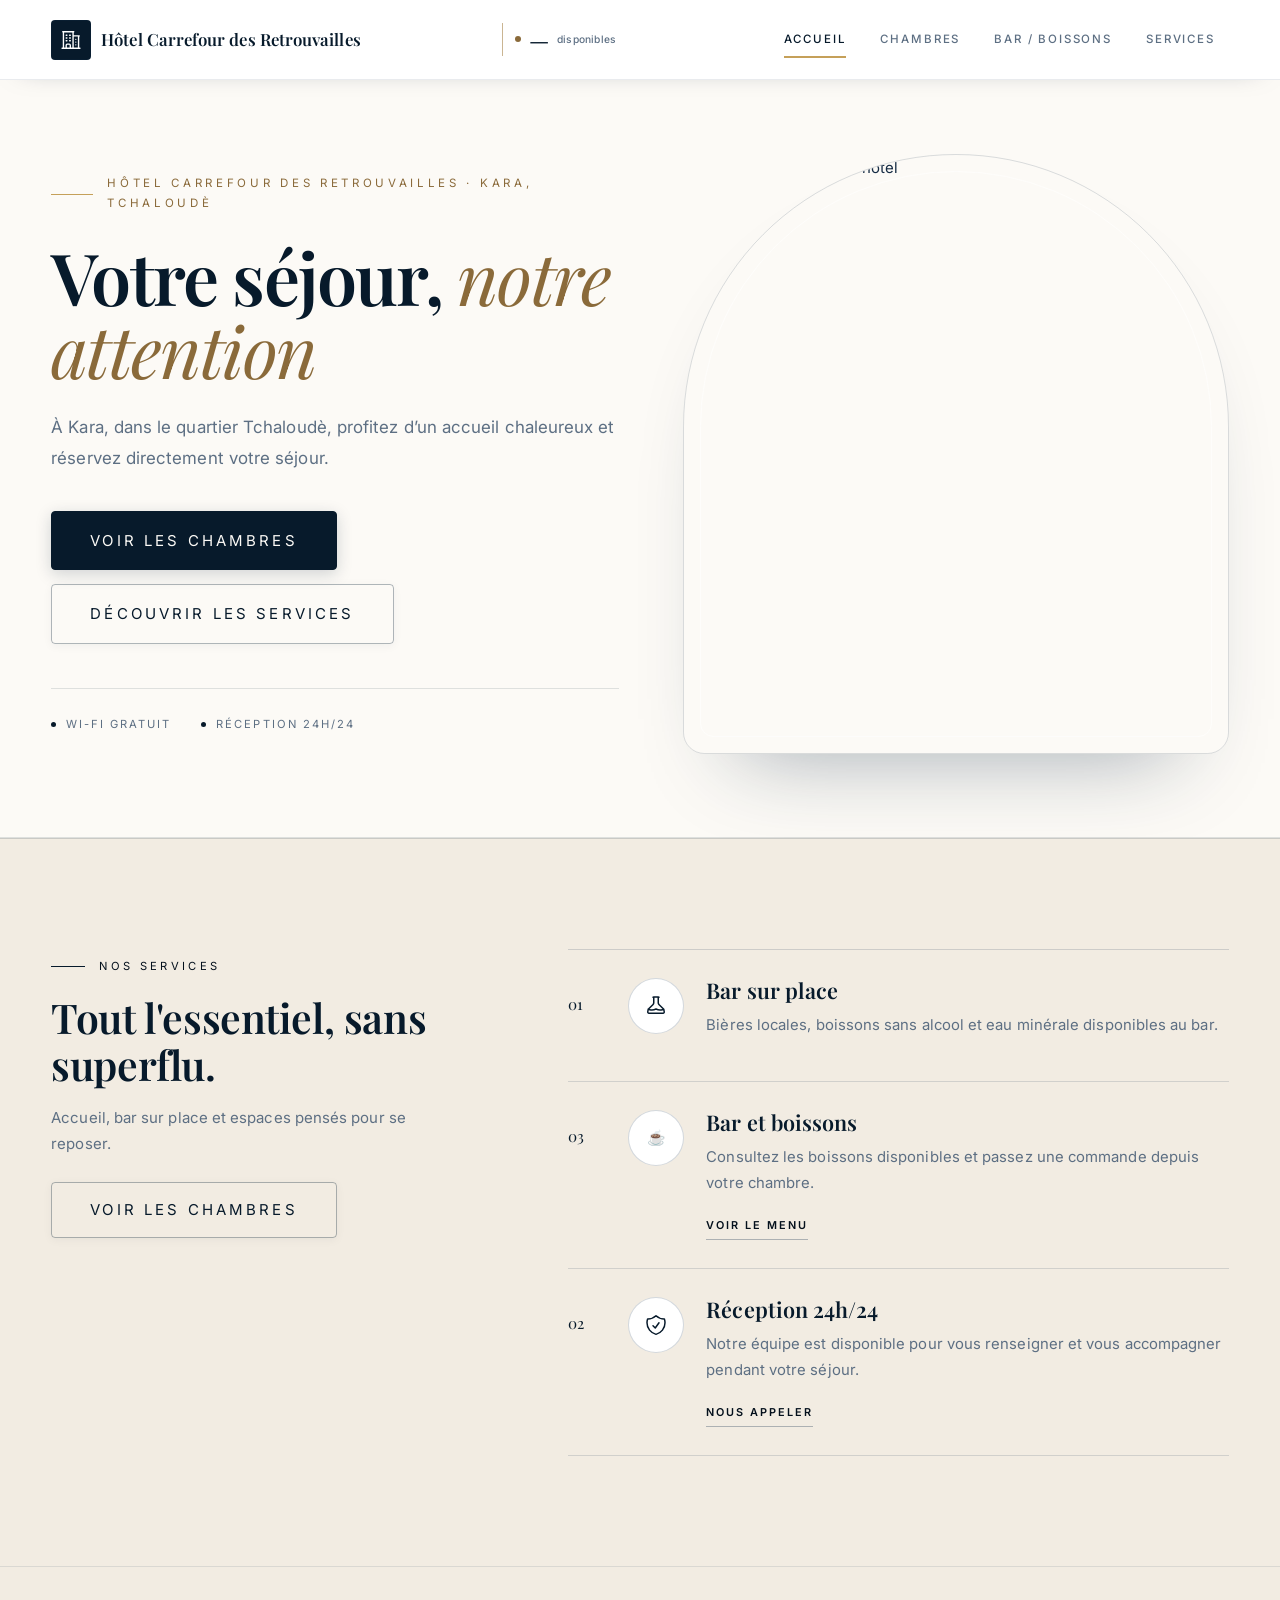
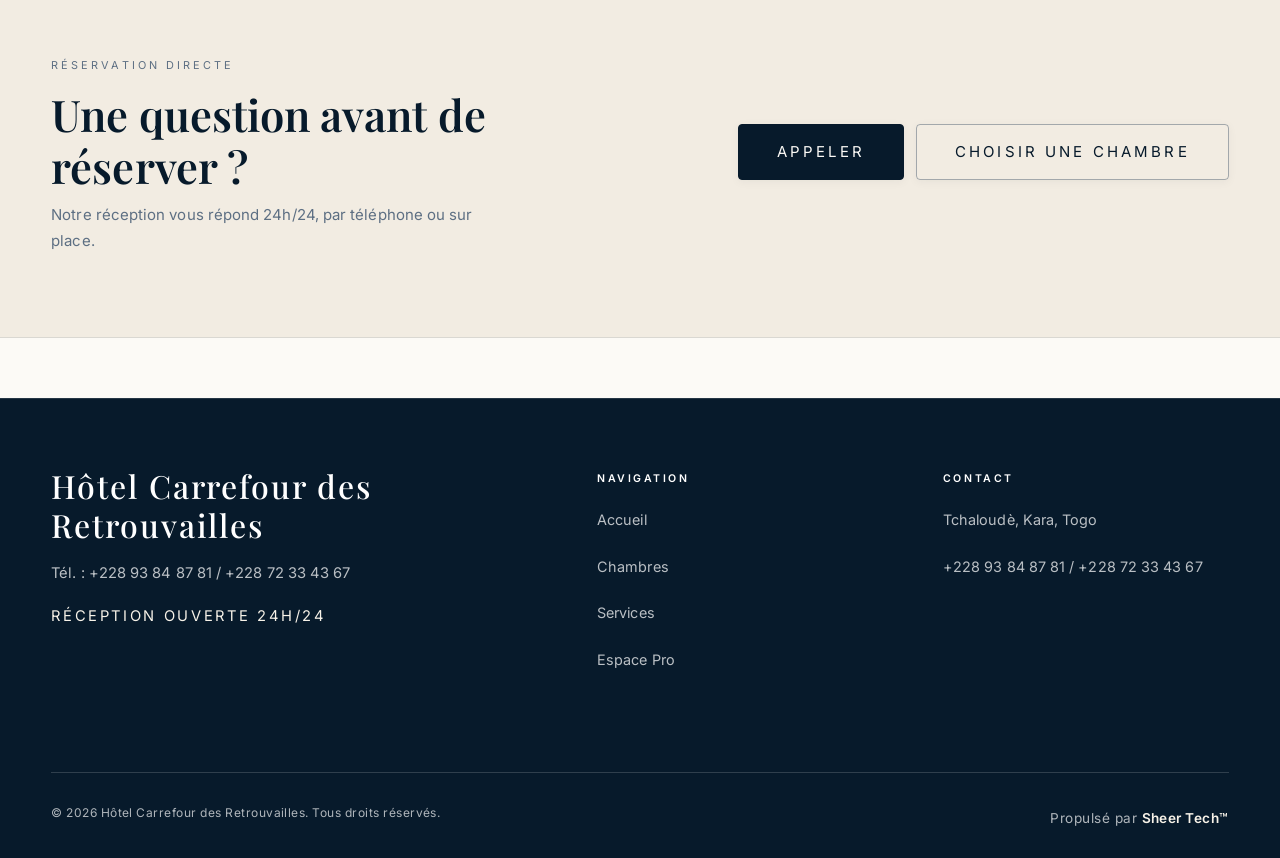
==== commit 05c9d167: "Amelioration visuelle: boutons plus chics/professionnels, nettoyage UI" ====
--- a/index.html
+++ b/index.html
@@ -60,7 +60,7 @@
             <a href="chambres.html" class="hero-availability-badge">
                 <span class="hero-availability-dot" aria-hidden="true"></span>
                 <span class="hero-availability-count" id="homeAvailableRooms">--</span>
-                <span class="hero-availability-copy">chambres disponibles</span>
+                <span class="hero-availability-copy">disponibles</span>
             </a>
             <button class="menu-toggle" onclick="toggleMenu()" aria-controls="navMenu" aria-expanded="false" aria-label="Ouvrir le menu de navigation">
                 <span></span><span></span><span></span>
@@ -83,14 +83,7 @@
                     <h1>Votre séjour, <em>notre attention</em></h1>
                     <p>À Kara, dans le quartier Tchaloudè, profitez d’un accueil chaleureux et réservez directement votre séjour.</p>
                     <div class="hero-buttons">
-                        <a href="chambres.html" class="btn btn-primary btn-lg">
-                            <svg xmlns="http://www.w3.org/2000/svg" fill="none" viewBox="0 0 24 24" stroke-width="1.5"
-                                stroke="currentColor">
-                                <path stroke-linecap="round" stroke-linejoin="round"
-                                    d="M2.25 12l8.954-8.955a1.125 1.125 0 0 1 1.592 0L21.75 12M4.5 9.75v10.125c0 .621.504 1.125 1.125 1.125H9.75v-4.875c0-.621.504-1.125 1.125-1.125h2.25c.621 0 1.125.504 1.125 1.125V21h4.125c.621 0 1.125-.504 1.125-1.125V9.75M8.25 21h8.25" />
-                            </svg>
-                            Voir les chambres
-                        </a>
+                        <a href="chambres.html" class="btn btn-primary btn-lg">Voir les chambres</a>
                         <a href="#services" class="btn btn-outline btn-lg">Découvrir les services</a>
                     </div>
                     <div class="hero-meta">
@@ -115,8 +108,7 @@
                 <div class="services-intro">
                     <span class="eyebrow">Nos services</span>
                     <h2>Tout l'essentiel, sans superflu.</h2>
-                    <p>Un séjour fluide : un accueil disponible, un bar sur place et des espaces pensés pour se
-                        reposer.</p>
+                    <p>Accueil, bar sur place et espaces pensés pour se reposer.</p>
                     <a href="chambres.html" class="btn btn-outline">Voir les chambres</a>
                 </div>
                 <div class="services-list">
@@ -141,7 +133,7 @@
                         <div class="service-body">
                             <h3>Bar et boissons</h3>
                             <p>Consultez les boissons disponibles et passez une commande depuis votre chambre.</p>
-                            <a href="boissons.html">Voir le menu →</a>
+                            <a href="boissons.html">Voir le menu</a>
                         </div>
                     </article>
                     <article class="service-card">
@@ -156,7 +148,7 @@
                         <div class="service-body">
                             <h3>Réception 24h/24</h3>
                             <p>Notre équipe est disponible pour vous renseigner et vous accompagner pendant votre séjour.</p>
-                            <a href="tel:+22893848781">Nous appeler →</a>
+                            <a href="tel:+22893848781">Nous appeler</a>
                         </div>
                     </article>
                 </div>
@@ -173,7 +165,7 @@
                 <p>Notre réception vous répond 24h/24, par téléphone ou sur place.</p>
             </div>
             <div class="cta-band-actions">
-                <a href="tel:+22893848781" class="btn btn-light">+228 93 84 87 81</a>
+                <a href="tel:+22893848781" class="btn btn-light">Appeler</a>
                 <a href="chambres.html" class="btn btn-outline-light">Choisir une chambre</a>
             </div>
         </div>
--- a/styles.css
+++ b/styles.css
@@ -1785,17 +1785,20 @@
     align-items: center;
     justify-content: center;
     gap: 10px;
-    padding: 15px 28px;
-    border-radius: 2px;
+    padding: 14px 38px;
+    border-radius: 4px;
     border: 1px solid transparent;
     font-family: var(--font-sans);
-    font-size: 0.72rem;
+    font-size: 0.67rem;
     font-weight: 600;
-    letter-spacing: 0.16em;
+    letter-spacing: 0.21em;
     text-transform: uppercase;
     cursor: pointer;
-    transition: background 0.3s ease, color 0.3s ease, border-color 0.3s ease,
-        transform 0.3s ease, box-shadow 0.3s ease;
+    transition: all 0.32s cubic-bezier(0.25, 0.46, 0.45, 0.94);
+    text-decoration: none;
+    line-height: 1.2;
+    white-space: nowrap;
+    box-shadow: 0 2px 10px rgba(10, 34, 55, 0.05);
 }
 
 .btn svg {
@@ -1805,33 +1808,34 @@
 }
 
 .btn-lg {
-    padding: 18px 34px;
-    font-size: 0.74rem;
+    padding: 16px 38px;
+    font-size: 0.72rem;
 }
 
 .btn-sm {
-    padding: 8px 14px;
-    font-size: 0.64rem;
-    letter-spacing: 0.1em;
+    padding: 8px 16px;
+    font-size: 0.66rem;
+    letter-spacing: 0.12em;
 }
 
 .btn-primary {
-    background: var(--brand-navy);
-    border-color: var(--brand-navy);
-    color: var(--brand-navy);
-}
-
-.btn-primary:hover {
-    background: var(--brand-navy);
+    background: linear-gradient(180deg, #0f243d 0%, var(--brand-navy) 100%);
     border-color: var(--brand-navy);
     color: var(--brand-ivory);
+    box-shadow: 0 4px 16px rgba(10, 34, 55, 0.18);
+}
+
+.btn-primary:hover {
+    background: linear-gradient(180deg, #162d4a 0%, #0f243d 100%);
+    border-color: #0f243d;
+    color: var(--brand-ivory);
     transform: translateY(-2px);
-    box-shadow: 0 18px 30px -20px rgba(10, 34, 55, 0.6);
+    box-shadow: 0 14px 38px rgba(10, 34, 55, 0.28);
 }
 
 .btn-outline {
     background: transparent;
-    border-color: rgba(10, 34, 55, 0.32);
+    border-color: rgba(10, 34, 55, 0.5);
     color: var(--brand-navy);
 }
 
@@ -1840,18 +1844,21 @@
     border-color: var(--brand-navy);
     color: var(--brand-ivory);
     transform: translateY(-2px);
+    box-shadow: 0 14px 34px rgba(10, 34, 55, 0.22);
 }
 
 .btn-secondary {
+    background: #fff;
+    border-color: rgba(10, 34, 55, 0.22);
+    color: var(--brand-navy);
+}
+
+.btn-secondary:hover {
     background: var(--bg-surface);
-    border-color: rgba(10, 34, 55, 0.1);
-    color: var(--brand-navy);
-}
-
-.btn-secondary:hover {
-    background: var(--brand-navy);
-    border-color: var(--brand-navy);
-    color: var(--brand-ivory);
+    border-color: rgba(10, 34, 55, 0.36);
+    color: var(--brand-navy);
+    transform: translateY(-2px);
+    box-shadow: 0 12px 28px rgba(10, 34, 55, 0.14);
 }
 
 .btn-success {
@@ -3308,10 +3315,10 @@
 }
 
 .btn-primary:hover {
-    background: var(--brand-gold);
-    border-color: var(--brand-gold);
-    color: var(--brand-navy);
-    box-shadow: 0 18px 30px -20px rgba(10, 34, 55, 0.55);
+    background: #0f243d;
+    border-color: #0f243d;
+    color: var(--brand-ivory);
+    box-shadow: 0 16px 36px -18px rgba(10, 34, 55, 0.6);
 }
 
 .btn-outline {
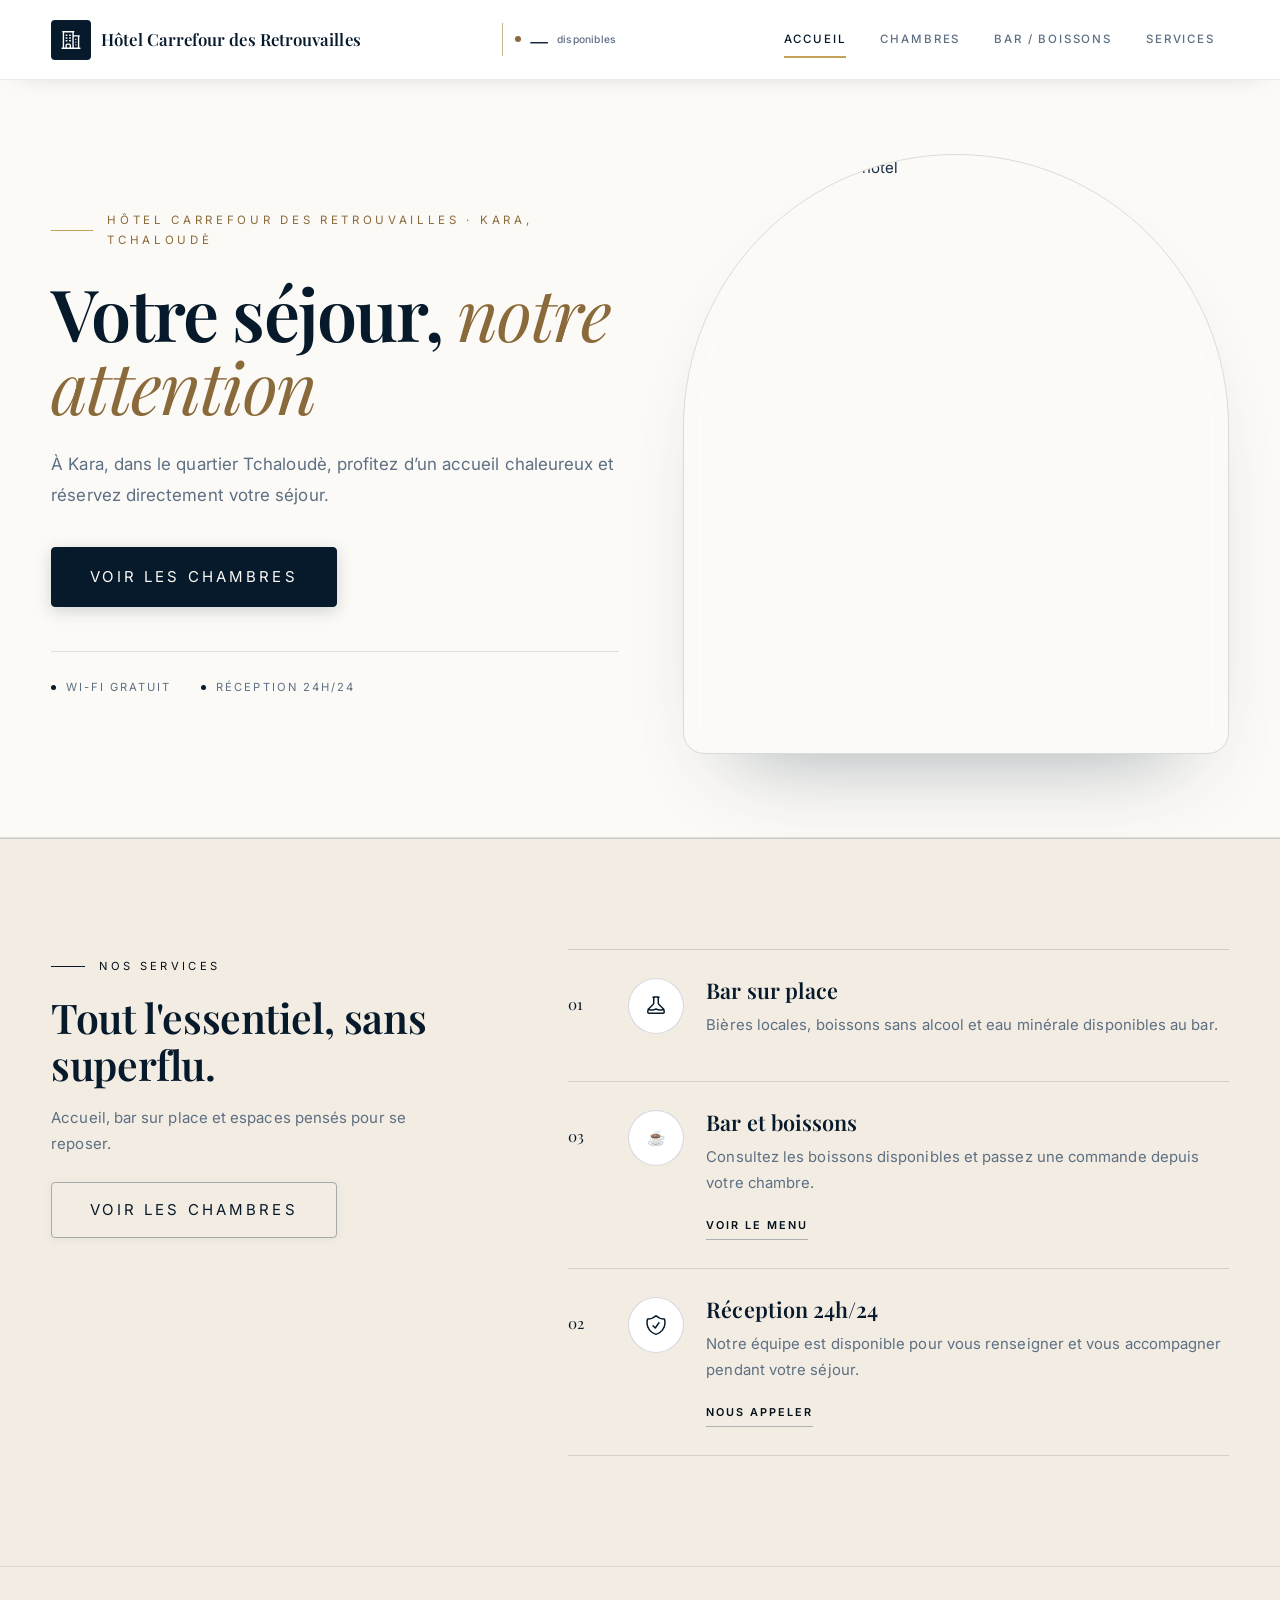
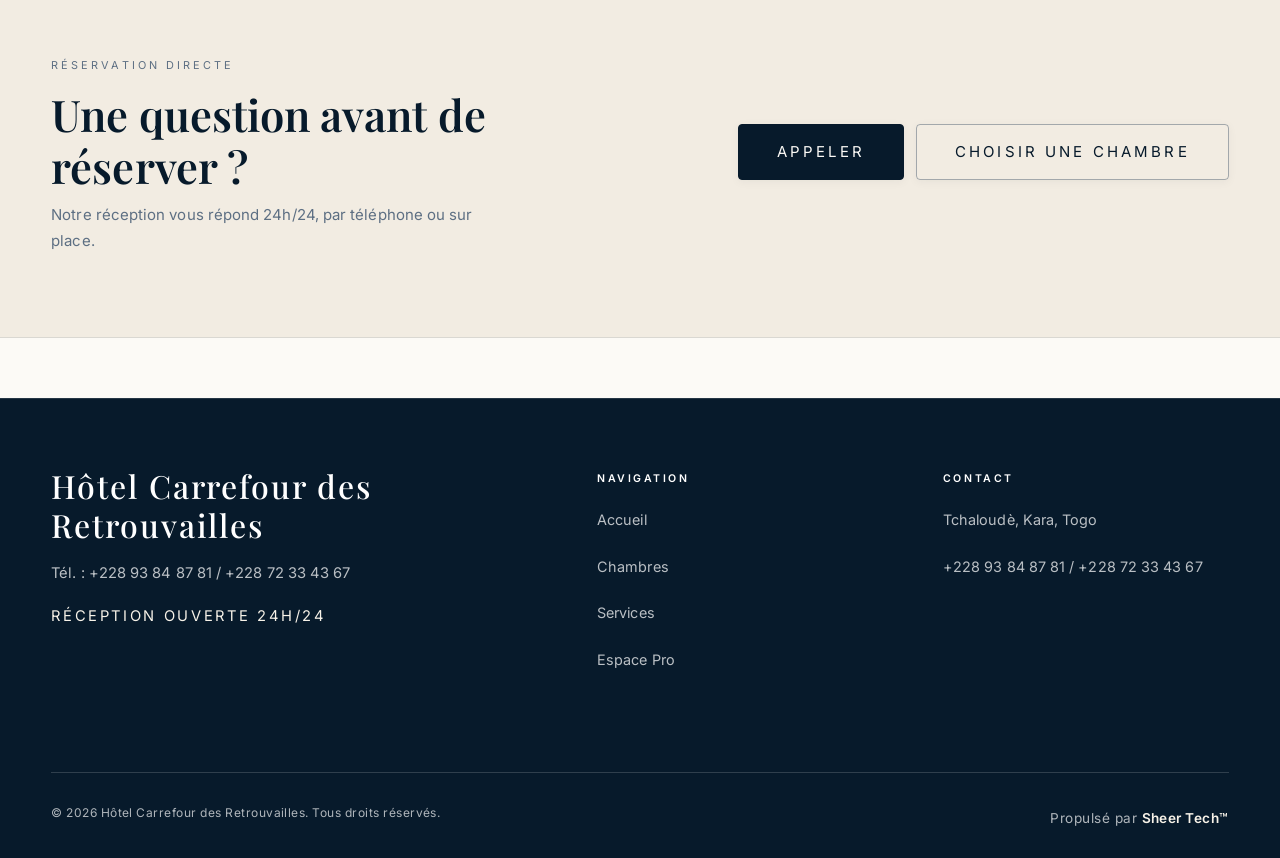
==== commit 8e72ea38: "Supprimer bouton Decouvrir les services (fix)" ====
--- a/index.html
+++ b/index.html
@@ -84,7 +84,7 @@
                     <p>À Kara, dans le quartier Tchaloudè, profitez d’un accueil chaleureux et réservez directement votre séjour.</p>
                     <div class="hero-buttons">
                         <a href="chambres.html" class="btn btn-primary btn-lg">Voir les chambres</a>
-                        <a href="#services" class="btn btn-outline btn-lg">Découvrir les services</a>
+                        
                     </div>
                     <div class="hero-meta">
                         <span>Wi-Fi gratuit</span>
--- a/css/styles-modules.css
+++ b/css/styles-modules.css
@@ -580,3 +580,178 @@
     height: 400px;
   }
 }
+
+/* ============================================
+   Propriétaire - chambres en temps réel
+   ============================================ */
+
+.owner-room-snapshot__subtitle {
+  margin: 6px 0 0;
+  font-size: 0.8rem;
+  color: var(--text-secondary);
+}
+
+.owner-room-stats {
+  display: grid;
+  grid-template-columns: repeat(auto-fit, minmax(160px, 1fr));
+  gap: 12px;
+  padding: 16px 20px 0;
+}
+
+.owner-room-stat {
+  display: flex;
+  flex-direction: column;
+  gap: 4px;
+  padding: 14px 16px;
+  background: #fff;
+  border: 1px solid rgba(10, 34, 55, 0.08);
+  border-radius: 10px;
+  box-shadow: 0 10px 30px -24px rgba(10, 34, 55, 0.6);
+}
+
+.owner-room-stat__label {
+  font-size: 0.68rem;
+  text-transform: uppercase;
+  letter-spacing: 0.14em;
+  color: var(--text-secondary);
+}
+
+.owner-room-stat__value {
+  font-family: var(--font-serif);
+  font-size: 1.8rem;
+  color: var(--brand-navy);
+}
+
+.owner-room-stat--free .owner-room-stat__value { color: #1f7a4d; }
+.owner-room-stat--stay .owner-room-stat__value { color: #1f5f8b; }
+.owner-room-stat--upcoming .owner-room-stat__value { color: #b08a4f; }
+.owner-room-stat--pending .owner-room-stat__value { color: #a86400; }
+.owner-room-stat--blocked .owner-room-stat__value { color: #b3362e; }
+
+.owner-room-grid {
+  display: grid;
+  grid-template-columns: repeat(auto-fit, minmax(280px, 1fr));
+  gap: 14px;
+  padding: 18px 20px 22px;
+}
+
+.owner-room-card {
+  display: flex;
+  flex-direction: column;
+  gap: 10px;
+  padding: 18px 20px;
+  background: #fff;
+  border: 1px solid rgba(10, 34, 55, 0.08);
+  border-radius: 12px;
+  box-shadow: 0 24px 50px -34px rgba(10, 34, 55, 0.5);
+  position: relative;
+  overflow: hidden;
+}
+
+.owner-room-card::before {
+  content: '';
+  position: absolute;
+  inset: 0 auto 0 0;
+  width: 4px;
+  background: rgba(10, 34, 55, 0.18);
+}
+
+.owner-room-card--available::before { background: #1f7a4d; }
+.owner-room-card--checked_in::before { background: #1f5f8b; }
+.owner-room-card--upcoming::before { background: #b08a4f; }
+.owner-room-card--requested::before { background: #a86400; }
+.owner-room-card--maintenance::before { background: #b3362e; }
+.owner-room-card--occupied::before { background: #b3362e; }
+
+.owner-room-card__top {
+  display: flex;
+  align-items: center;
+  justify-content: space-between;
+  gap: 12px;
+}
+
+.owner-room-card__top strong {
+  font-family: var(--font-serif);
+  font-size: 1.2rem;
+  color: var(--brand-navy);
+}
+
+.owner-room-status {
+  padding: 4px 10px;
+  border-radius: 999px;
+  font-size: 0.62rem;
+  text-transform: uppercase;
+  letter-spacing: 0.12em;
+  background: rgba(10, 34, 55, 0.06);
+  color: var(--text-secondary);
+}
+
+.owner-room-card--available .owner-room-status {
+  background: rgba(31, 122, 77, 0.12);
+  color: #1f7a4d;
+}
+
+.owner-room-card--checked_in .owner-room-status {
+  background: rgba(31, 95, 139, 0.12);
+  color: #1f5f8b;
+}
+
+.owner-room-card--upcoming .owner-room-status {
+  background: rgba(176, 138, 79, 0.16);
+  color: #8a6a3a;
+}
+
+.owner-room-card--requested .owner-room-status {
+  background: rgba(168, 100, 0, 0.14);
+  color: #a86400;
+}
+
+.owner-room-card--maintenance .owner-room-status,
+.owner-room-card--occupied .owner-room-status {
+  background: rgba(179, 54, 46, 0.12);
+  color: #b3362e;
+}
+
+.owner-room-card p {
+  margin: 0;
+  font-size: 0.88rem;
+  color: var(--text-secondary);
+}
+
+.owner-room-card__guest {
+  display: flex;
+  flex-direction: column;
+  gap: 2px;
+  padding-top: 10px;
+  border-top: 1px solid rgba(10, 34, 55, 0.08);
+}
+
+.owner-room-card__guest span {
+  font-size: 0.66rem;
+  text-transform: uppercase;
+  letter-spacing: 0.12em;
+  color: var(--text-secondary);
+}
+
+.owner-room-card__guest strong {
+  font-weight: 600;
+  color: var(--brand-navy);
+}
+
+.owner-room-card__guest small {
+  color: var(--text-secondary);
+}
+
+.owner-room-card__guest--empty span {
+  color: rgba(10, 34, 55, 0.6);
+}
+
+@media (max-width: 768px) {
+  .owner-room-stats {
+    padding: 14px 16px 0;
+  }
+
+  .owner-room-grid {
+    padding: 16px;
+  }
+}
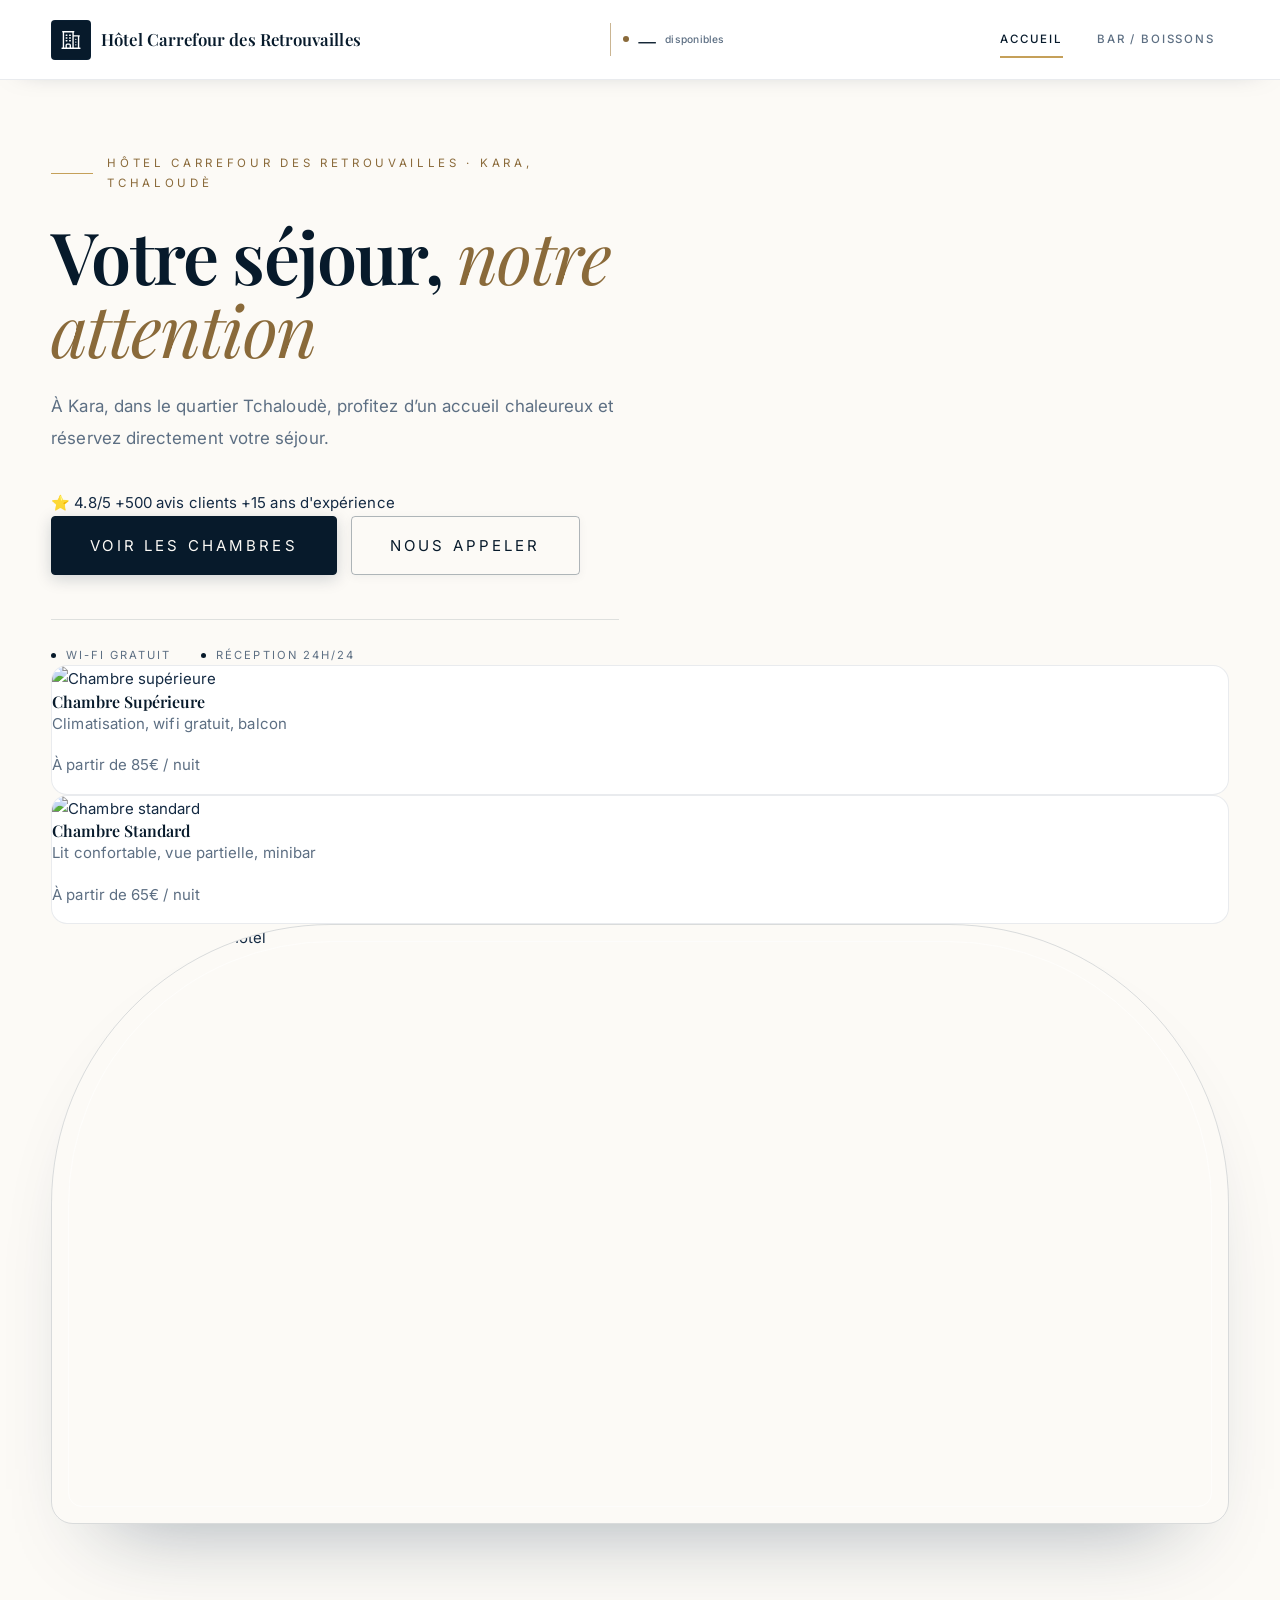
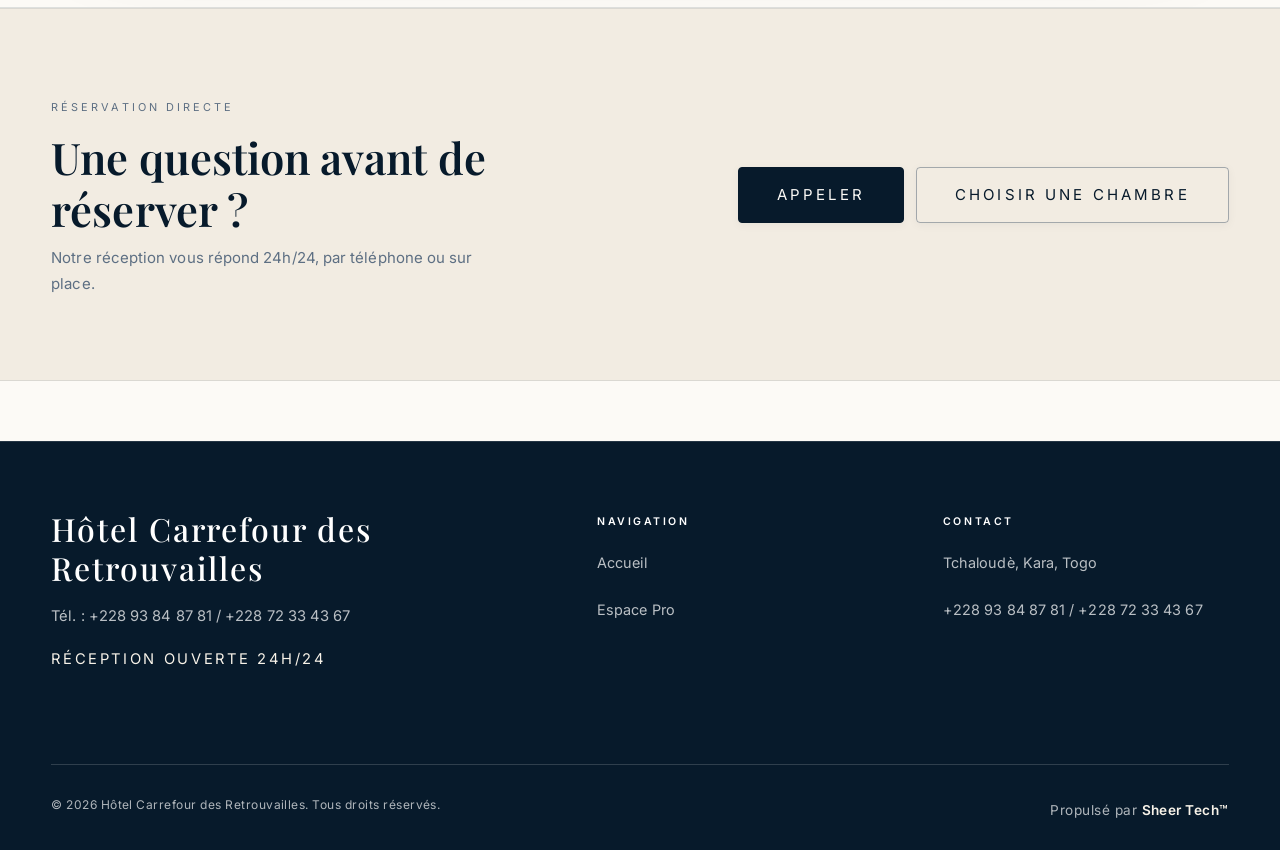
==== commit 65777dad: "Final: suppression Services, transfert chambres, harmonisation nav" ====
--- a/index.html
+++ b/index.html
@@ -67,9 +67,9 @@
             </button>
             <ul class="navbar-menu" id="navMenu">
                 <li><a href="index.html" class="active">Accueil</a></li>
-                <li><a href="chambres.html">Chambres</a></li>
+                
                 <li><a href="boissons.html">Bar / Boissons</a></li>
-                <li><a href="#services">Services</a></li>
+                
             </ul>
         </div>
     </nav>
@@ -82,75 +82,48 @@
                     <span class="hero-eyebrow">Hôtel Carrefour des Retrouvailles · Kara, Tchaloudè</span>
                     <h1>Votre séjour, <em>notre attention</em></h1>
                     <p>À Kara, dans le quartier Tchaloudè, profitez d’un accueil chaleureux et réservez directement votre séjour.</p>
+                    <div class="hero-trust">
+                        <span>⭐ 4.8/5</span>
+                        <span>+500 avis clients</span>
+                        <span>+15 ans d'expérience</span>
+                    </div>
                     <div class="hero-buttons">
                         <a href="chambres.html" class="btn btn-primary btn-lg">Voir les chambres</a>
-                        
+                        <a href="tel:+22893848781" class="btn btn-outline btn-lg">Nous appeler</a>
                     </div>
                     <div class="hero-meta">
                         <span>Wi-Fi gratuit</span>
                         <span>Réception 24h/24</span>
                     </div>
                 </div>
-                <div class="hero-visual">
+            </div>
+            <div class="rooms-showcase">
+                <div class="room-card">
+                    <div class="room-image">
+                        <img src="https://images.unsplash.com/photo-1568034503188-7e0c9ba4e3e1?auto=format&fit=crop&w=500&q=80" alt="Chambre supérieure">
+                    </div>
+                    <div class="room-details">
+                        <h4>Chambre Supérieure</h4>
+                        <p>Climatisation, wifi gratuit, balcon</p>
+                        <p class="price">À partir de 85€ / nuit</p>
+                    </div>
+                </div>
+                <div class="room-card">
+                    <div class="room-image">
+                        <img src="https://images.unsplash.com/photo-1518362211228-10d0e2e8adf2?auto=format&fit=crop&w=500&q=80" alt="Chambre standard">
+                    </div>
+                    <div class="room-details">
+                        <h4>Chambre Standard</h4>
+                        <p>Lit confortable, vue partielle, minibar</p>
+                        <p class="price">À partir de 65€ / nuit</p>
+                    </div>
+                </div>
+            </div>
+            <div class="hero-visual">
                     <div class="hero-image">
                         <img src="https://images.unsplash.com/photo-1566073771259-6a8506099945?auto=format&fit=crop&w=1000&q=80"
                             alt="Façade et piscine de l'hôtel">
                     </div>
-                </div>
-            </div>
-        </div>
-    </section>
-
-    <!-- Services Section -->
-    <section class="services-section" id="services">
-        <div class="container">
-            <div class="services-layout">
-                <div class="services-intro">
-                    <span class="eyebrow">Nos services</span>
-                    <h2>Tout l'essentiel, sans superflu.</h2>
-                    <p>Accueil, bar sur place et espaces pensés pour se reposer.</p>
-                    <a href="chambres.html" class="btn btn-outline">Voir les chambres</a>
-                </div>
-                <div class="services-list">
-                    <article class="service-card">
-                        <span class="service-index">01</span>
-                        <div class="service-icon">
-                            <svg xmlns="http://www.w3.org/2000/svg" fill="none" viewBox="0 0 24 24" stroke-width="1.5"
-                                stroke="currentColor">
-                                <path stroke-linecap="round" stroke-linejoin="round"
-                                    d="M9.75 3.104v5.714a2.25 2.25 0 0 1-.659 1.591L5 14.5M9.75 3.104c-.251.023-.501.05-.75.082m.75-.082a24.301 24.301 0 0 1 4.5 0m0 0v5.714c0 .597.237 1.17.659 1.591L19.8 15.3M14.25 3.104c.251.023.501.05.75.082M19.8 15.3l-1.57.393A9.065 9.065 0 0 1 12 15a9.065 9.065 0 0 1-6.23.693L5 15.5m14.8-.2l.447 2.578a1.125 1.125 0 0 1-1.147 1.306H4.9a1.125 1.125 0 0 1-1.147-1.306l.478-2.778" />
-                            </svg>
-                        </div>
-                        <div class="service-body">
-                            <h3>Bar sur place</h3>
-                            <p>Bières locales, boissons sans alcool et eau minérale disponibles au bar.
-                            </p>
-                        </div>
-                    </article>
-                    <article class="service-card">
-                        <span class="service-index">03</span>
-                        <div class="service-icon" aria-hidden="true">☕</div>
-                        <div class="service-body">
-                            <h3>Bar et boissons</h3>
-                            <p>Consultez les boissons disponibles et passez une commande depuis votre chambre.</p>
-                            <a href="boissons.html">Voir le menu</a>
-                        </div>
-                    </article>
-                    <article class="service-card">
-                        <span class="service-index">02</span>
-                        <div class="service-icon">
-                            <svg xmlns="http://www.w3.org/2000/svg" fill="none" viewBox="0 0 24 24" stroke-width="1.5"
-                                stroke="currentColor">
-                                <path stroke-linecap="round" stroke-linejoin="round"
-                                    d="M9 12.75 11.25 15 15 9.75m-3-7.036A11.959 11.959 0 0 1 3.598 6 11.99 11.99 0 0 0 3 9.749c0 5.592 3.824 10.29 9 11.623 5.176-1.332 9-6.03 9-11.622 0-1.31-.21-2.571-.598-3.751h-.152c-3.196 0-6.1-1.248-8.25-3.285Z" />
-                            </svg>
-                        </div>
-                        <div class="service-body">
-                            <h3>Réception 24h/24</h3>
-                            <p>Notre équipe est disponible pour vous renseigner et vous accompagner pendant votre séjour.</p>
-                            <a href="tel:+22893848781">Nous appeler</a>
-                        </div>
-                    </article>
                 </div>
             </div>
         </div>
@@ -184,8 +157,8 @@
                     <h4>Navigation</h4>
                     <ul>
                         <li><a href="index.html">Accueil</a></li>
-                        <li><a href="chambres.html">Chambres</a></li>
-                        <li><a href="#services">Services</a></li>
+                        
+                        
                         <li><a href="login.html">Espace Pro</a></li>
                     </ul>
                 </div>
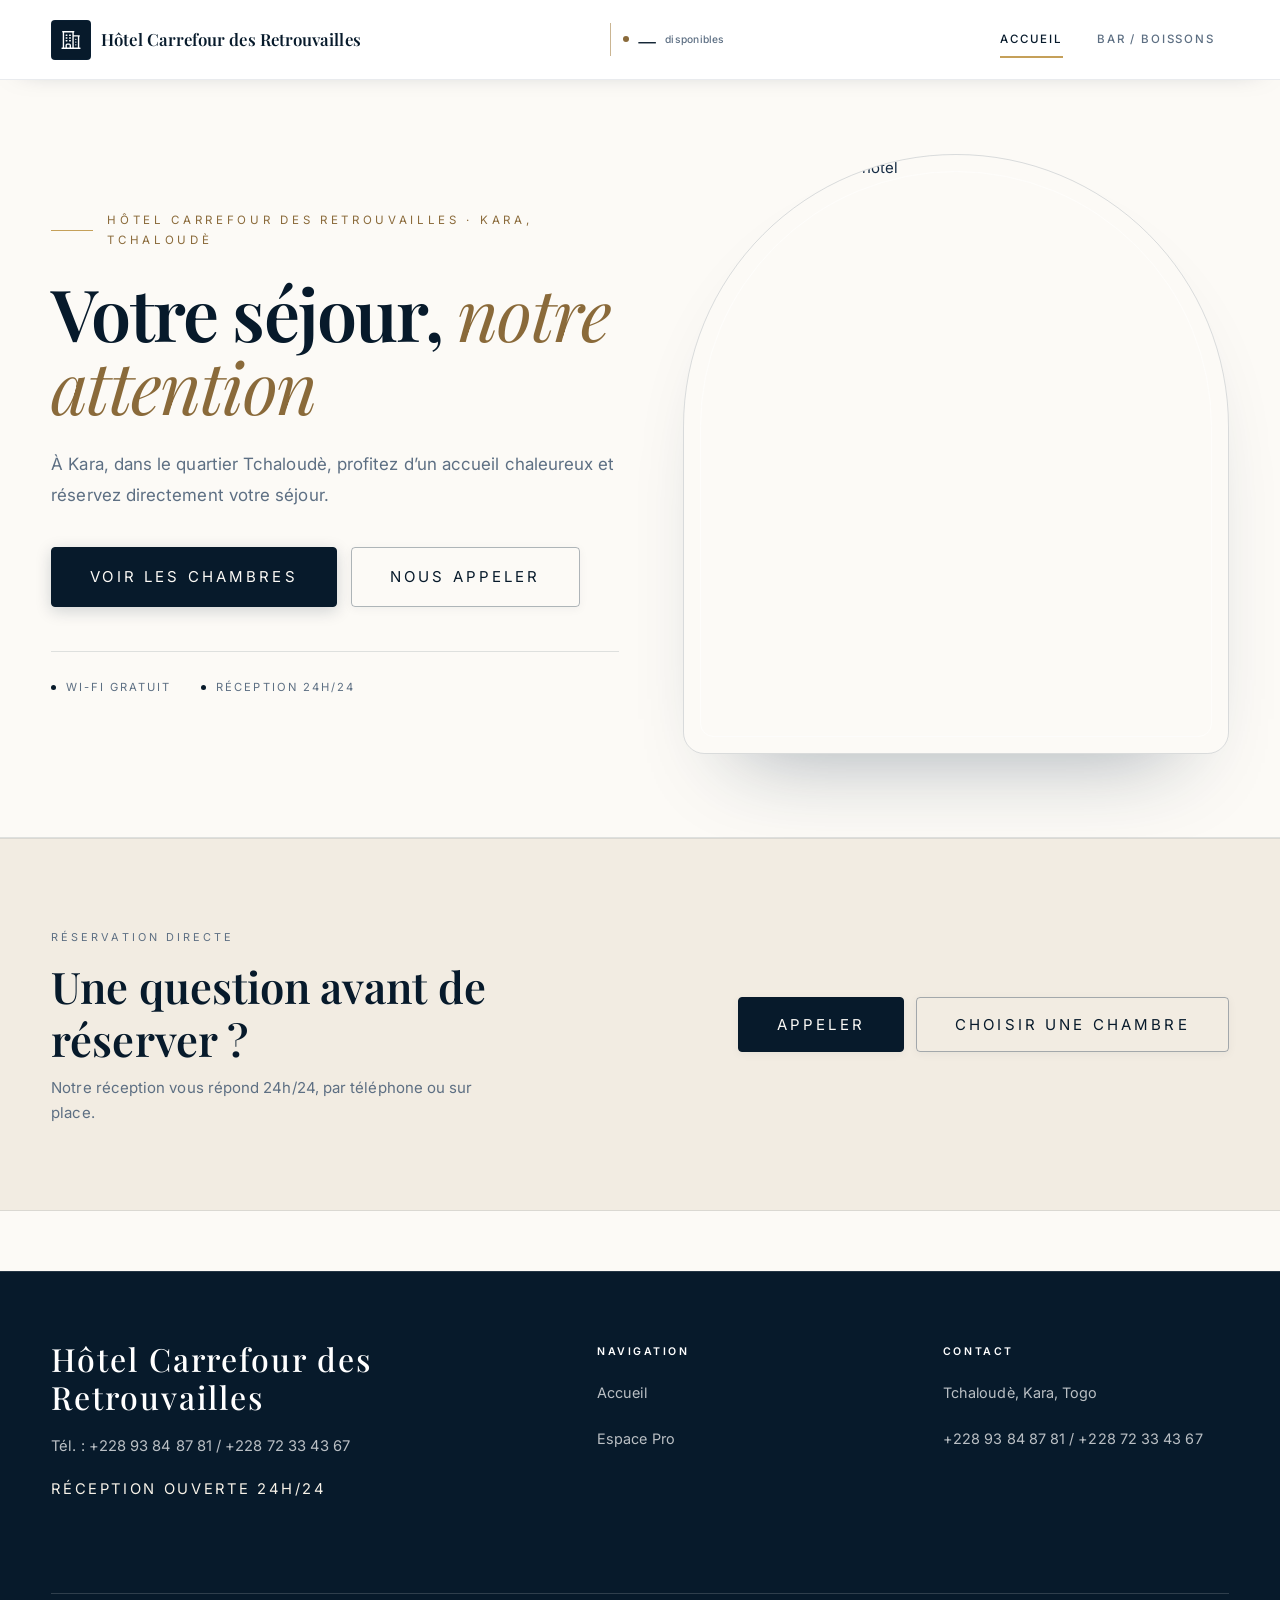
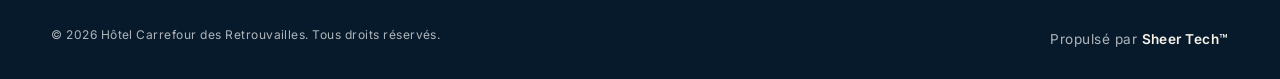
==== commit 137c09f5: "Remove social proof and fix hero design" ====
--- a/index.html
+++ b/index.html
@@ -81,12 +81,7 @@
                 <div class="hero-text">
                     <span class="hero-eyebrow">Hôtel Carrefour des Retrouvailles · Kara, Tchaloudè</span>
                     <h1>Votre séjour, <em>notre attention</em></h1>
-                    <p>À Kara, dans le quartier Tchaloudè, profitez d’un accueil chaleureux et réservez directement votre séjour.</p>
-                    <div class="hero-trust">
-                        <span>⭐ 4.8/5</span>
-                        <span>+500 avis clients</span>
-                        <span>+15 ans d'expérience</span>
-                    </div>
+<p>À Kara, dans le quartier Tchaloudè, profitez d’un accueil chaleureux et réservez directement votre séjour.</p>
                     <div class="hero-buttons">
                         <a href="chambres.html" class="btn btn-primary btn-lg">Voir les chambres</a>
                         <a href="tel:+22893848781" class="btn btn-outline btn-lg">Nous appeler</a>
@@ -96,30 +91,7 @@
                         <span>Réception 24h/24</span>
                     </div>
                 </div>
-            </div>
-            <div class="rooms-showcase">
-                <div class="room-card">
-                    <div class="room-image">
-                        <img src="https://images.unsplash.com/photo-1568034503188-7e0c9ba4e3e1?auto=format&fit=crop&w=500&q=80" alt="Chambre supérieure">
-                    </div>
-                    <div class="room-details">
-                        <h4>Chambre Supérieure</h4>
-                        <p>Climatisation, wifi gratuit, balcon</p>
-                        <p class="price">À partir de 85€ / nuit</p>
-                    </div>
-                </div>
-                <div class="room-card">
-                    <div class="room-image">
-                        <img src="https://images.unsplash.com/photo-1518362211228-10d0e2e8adf2?auto=format&fit=crop&w=500&q=80" alt="Chambre standard">
-                    </div>
-                    <div class="room-details">
-                        <h4>Chambre Standard</h4>
-                        <p>Lit confortable, vue partielle, minibar</p>
-                        <p class="price">À partir de 65€ / nuit</p>
-                    </div>
-                </div>
-            </div>
-            <div class="hero-visual">
+                <div class="hero-visual">
                     <div class="hero-image">
                         <img src="https://images.unsplash.com/photo-1566073771259-6a8506099945?auto=format&fit=crop&w=1000&q=80"
                             alt="Façade et piscine de l'hôtel">
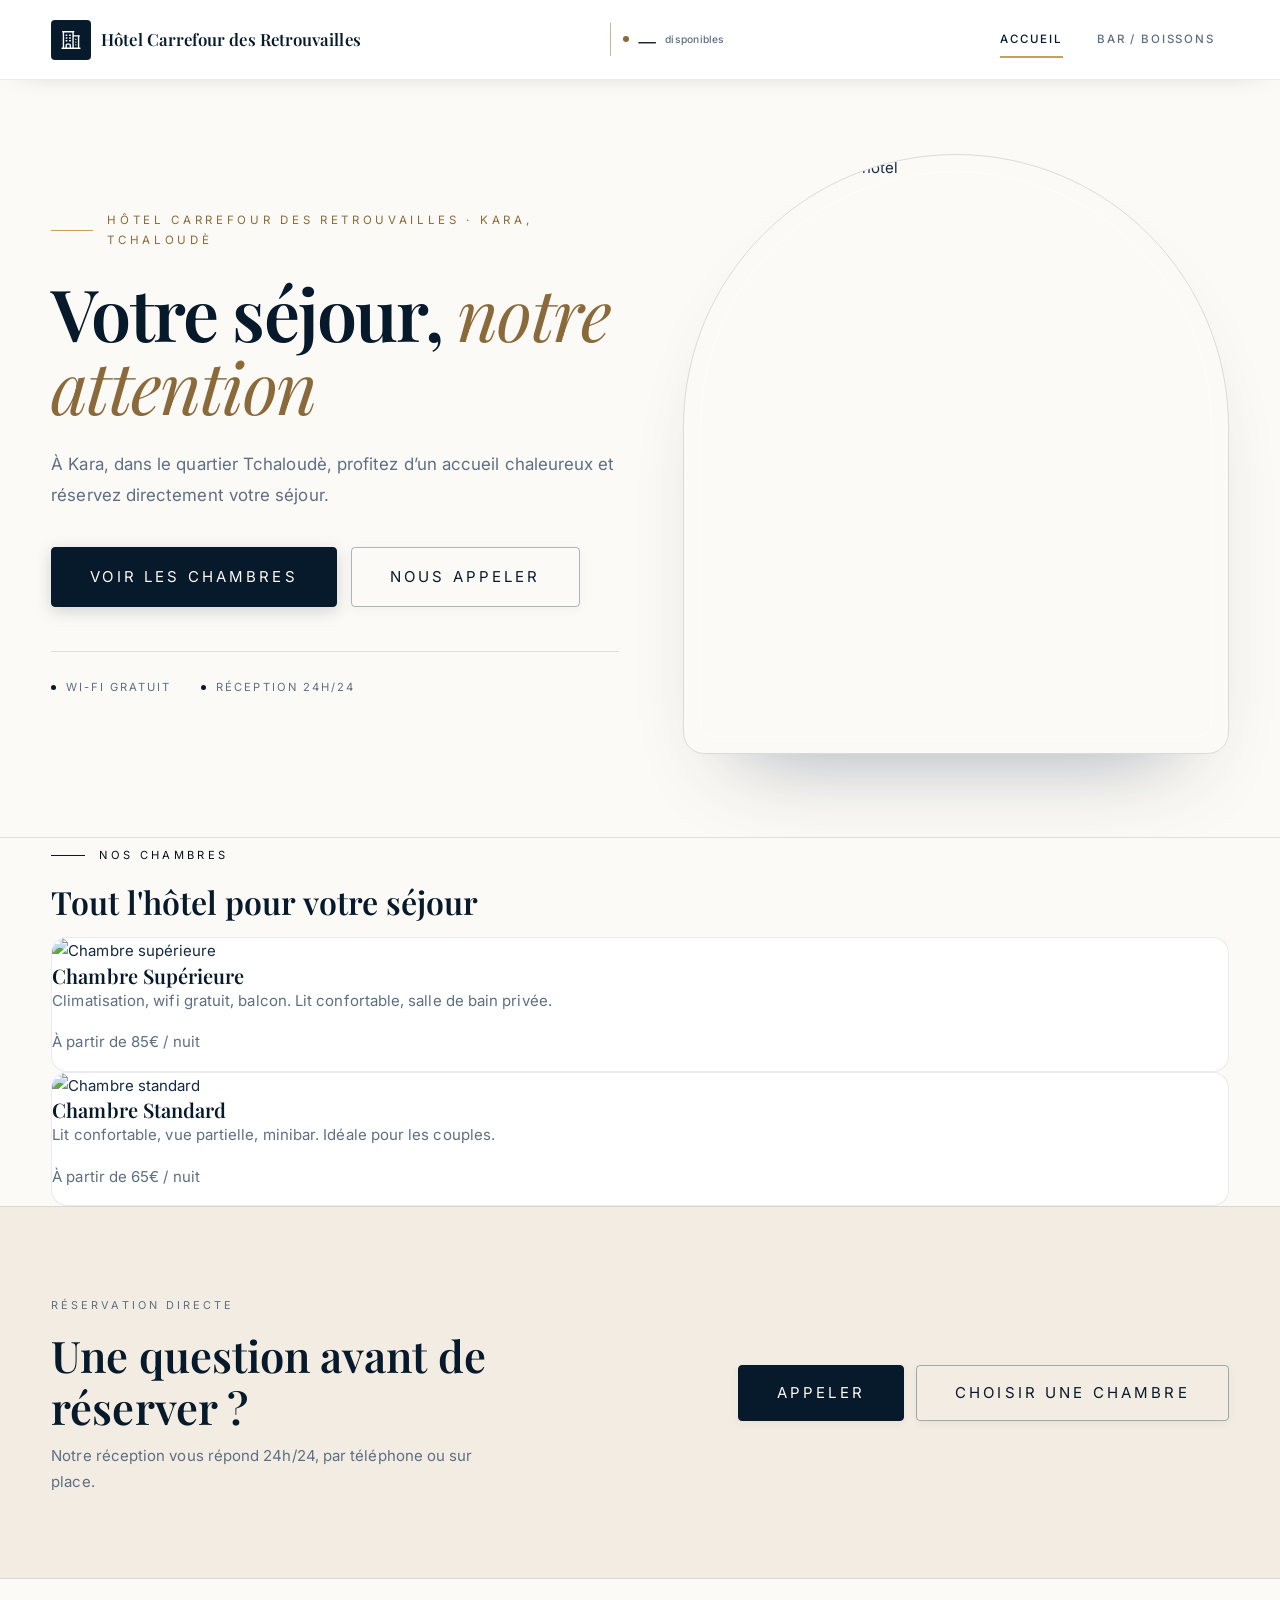
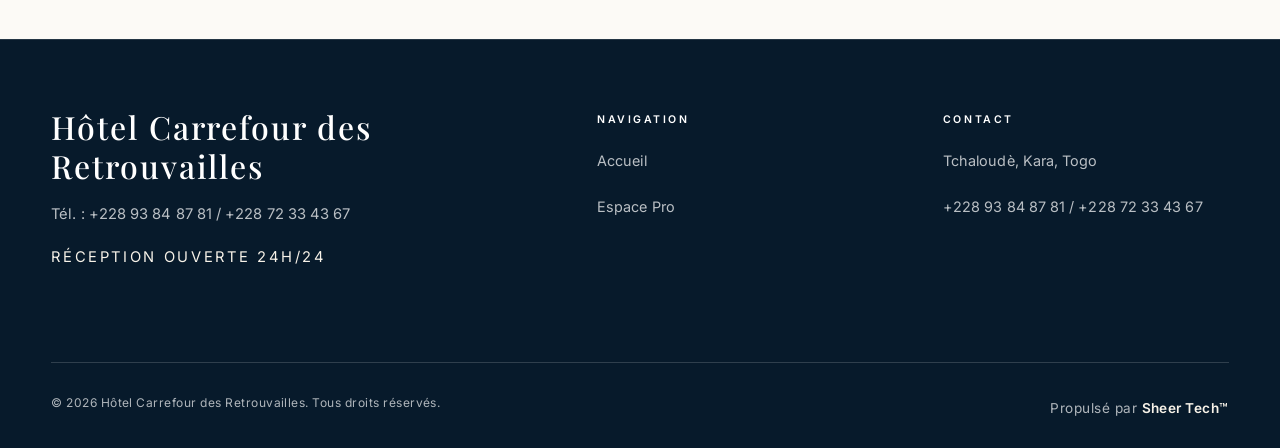
==== commit 8ebfbbcf: "Add rooms showcase to homepage" ====
--- a/index.html
+++ b/index.html
@@ -101,6 +101,38 @@
         </div>
     </section>
 
+    <!-- Chambres Showroom - Contenu transféré depuis chambres.html -->
+    <section class="rooms-showcase">
+        <div class="container">
+            <div class="rooms-showcase__header">
+                <span class="eyebrow">Nos chambres</span>
+                <h2>Tout l'hôtel pour votre séjour</h2>
+            </div>
+            <div class="rooms-showcase__grid">
+                <article class="room-card">
+                    <div class="room-card__image">
+                        <img src="https://images.unsplash.com/photo-1568034503188-7e0c9ba4e3e1?auto=format&fit=crop&w=600&q=80" alt="Chambre supérieure">
+                    </div>
+                    <div class="room-card__body">
+                        <h3>Chambre Supérieure</h3>
+                        <p>Climatisation, wifi gratuit, balcon. Lit confortable, salle de bain privée.</p>
+                        <p class="room-card__price">À partir de 85€ / nuit</p>
+                    </div>
+                </article>
+                <article class="room-card">
+                    <div class="room-card__image">
+                        <img src="https://images.unsplash.com/photo-1518362211228-10d0e2e8adf2?auto=format&fit=crop&w=600&q=80" alt="Chambre standard">
+                    </div>
+                    <div class="room-card__body">
+                        <h3>Chambre Standard</h3>
+                        <p>Lit confortable, vue partielle, minibar. Idéale pour les couples.</p>
+                        <p class="room-card__price">À partir de 65€ / nuit</p>
+                    </div>
+                </article>
+            </div>
+        </div>
+    </section>
+
     <!-- CTA Section -->
     <section class="cta-band">
         <div class="container cta-band-inner">
